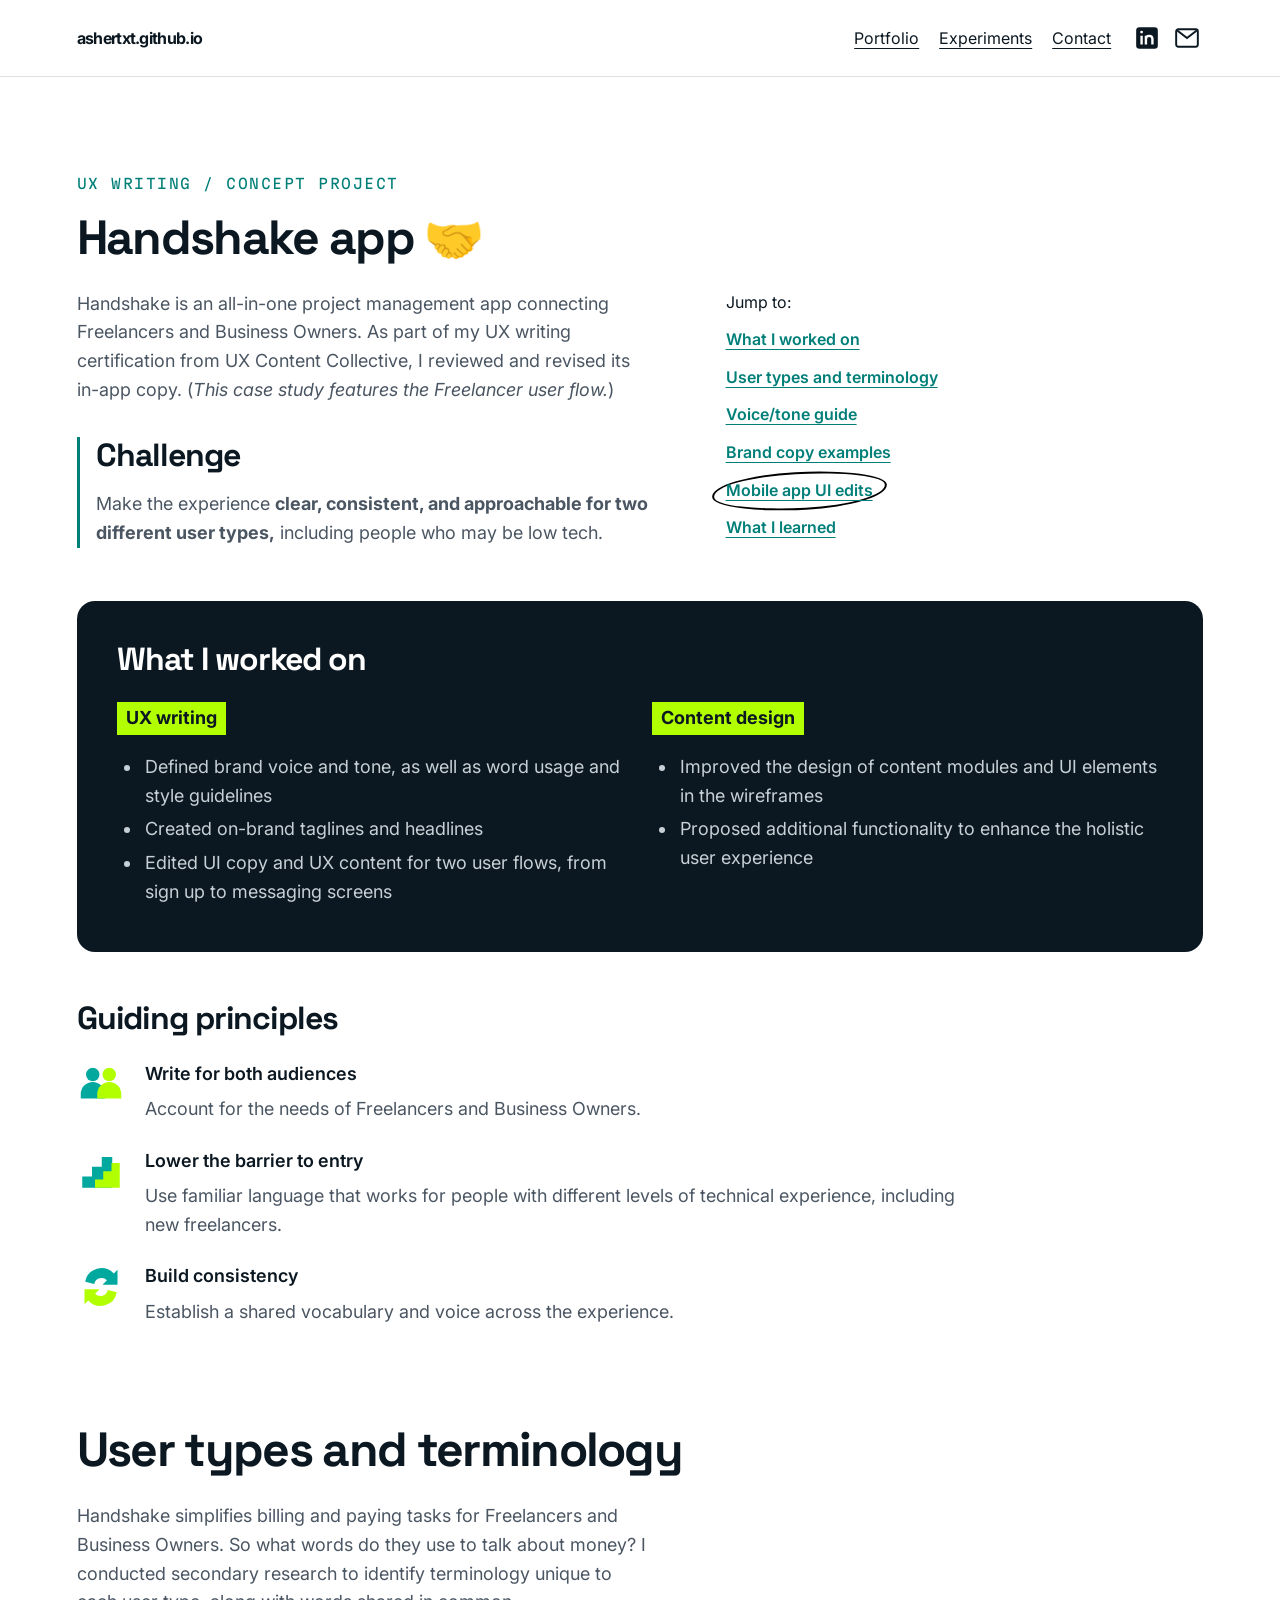
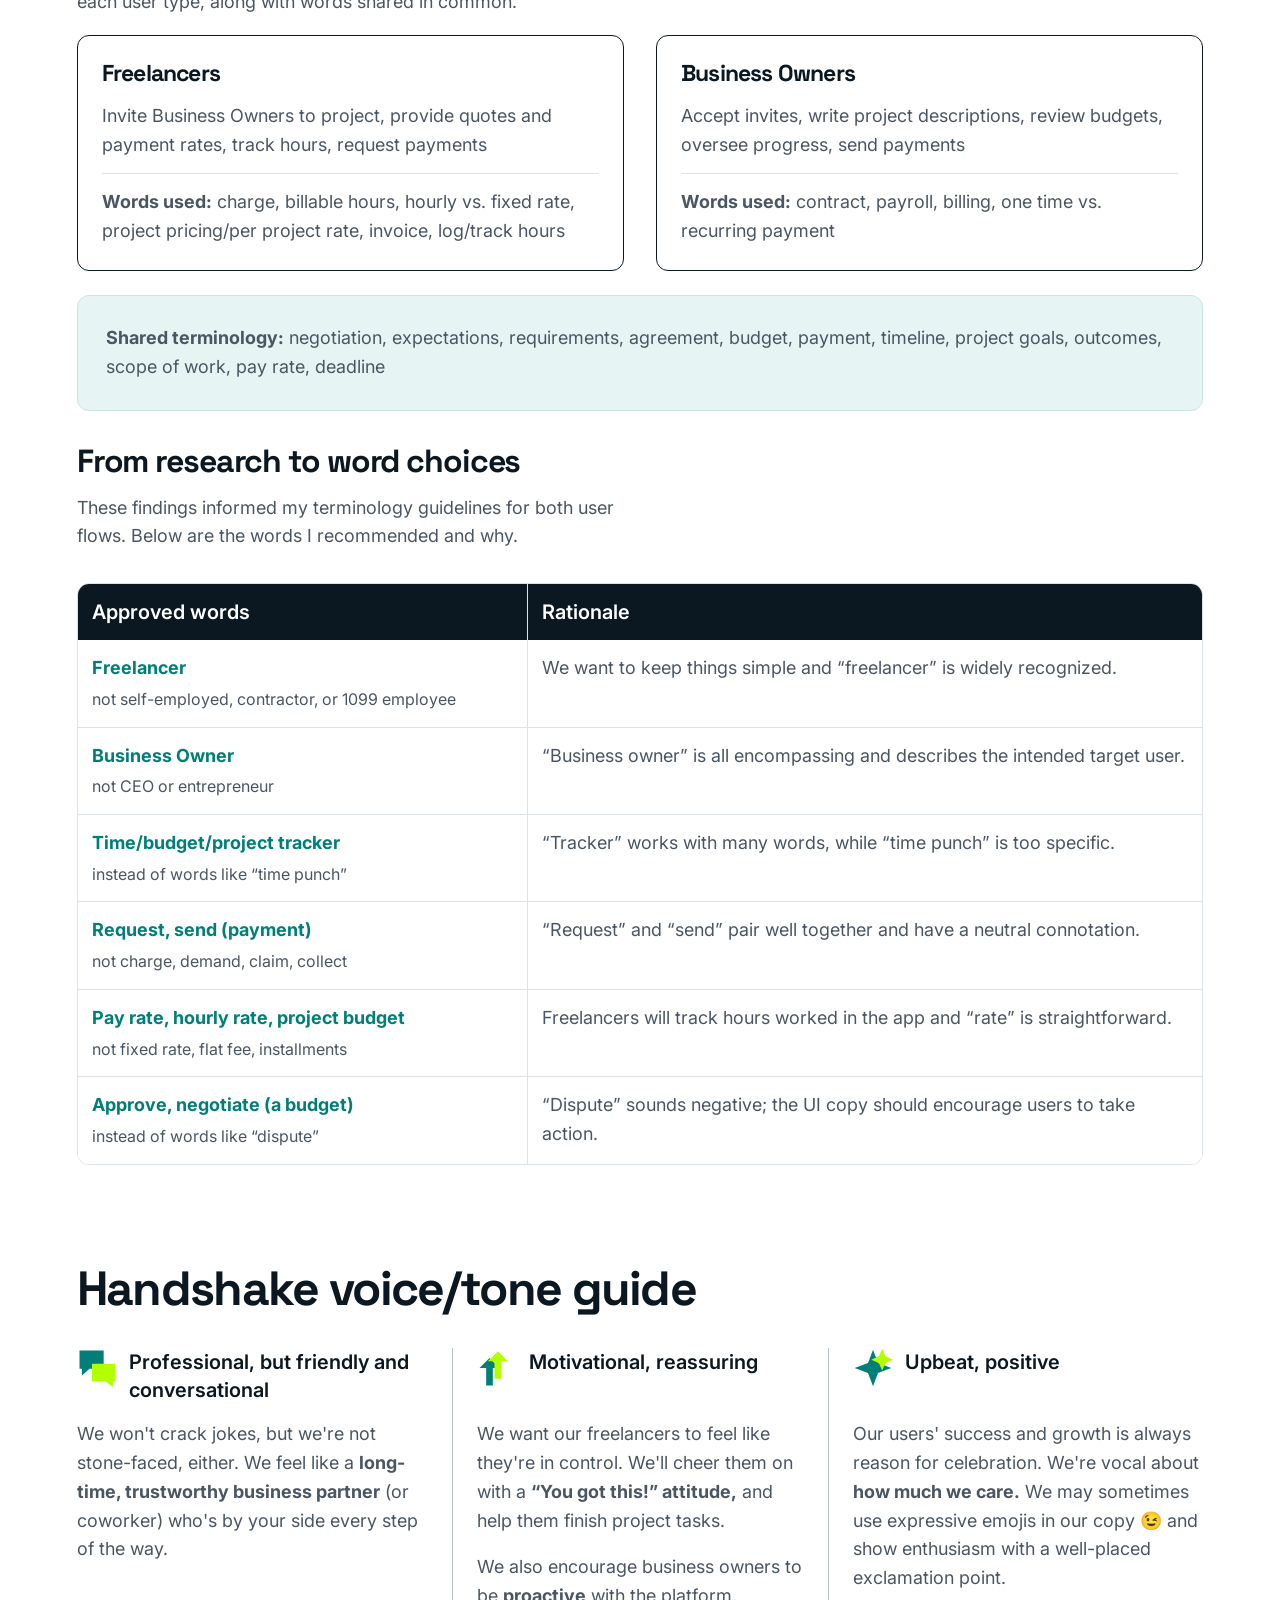
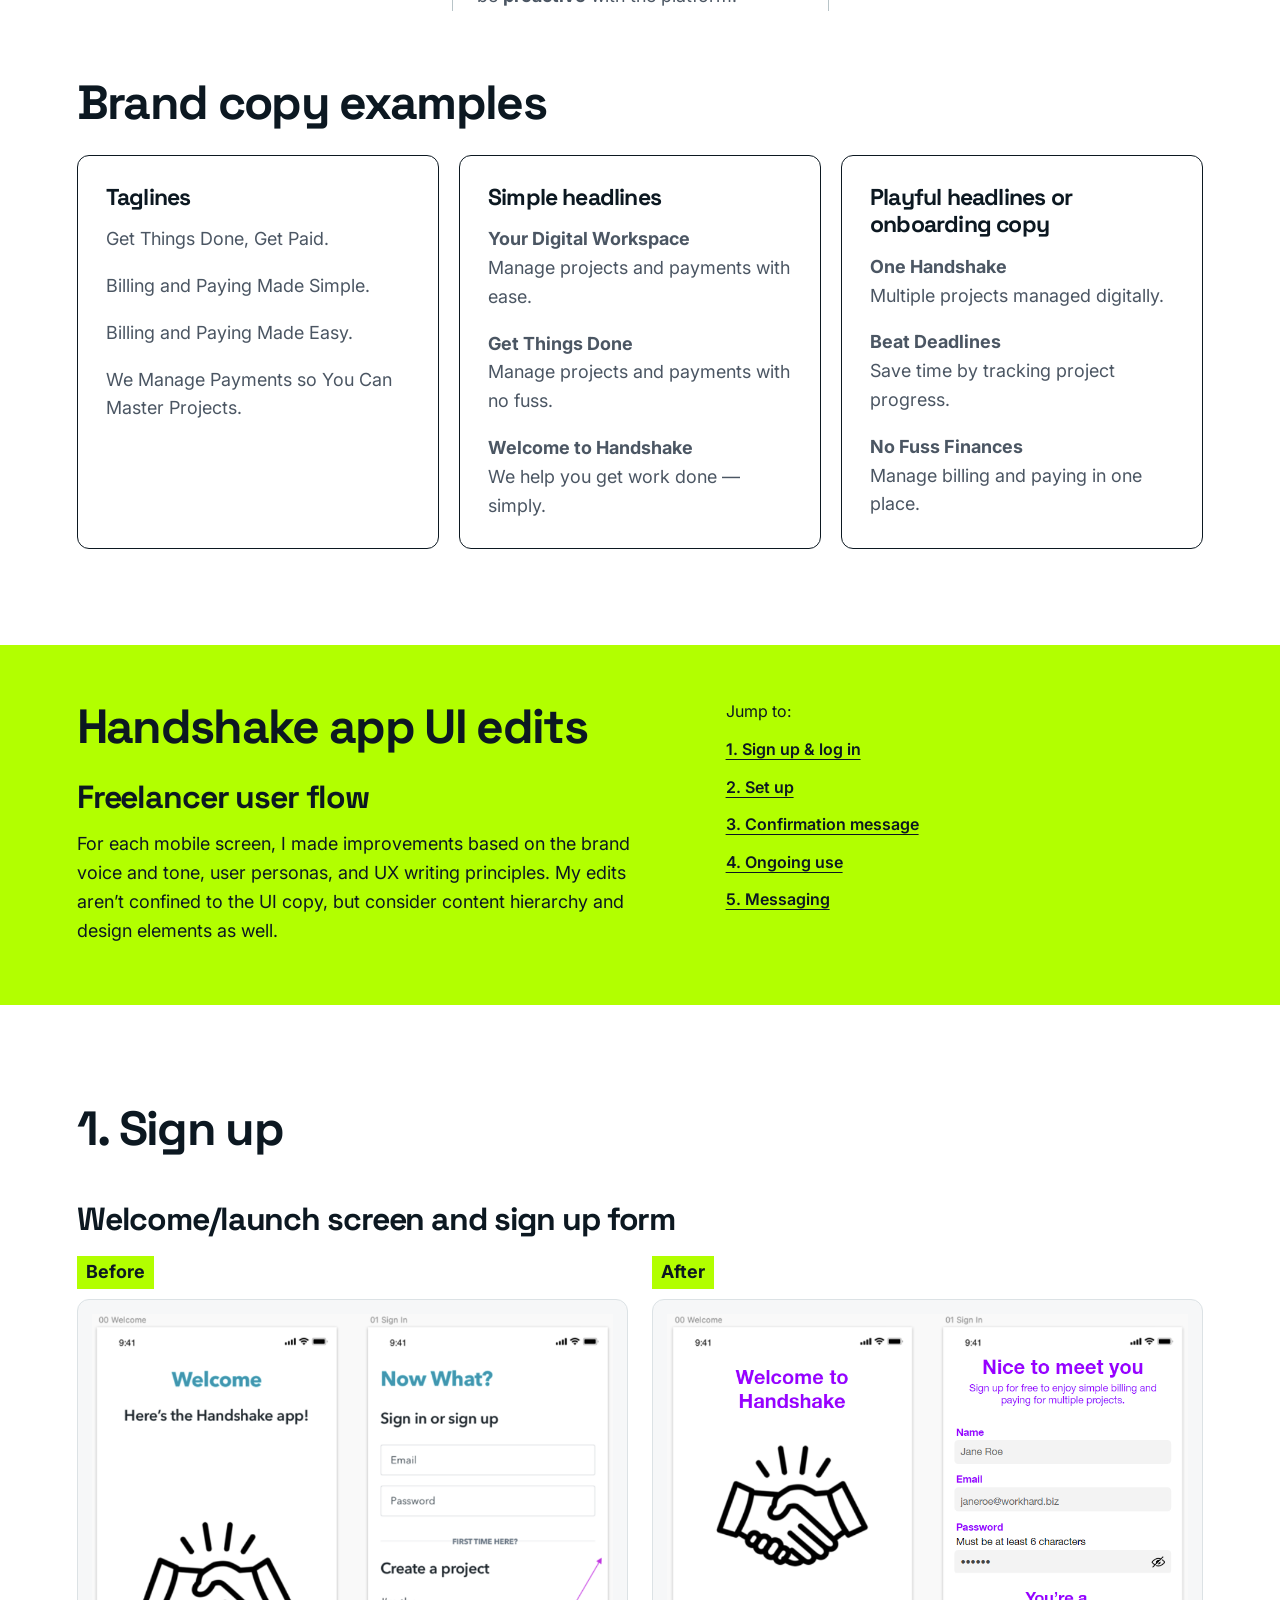
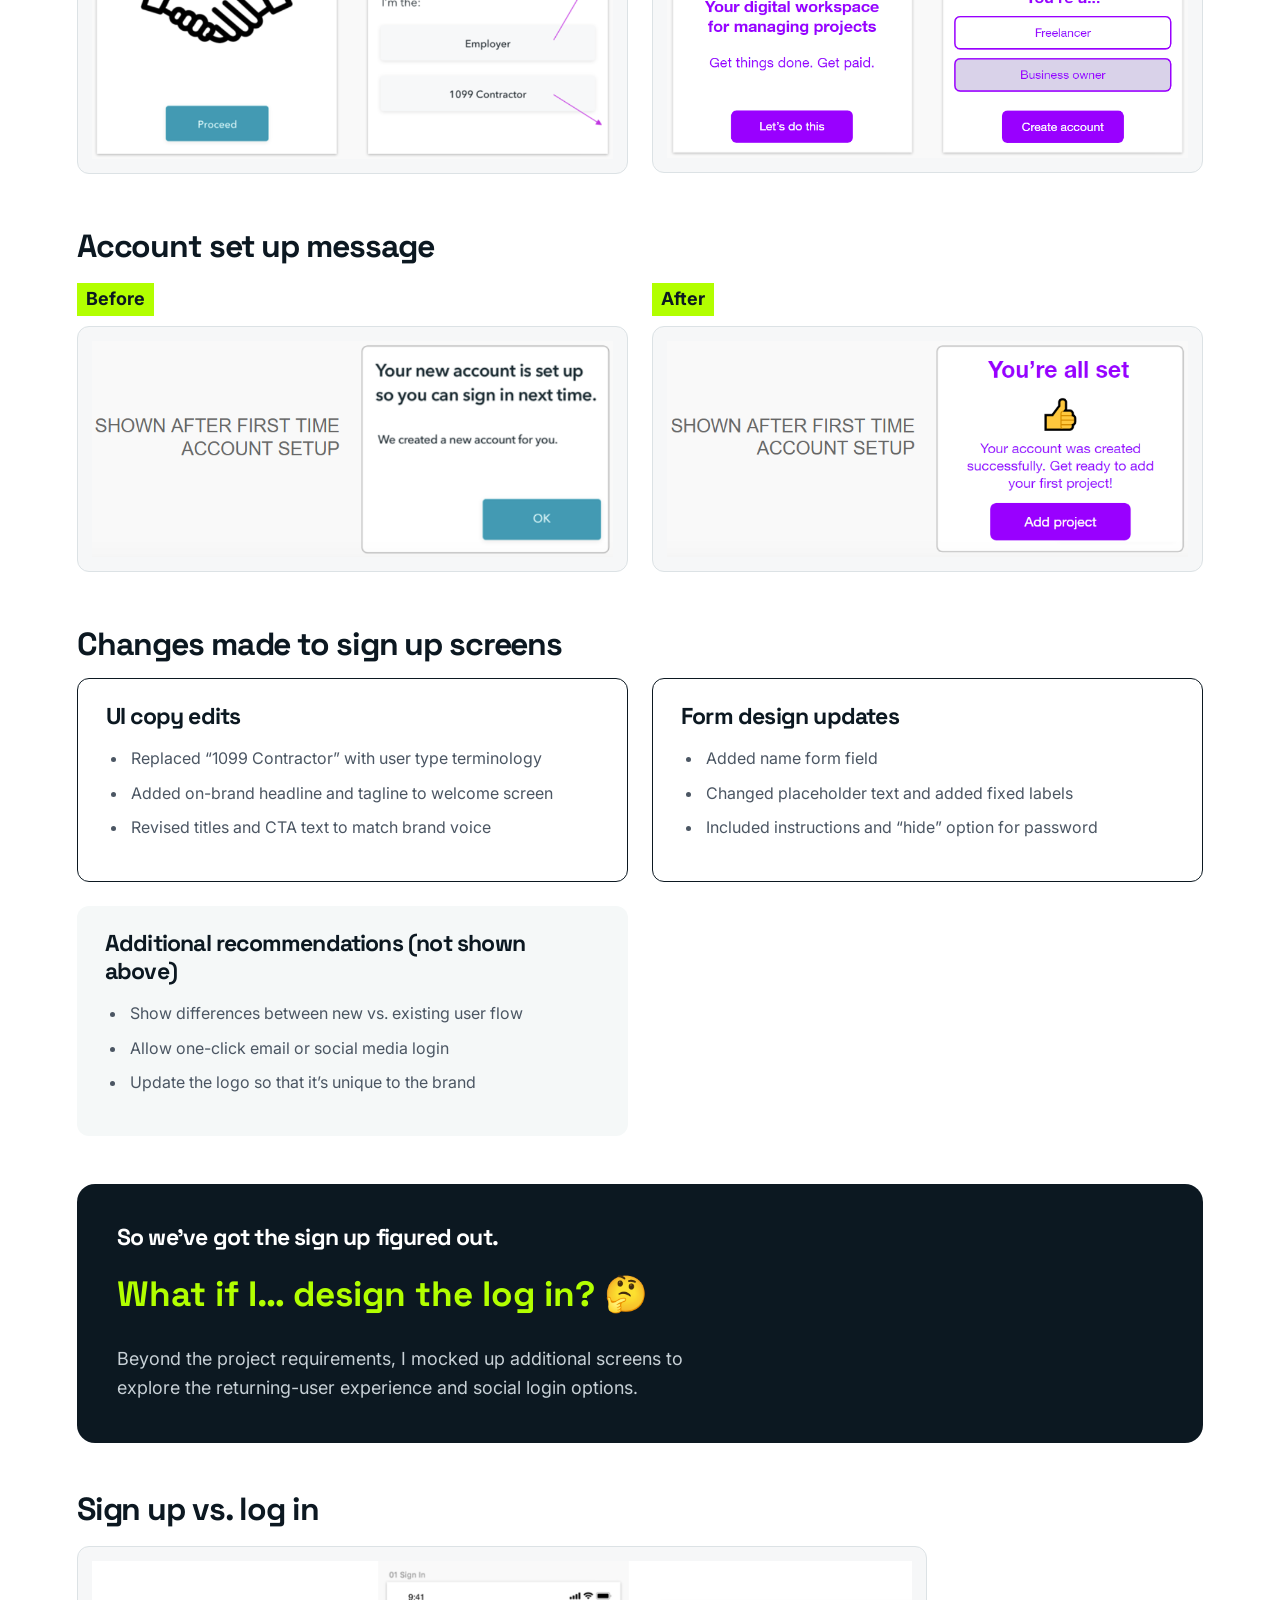
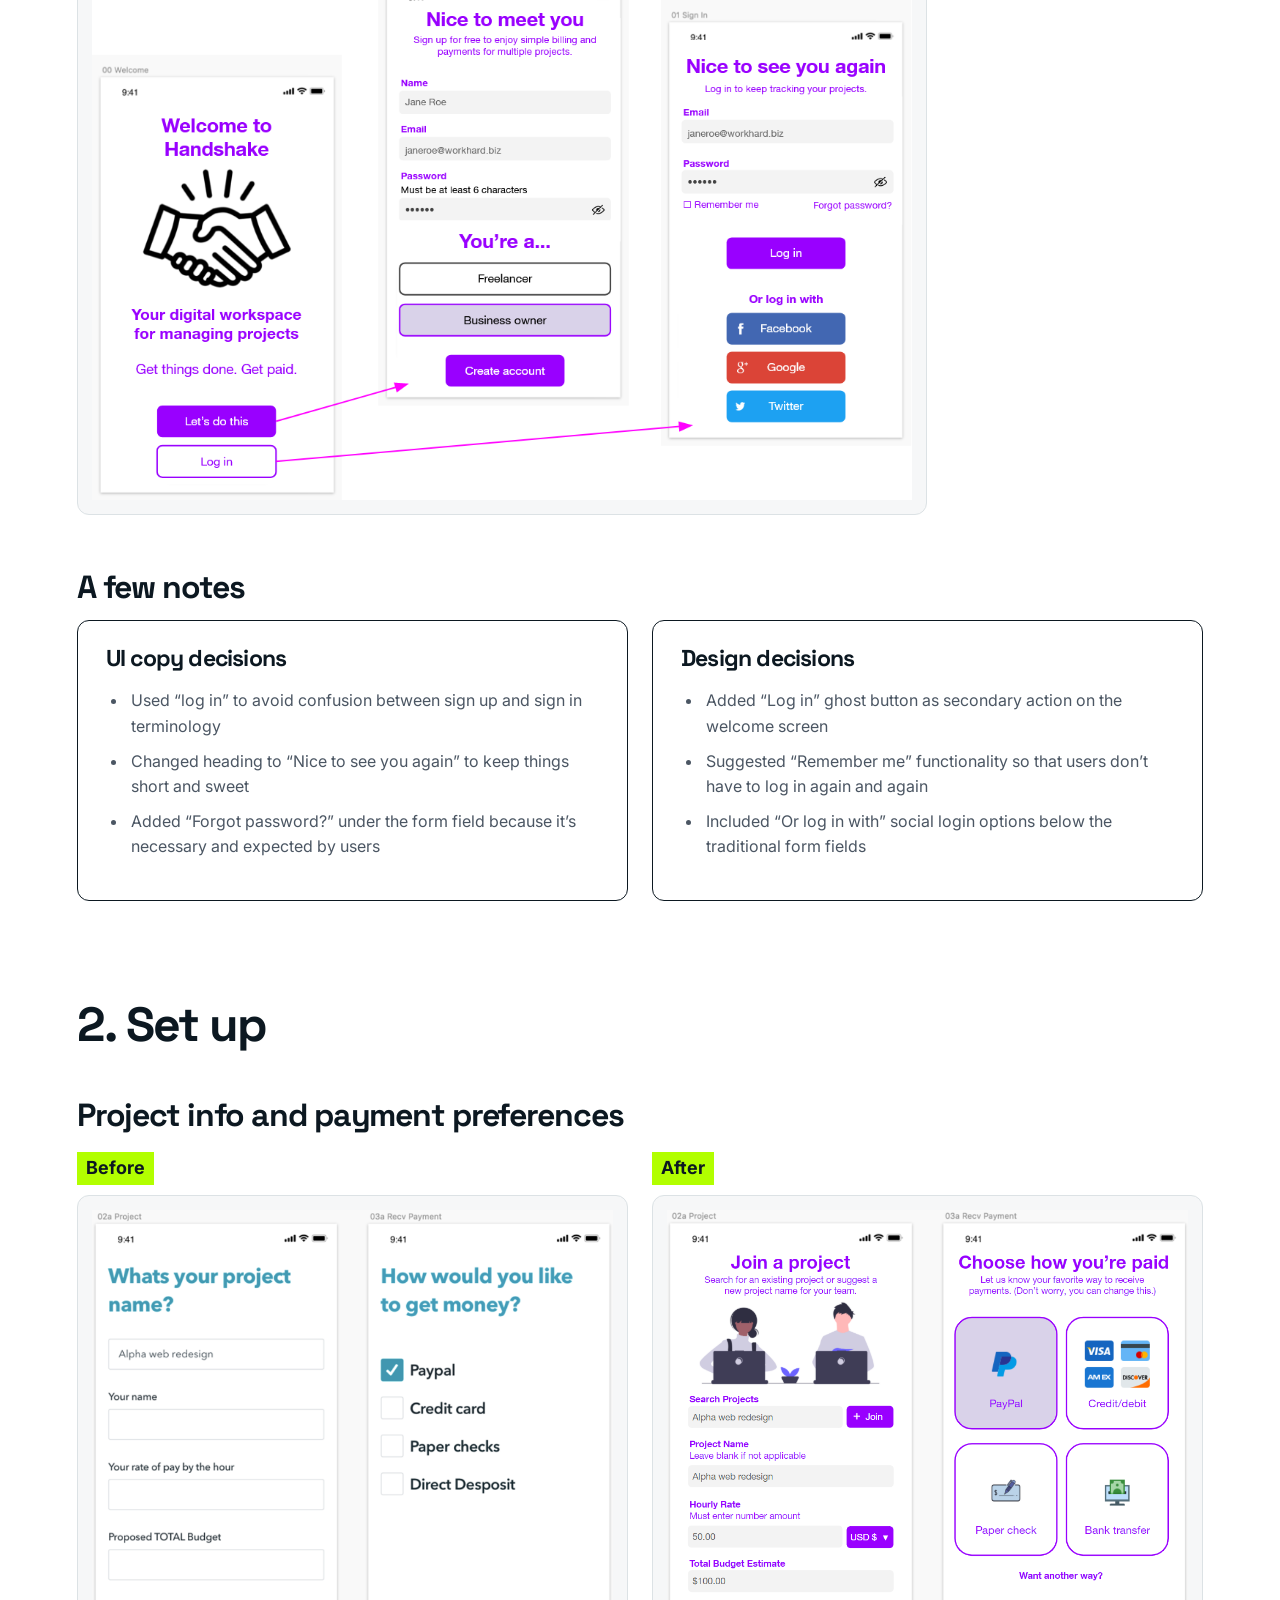
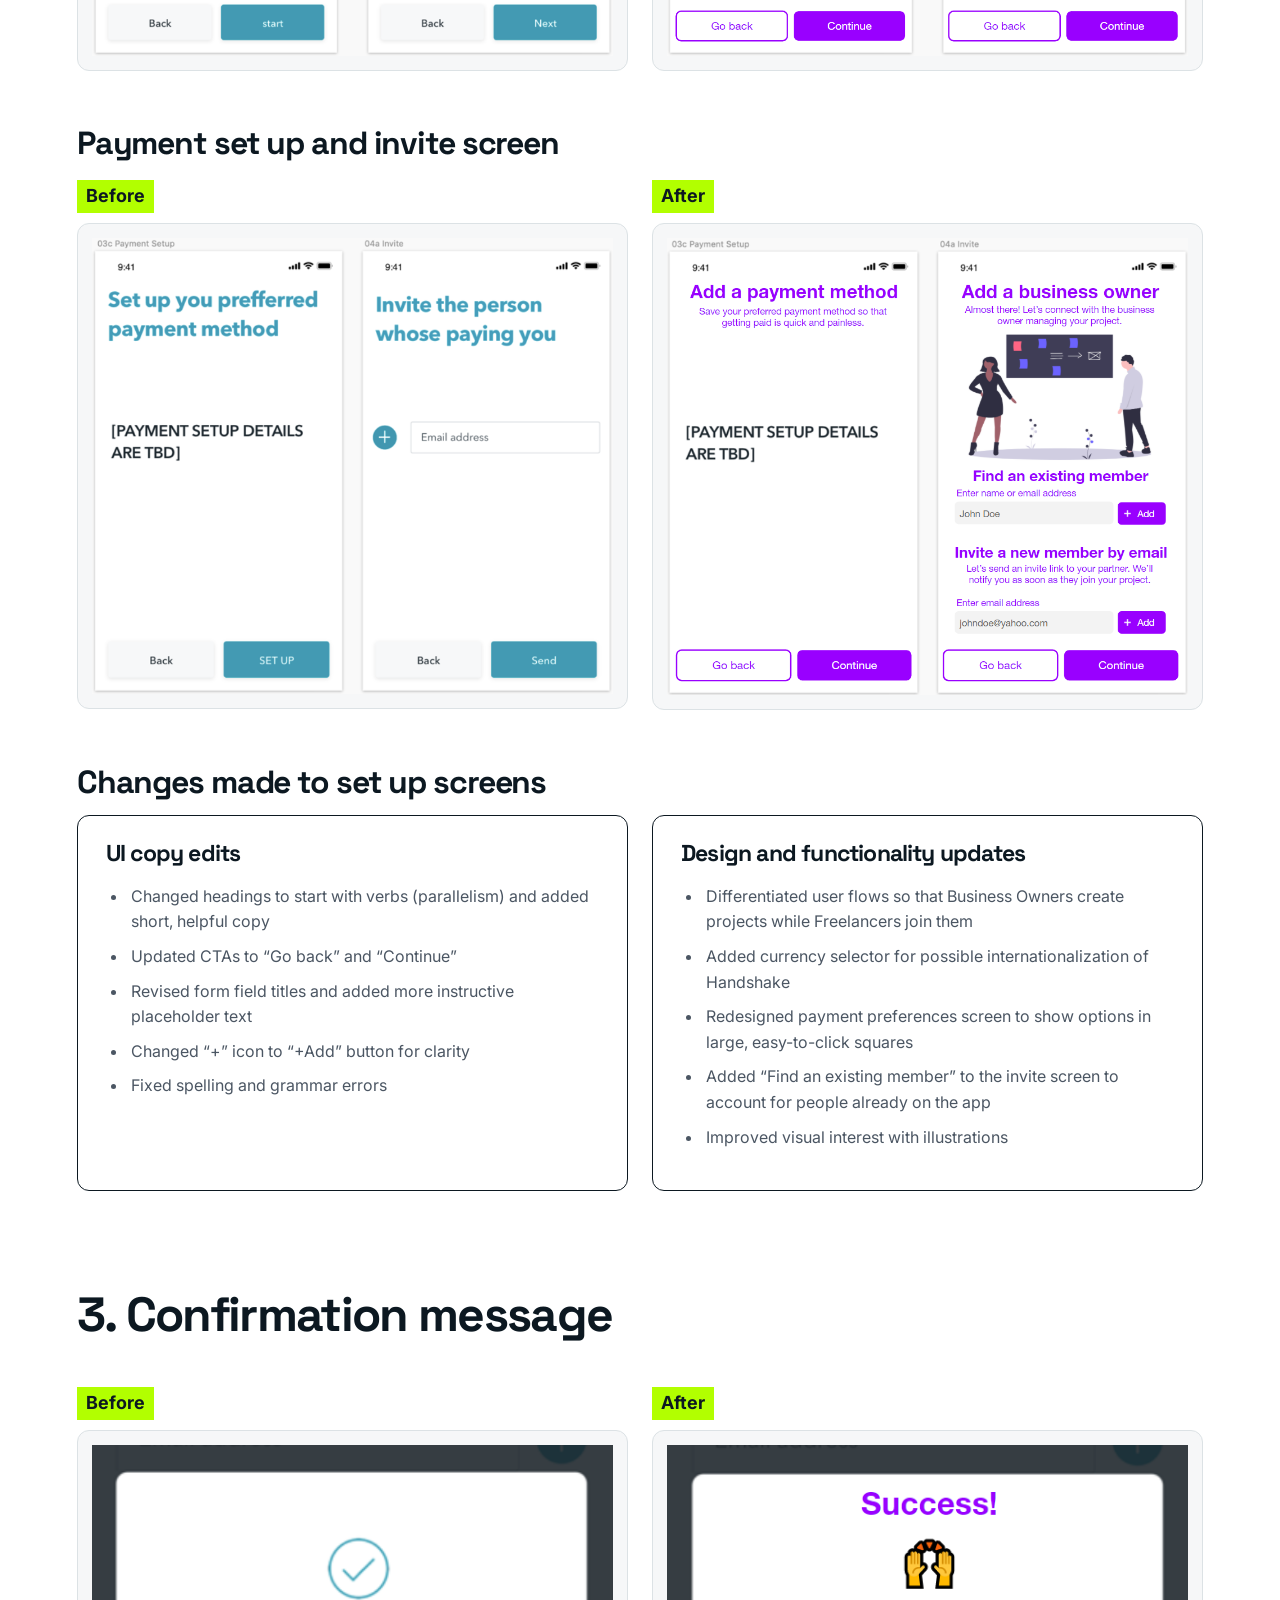
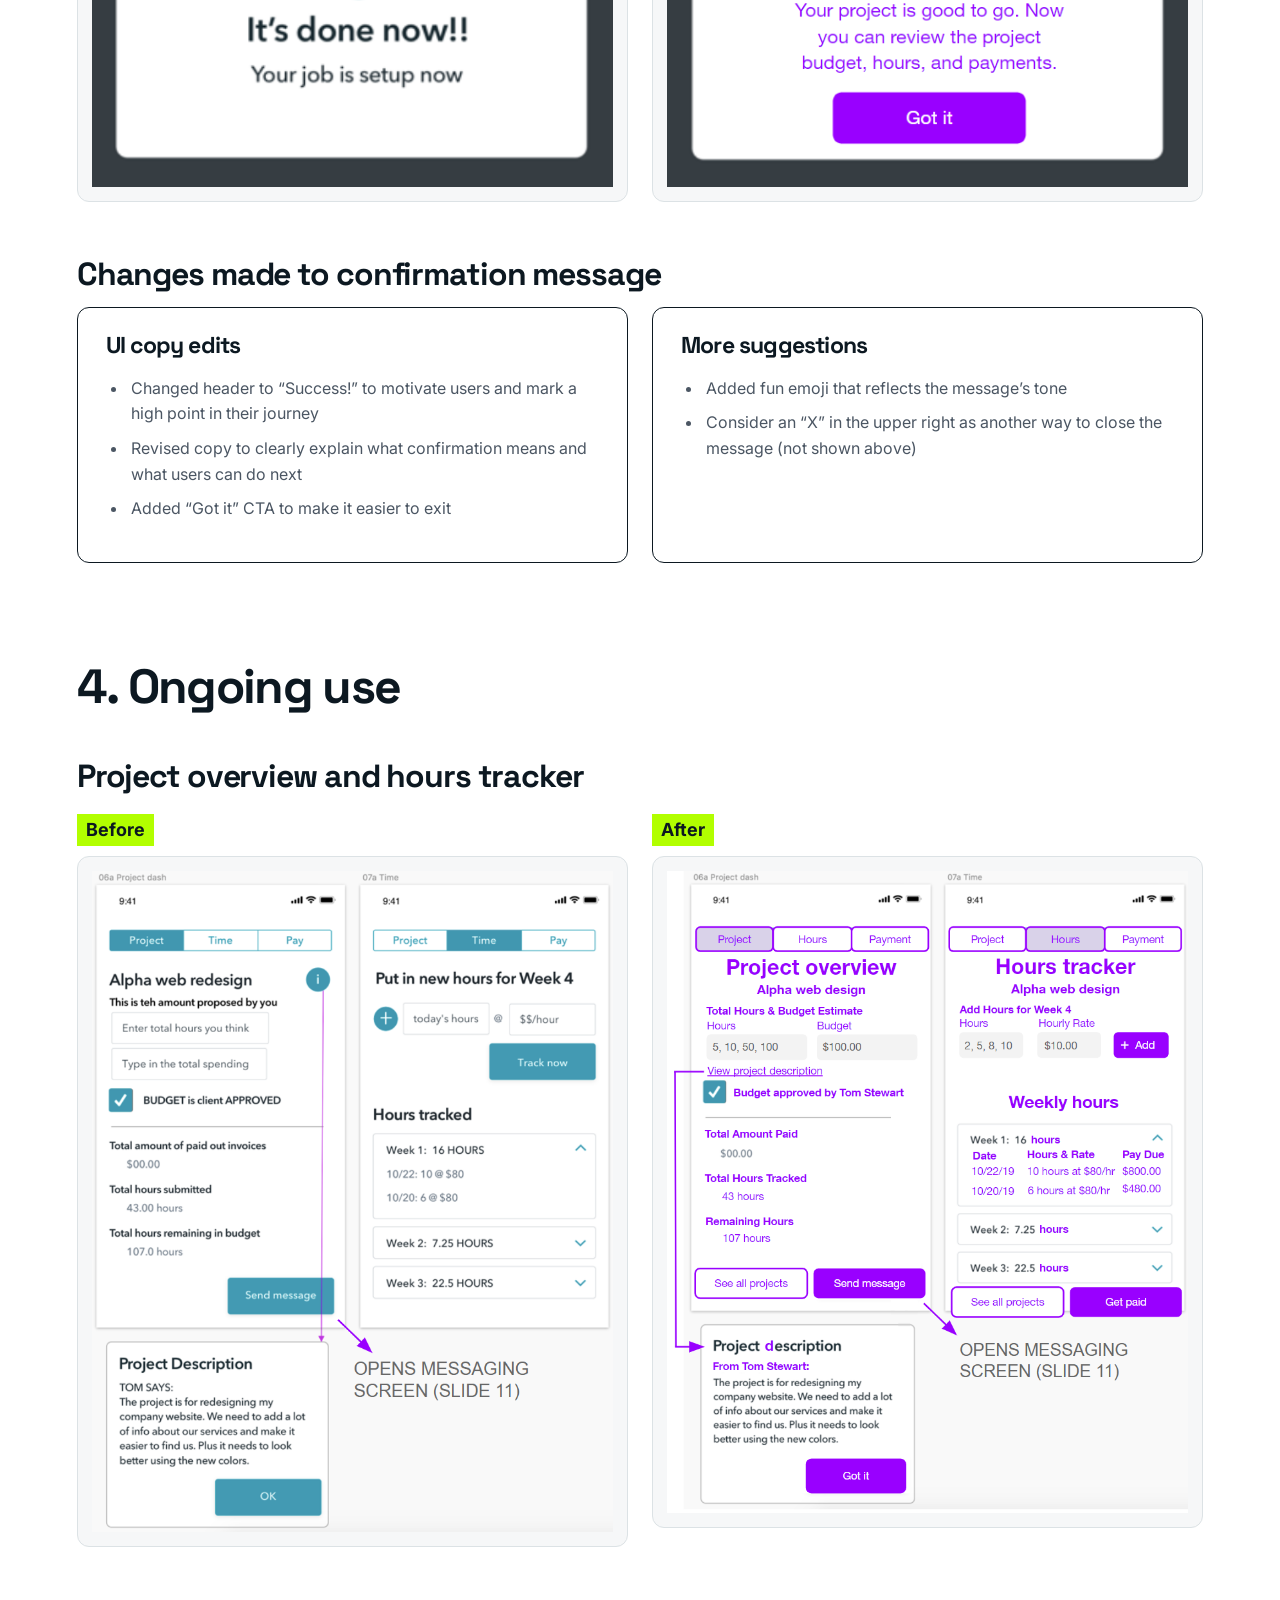
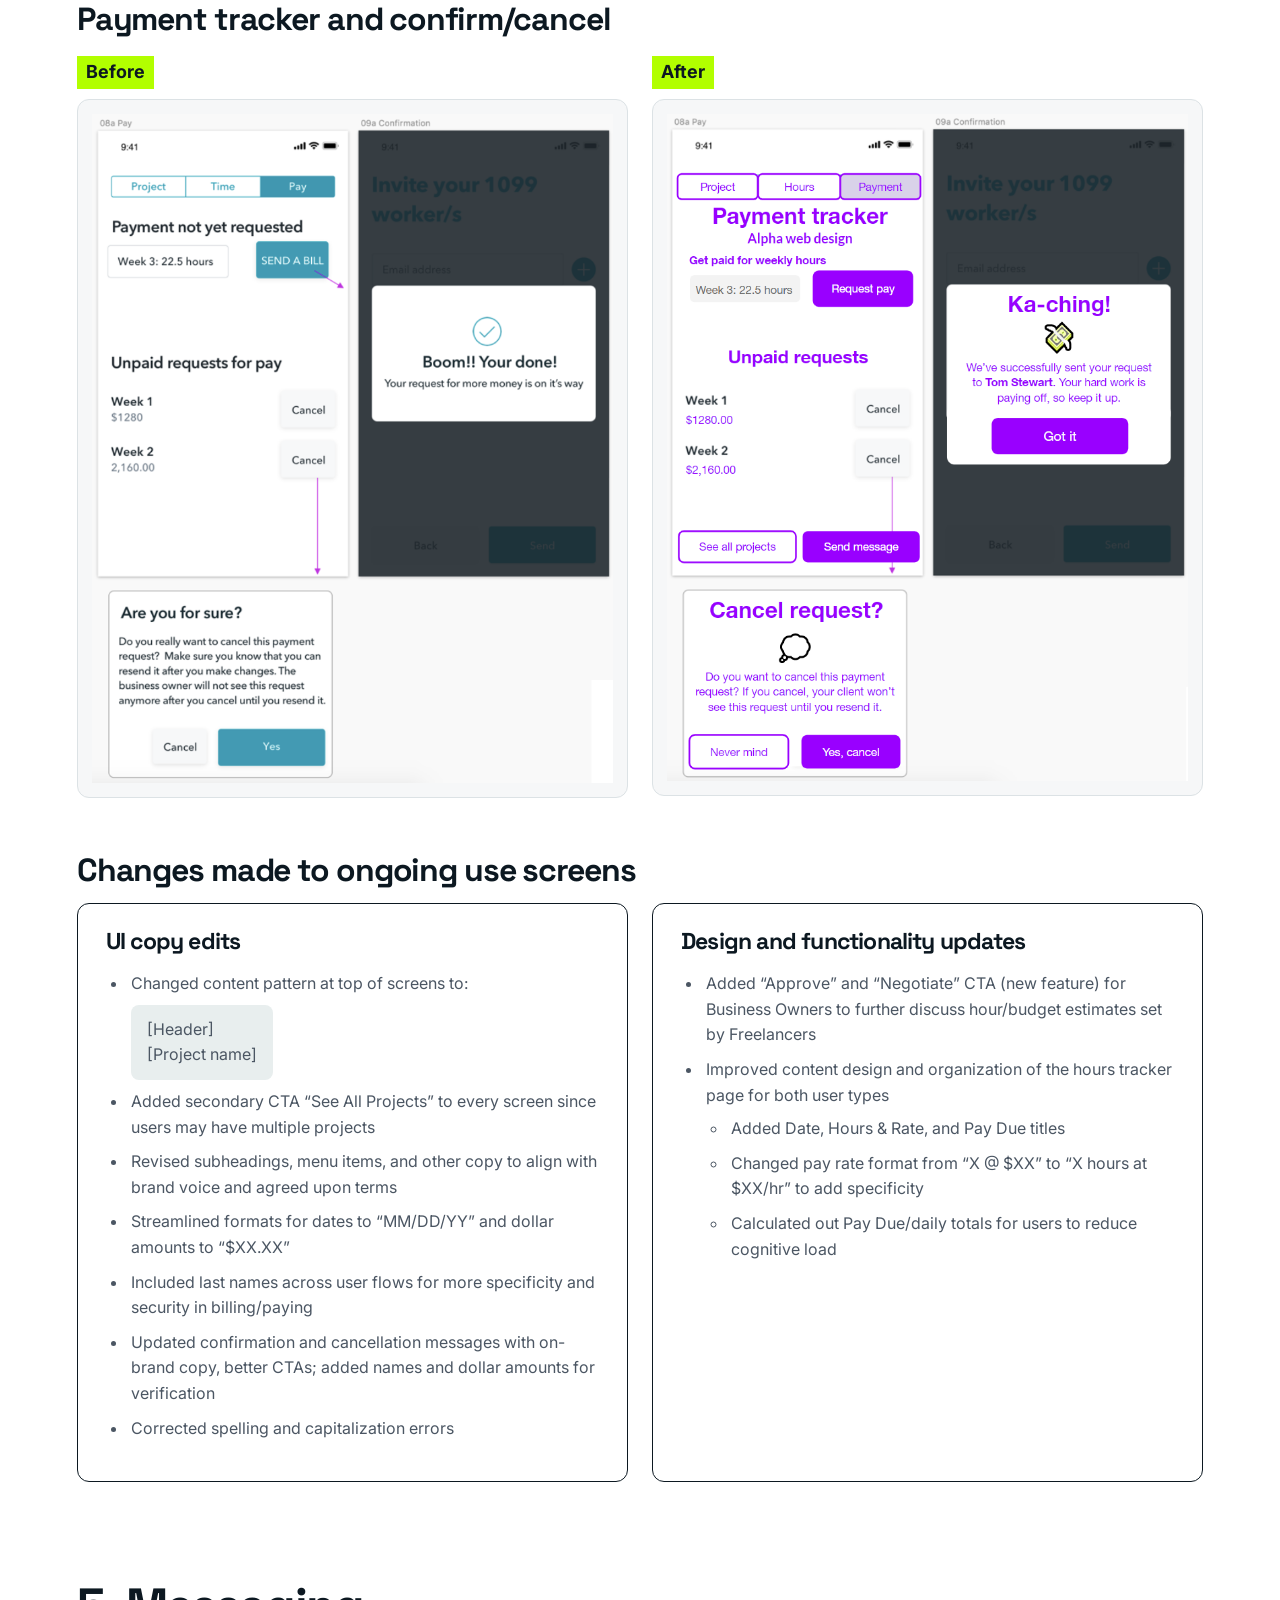
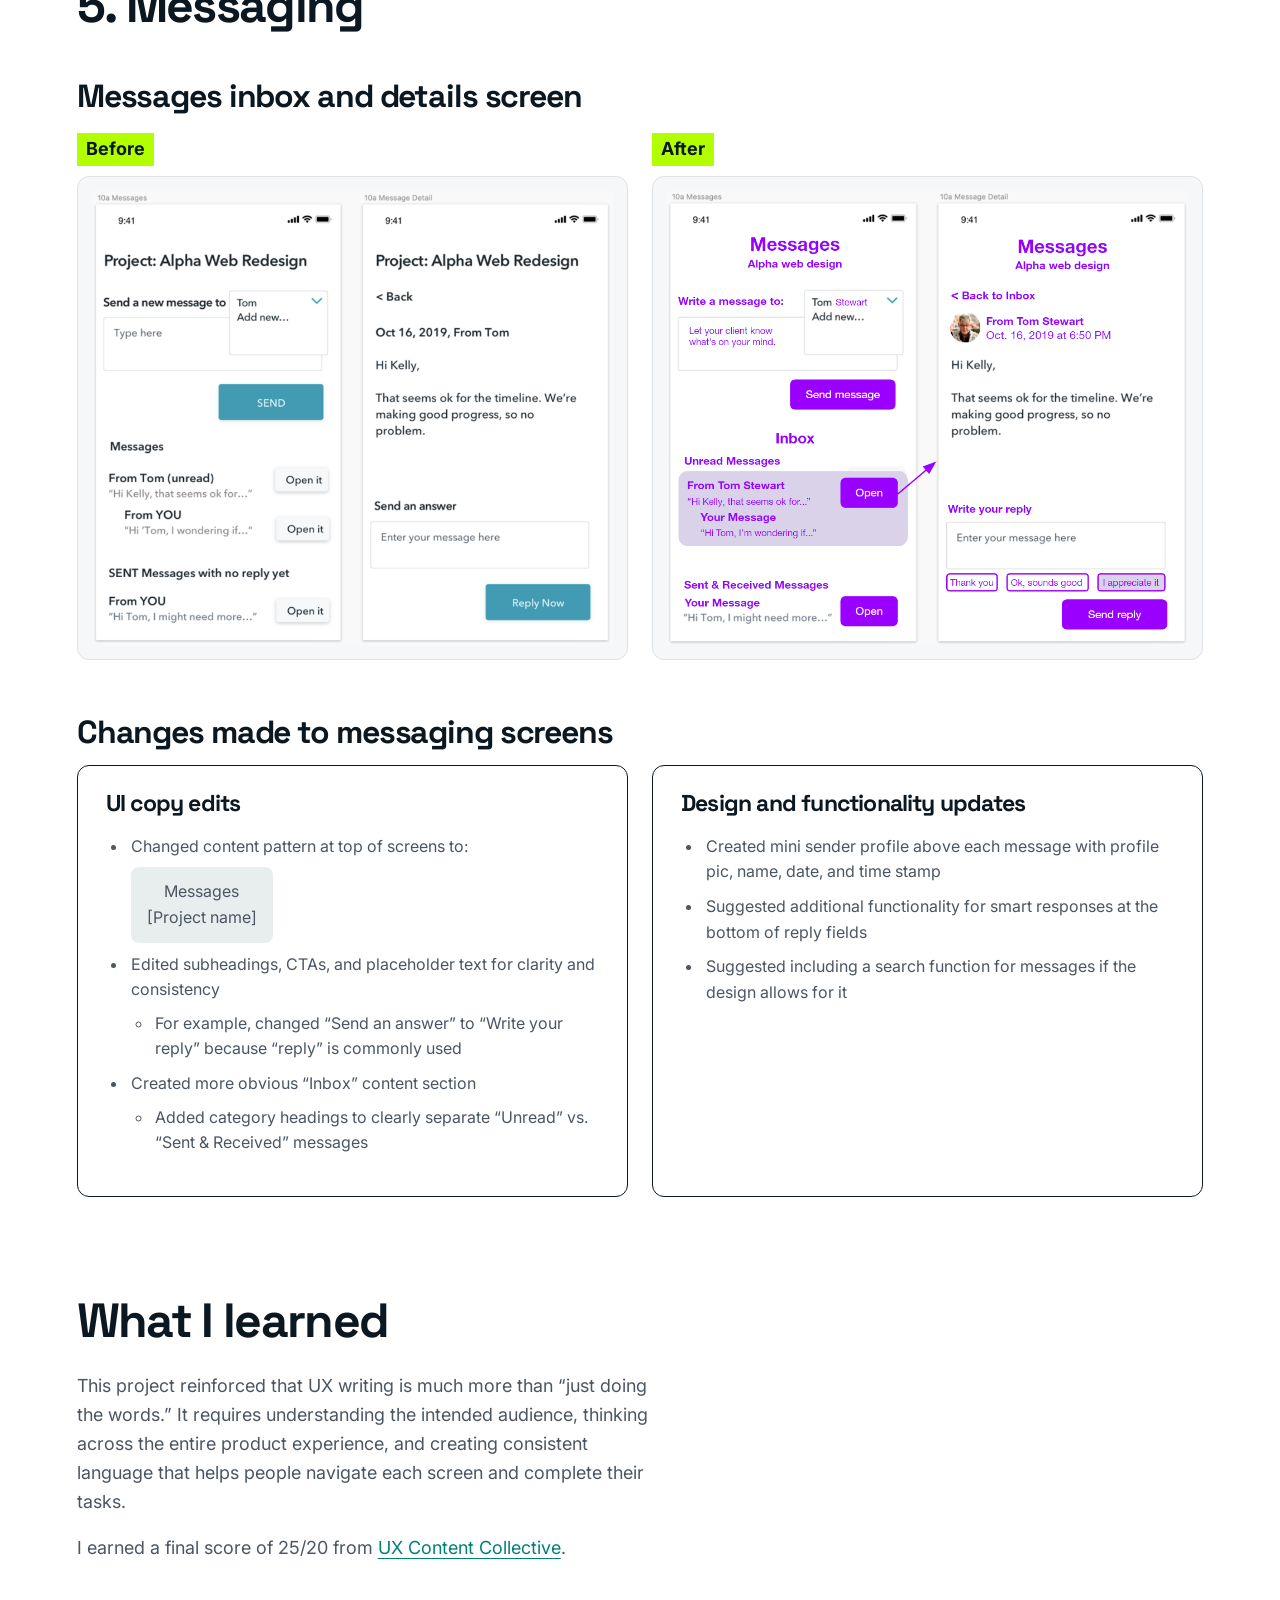
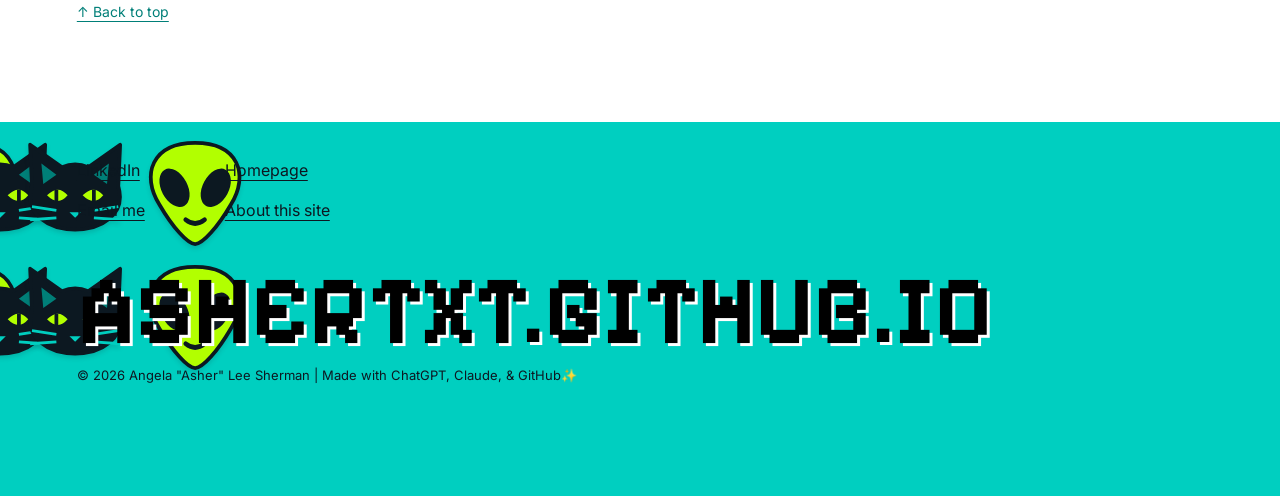
==== handshake/index.html @ 52fc68b7 "Add files via upload" ====
<!DOCTYPE html>

<html lang="en"><head><meta charset="utf-8"/><meta content="width=device-width, initial-scale=1" name="viewport"/><meta content="Handshake app UX writing certificate case study: content strategy, voice and tone, and before-and-after mobile app screens." name="description"/><title>Handshake app — UX writing case study | ashertxt</title><link href="https://fonts.googleapis.com" rel="preconnect"/><link crossorigin="" href="https://fonts.gstatic.com" rel="preconnect"/><link href="https://fonts.googleapis.com/css2?family=Pixelify+Sans:wght@600;700&amp;family=Inter:wght@400;500;600;700&amp;family=Martian+Mono:wght@400&amp;family=Space+Grotesk:wght@400;500;600;700&amp;display=swap" rel="stylesheet"/><link href="assets/case-study.css" rel="stylesheet"/><link href="assets/shared-shell.css" rel="stylesheet"/></head><body><div id="asher-home"><a class="skip-link" href="#main-content">Skip to content</a><header><a class="brand" href="https://ashertxt.github.io/">ashertxt.github.io</a><nav aria-label="Main navigation"><a href="https://ashertxt.github.io/#portfolio">Portfolio</a><a href="https://ashertxt.github.io/#experiments">Experiments</a><a href="https://ashertxt.github.io/#contact">Contact</a><span class="nav-icons"><a aria-label="LinkedIn" class="nav-linkedin" href="https://www.linkedin.com/in/asher27" rel="noopener noreferrer" target="_blank"><svg aria-hidden="true" viewBox="0 0 24 24"><rect fill="currentColor" height="20" rx="3" width="20" x="2" y="2"></rect><path d="M7 10V18M11 18V10M11 13C11 9 17 9 17 13V18" fill="none" stroke="white" stroke-width="2.2"></path><circle cx="7" cy="6.5" fill="white" r="1.3"></circle></svg></a><a aria-label="Email Asher" class="nav-linkedin nav-email" href="mailto:asherdoeswork@gmail.com"><svg aria-hidden="true" fill="none" stroke="currentColor" stroke-width="1.8" viewBox="0 0 24 24"><rect fill="white" height="16" rx="2" width="20" x="2" y="4"></rect><path d="M3 5L12 12L21 5"></path></svg></a></span></nav></header><main class="case-study" id="main-content" tabindex="-1"><div id="case-study"><section class="hero"><div class="wrap"><div class="eyebrow">UX writing / Concept project</div><h1>Handshake app<span aria-hidden="true"> 🤝</span></h1><div class="hero-overview-layout"><div class="hero-overview-copy"><p>Handshake is an all-in-one project management app connecting Freelancers and Business Owners. As part of my UX writing certification from UX Content Collective, I reviewed and revised its in-app copy. (<em>This case study features the Freelancer user flow.</em>)</p><div class="problem-accent"><h2 class="hero-problem">Challenge</h2><p>Make the experience <strong>clear, consistent, and approachable for two different user types,</strong> including people who may be low tech.</p></div></div><nav aria-label="Case study sections" class="jump hero-toc"><span class="jump-label">Jump to:</span><ul><li><a href="#tasks">What I worked on</a></li><li><a href="#terminology">User types and terminology</a></li><li><a href="#voice">Voice/tone guide</a></li><li><a href="#brand-copy">Brand copy examples</a></li><li><a class="marker-link" href="#ui-edits">Mobile app UI edits</a></li><li><a href="#lessons-learned">What I learned</a></li></ul></nav></div></div></section><section class="section" id="tasks"><div class="wrap"><div class="approach-tasks tasks-callout dark"><h2 class="">What I worked on</h2><div class="split"><div class="task-column"><h3><span class="comparison-highlight">UX writing</span></h3><ul><li>Defined brand voice and tone, as well as word usage and style guidelines</li><li>Created on-brand taglines and headlines</li><li>Edited UI copy and UX content for two user flows, from sign up to messaging screens</li></ul></div><div class="task-column"><h3><span class="comparison-highlight">Content design</span></h3><ul><li>Improved the design of content modules and UI elements in the wireframes</li><li>Proposed additional functionality to enhance the holistic user experience</li></ul></div></div></div><h2 class="principles-title">Guiding principles</h2><ul class="principle-list"><li class="principle-row"><span class="principle-icon"><svg aria-hidden="true" focusable="false" viewBox="0 0 64 64" xmlns="http://www.w3.org/2000/svg"><circle cx="21" cy="18" fill="#00A89D" r="9"></circle><path d="M5 50v-6a16 16 0 0 1 32 0v6z" fill="#00A89D"></path><circle cx="43" cy="18" fill="#B2FF00" r="9"></circle><path d="M27 50v-6a16 16 0 0 1 32 0v6z" fill="#B2FF00"></path></svg></span><div class="principle-copy"><h3>Write for both audiences</h3><p>Account for the needs of Freelancers and Business Owners.</p></div></li><li class="principle-row"><span class="principle-icon"><svg aria-hidden="true" focusable="false" viewBox="0 0 64 64" xmlns="http://www.w3.org/2000/svg"><path d="M7 53V38h13V25h13V12h14v41z" fill="#00A89D"></path><path d="M24 53V42h11V31h11V20h11v33z" fill="#B2FF00"></path></svg></span><div class="principle-copy"><h3>Lower the barrier to entry</h3><p>Use familiar language that works for people with different levels of technical experience, including new freelancers.</p></div></li><li class="principle-row"><span class="principle-icon"><svg aria-hidden="true" focusable="false" viewBox="0 0 64 64" xmlns="http://www.w3.org/2000/svg"><path d="M11 25A22 22 0 0 1 49 14l5-5v20H34l6-6a10 10 0 0 0-17 5z" fill="#00A89D"></path><path d="M53 39A22 22 0 0 1 15 50l-5 5V35h20l-6 6a10 10 0 0 0 17-5z" fill="#B2FF00"></path></svg></span><div class="principle-copy"><h3>Build consistency</h3><p>Establish a shared vocabulary and voice across the experience.</p></div></li></ul></div></section><section class="section" id="terminology"><div class="wrap"><h2 class="jump-heading">User types and terminology</h2><p>Handshake simplifies billing and paying tasks for Freelancers and Business Owners. So what words do they use to talk about money? I conducted secondary research to identify terminology unique to each user type, along with words shared in common.</p><div class="split"><div class="tile user-type-card"><h3>Freelancers</h3><p>Invite Business Owners to project, provide quotes and payment rates, track hours, request payments</p><p class="user-type-words"><strong>Words used:</strong> charge, billable hours, hourly vs. fixed rate, project pricing/per project rate, invoice, log/track hours</p></div><div class="tile user-type-card"><h3>Business Owners</h3><p>Accept invites, write project descriptions, review budgets, oversee progress, send payments</p><p class="user-type-words"><strong>Words used:</strong> contract, payroll, billing, one time vs. recurring payment</p></div></div><div class="tile shared-terminology"><p><strong>Shared terminology:</strong> negotiation, expectations, requirements, agreement, budget, payment, timeline, project goals, outcomes, scope of work, pay rate, deadline</p></div><div class="word-choice-intro"><h3>From research to word choices</h3><p>These findings informed my terminology guidelines for both user flows. Below are the words I recommended and why.</p></div><div class="term-table-frame"><table aria-label="Recommended terminology and rationale" class="term-table"><thead><tr><th scope="col">Approved words</th><th scope="col">Rationale</th></tr></thead><tbody><tr><td><strong>Freelancer</strong><small>not self-employed, contractor, or 1099 employee</small></td><td>We want to keep things simple and “freelancer” is widely recognized.</td></tr><tr><td><strong>Business Owner</strong><small>not CEO or entrepreneur</small></td><td>“Business owner” is all encompassing and describes the intended target user.</td></tr><tr><td><strong>Time/budget/project tracker</strong><small>instead of words like “time punch”</small></td><td>“Tracker” works with many words, while “time punch” is too specific.</td></tr><tr><td><strong>Request, send (payment)</strong><small>not charge, demand, claim, collect</small></td><td>“Request” and “send” pair well together and have a neutral connotation.</td></tr><tr><td><strong>Pay rate, hourly rate, project budget</strong><small>not fixed rate, flat fee, installments</small></td><td>Freelancers will track hours worked in the app and “rate” is straightforward.</td></tr><tr><td><strong>Approve, negotiate (a budget)</strong><small>instead of words like “dispute”</small></td><td>“Dispute” sounds negative; the UI copy should encourage users to take action.</td></tr></tbody></table></div></div></section><section class="section no-divider-after voice-group-start" id="voice"><div class="wrap"><h2 class="jump-heading">Handshake voice/tone guide</h2><div class="voice-traits"><div class="voice-trait"><div class="voice-trait-heading"><svg aria-hidden="true" class="voice-trait-icon" focusable="false" viewBox="0 0 48 48"><path d="M3 3H32V25H15L6 33V25H3Z" fill="#007f78"></path><path d="M18 19H46V40H43V47L34 40H18Z" fill="#b2ff00"></path></svg><h3>Professional, but friendly and conversational</h3></div><p>We won't crack jokes, but we're not stone-faced, either. We feel like a <strong>long-time, trustworthy business partner</strong> (or coworker) who's by your side every step of the way.</p></div><div class="voice-trait"><div class="voice-trait-heading"><svg aria-hidden="true" class="voice-trait-icon" focusable="false" viewBox="0 0 48 48"><path d="M3 24L15 12L27 24H19V45H11V24Z" fill="#007f78"></path><path d="M19 13L31 1L43 13H35V34H27V13Z" fill="#b2ff00" transform="translate(-6 3)"></path></svg><h3>Motivational, reassuring</h3></div><p>We want our freelancers to feel like they're in control. We'll cheer them on with a <strong>“You got this!” attitude,</strong> and help them finish project tasks.</p><p>We also encourage business owners to be <strong>proactive</strong> with the platform.</p></div><div class="voice-trait"><div class="voice-trait-heading"><svg aria-hidden="true" class="voice-trait-icon" focusable="false" viewBox="0 0 48 48"><path d="M24 2L30 18L46 24L30 30L24 46L18 30L2 24L18 18Z" fill="#007f78"></path><path d="M35 1L39 10L48 14L39 18L35 27L31 18L22 14L31 10Z" fill="#b2ff00"></path></svg><h3>Upbeat, positive</h3></div><p>Our users' success and growth is always reason for celebration. We're vocal about <strong>how much we care.</strong> We may sometimes use expressive emojis in our copy 😉 and show enthusiasm with a well-placed exclamation point.</p></div></div></div></section><section class="section voice-group-continuation" id="brand-copy"><div class="wrap"><h2 class="jump-heading">Brand copy examples</h2><div class="examples"><div class="tile"><h3>Taglines</h3><p>Get Things Done, Get Paid.</p><p>Billing and Paying Made Simple.</p><p>Billing and Paying Made Easy.</p><p>We Manage Payments so You Can Master Projects.</p></div><div class="tile"><h3>Simple headlines</h3><p><strong>Your Digital Workspace</strong>Manage projects and payments with ease.</p><p><strong>Get Things Done</strong>Manage projects and payments with no fuss.</p><p><strong>Welcome to Handshake</strong>We help you get work done — simply.</p></div><div class="tile"><h3>Playful headlines or onboarding copy</h3><p><strong>One Handshake</strong>Multiple projects managed digitally.</p><p><strong>Beat Deadlines</strong>Save time by tracking project progress.</p><p><strong>No Fuss Finances</strong>Manage billing and paying in one place.</p></div></div></div></section><section class="flow-head" id="ui-edits"><div class="wrap"><div class="flow-overview-layout"><div><h2 class="jump-heading">Handshake app UI edits</h2><h3>Freelancer user flow</h3><p>For each mobile screen, I made improvements based on the brand voice and tone, user personas, and UX writing principles. My edits aren’t confined to the UI copy, but consider content hierarchy and design elements as well.</p></div><nav aria-label="Mobile UI edits" class="jump flow-toc"><span class="jump-label">Jump to:</span><ul><li><a href="#signup">1. Sign up &amp; log in</a></li><li><a href="#setup">2. Set up</a></li><li><a href="#confirmation">3. Confirmation message</a></li><li><a href="#ongoing">4. Ongoing use</a></li><li><a href="#messaging">5. Messaging</a></li></ul></nav></div></div></section><section class="flow-section" id="signup"><div class="wrap"><h2 class="jump-heading">1. Sign up</h2><div class="comparison"><h3>Welcome/launch screen and sign up form</h3><div class="compare-grid"><figure><figcaption><span class="comparison-highlight">Before</span></figcaption><div class="shot"><img alt="Welcome/launch screen and sign up form before" height="739" loading="lazy" src="assets/01A-Handshake_SignUp_Before.png" width="865"/></div></figure><figure><figcaption><span class="comparison-highlight">After</span></figcaption><div class="shot"><img alt="Welcome/launch screen and sign up form after" height="740" loading="lazy" src="assets/01B-Handshake_SignUp_After.png" width="868"/></div></figure></div></div><div class="comparison"><h3>Account set up message</h3><div class="compare-grid"><figure><figcaption><span class="comparison-highlight">Before</span></figcaption><div class="shot"><img alt="Account set up message before" height="310" loading="lazy" src="assets/01C-Handshake_AccountSetUp_Before.png" width="750"/></div></figure><figure><figcaption><span class="comparison-highlight">After</span></figcaption><div class="shot"><img alt="Account set up message after" height="312" loading="lazy" src="assets/01D-Handshake_AccountSetUp_After.png" width="752"/></div></figure></div></div><h3>Changes made to sign up screens</h3><div class="notes-grid"><div class="note"><h4>UI copy edits</h4><ul><li>Replaced “1099 Contractor” with user type terminology</li><li>Added on-brand headline and tagline to welcome screen</li><li>Revised titles and CTA text to match brand voice</li></ul></div><div class="note"><h4>Form design updates</h4><ul><li>Added name form field</li><li>Changed placeholder text and added fixed labels</li><li>Included instructions and “hide” option for password</li></ul></div><div class="note note-additional"><h4>Additional recommendations (not shown above)</h4><ul><li>Show differences between new vs. existing user flow</li><li>Allow one-click email or social media login</li><li>Update the logo so that it’s unique to the brand</li></ul></div></div><div class="callout login-exploration"><p class="exploration-intro">So we’ve got the sign up figured out.</p><p class="quote"><strong>What if I… design the log in? 🤔</strong></p><p>Beyond the project requirements, I mocked up additional screens to explore the returning-user experience and social login options.</p></div><div class="comparison"><h3>Sign up vs. log in</h3><figure style="margin:0;max-width:850px"><div class="shot"><img alt="Sign up versus log in exploration" height="736" loading="lazy" src="assets/01E-Handshake_SignUpLogIn.png" width="1120"/></div></figure></div><h3>A few notes</h3><div class="notes-grid"><div class="note"><h4>UI copy decisions</h4><ul><li>Used “log in” to avoid confusion between sign up and sign in terminology</li><li>Changed heading to “Nice to see you again” to keep things short and sweet</li><li>Added “Forgot password?” under the form field because it’s necessary and expected by users</li></ul></div><div class="note"><h4>Design decisions</h4><ul><li>Added “Log in” ghost button as secondary action on the welcome screen</li><li>Suggested “Remember me” functionality so that users don’t have to log in again and again</li><li>Included “Or log in with” social login options below the traditional form fields</li></ul></div></div></div></section><section class="flow-section" id="setup"><div class="wrap"><h2 class="jump-heading">2. Set up</h2><div class="comparison"><h3>Project info and payment preferences</h3><div class="compare-grid"><figure><figcaption><span class="comparison-highlight">Before</span></figcaption><div class="shot"><img alt="Project info and payment preferences before" height="815" loading="lazy" src="assets/02A-Handshake_ProjectInfoandPaymentPreferences_Freelancer_Before.png" width="952"/></div></figure><figure><figcaption><span class="comparison-highlight">After</span></figcaption><div class="shot"><img alt="Project info and payment preferences after" height="814" loading="lazy" src="assets/02B-Handshake_ProjectInfoandPaymentPreferences_Freelancer_After.png" width="950"/></div></figure></div></div><div class="comparison"><h3>Payment set up and invite screen</h3><div class="compare-grid"><figure><figcaption><span class="comparison-highlight">Before</span></figcaption><div class="shot"><img alt="Payment set up and invite screen before" height="813" loading="lazy" src="assets/02C-Handshake_PaymentSetupInviteScreen_Freelancer_Before.png" width="929"/></div></figure><figure><figcaption><span class="comparison-highlight">After</span></figcaption><div class="shot"><img alt="Payment set up and invite screen after" height="812" loading="lazy" src="assets/02D-Handshake_PaymentSetupInviteScreen_Freelancer_After.png" width="926"/></div></figure></div></div><h3>Changes made to set up screens</h3><div class="notes-grid"><div class="note"><h4>UI copy edits</h4><ul><li>Changed headings to start with verbs (parallelism) and added short, helpful copy</li><li>Updated CTAs to “Go back” and “Continue”</li><li>Revised form field titles and added more instructive placeholder text</li><li>Changed “+” icon to “+Add” button for clarity</li><li>Fixed spelling and grammar errors</li></ul></div><div class="note"><h4>Design and functionality updates</h4><ul><li>Differentiated user flows so that Business Owners create projects while Freelancers join them</li><li>Added currency selector for possible internationalization of Handshake</li><li>Redesigned payment preferences screen to show options in large, easy-to-click squares</li><li>Added “Find an existing member” to the invite screen to account for people already on the app</li><li>Improved visual interest with illustrations</li></ul></div></div></div></section><section class="flow-section" id="confirmation"><div class="wrap"><h2 class="jump-heading">3. Confirmation message</h2><div class="comparison"><div class="compare-grid"><figure><figcaption><span class="comparison-highlight">Before</span></figcaption><div class="shot"><div class="confirmation-crop"><img alt="Confirmation message before" height="842" loading="lazy" src="assets/03A-Handshake_ConfirmationMessage_Freelancer_Before.png" width="548"/></div></div></figure><figure><figcaption><span class="comparison-highlight">After</span></figcaption><div class="shot"><div class="confirmation-crop"><img alt="Confirmation message after" height="844" loading="lazy" src="assets/03B-Handshake_ConfirmationMessage_Freelancer_After.png" width="548"/></div></div></figure></div></div><h3>Changes made to confirmation message</h3><div class="notes-grid"><div class="note"><h4>UI copy edits</h4><ul><li>Changed header to “Success!” to motivate users and mark a high point in their journey</li><li>Revised copy to clearly explain what confirmation means and what users can do next</li><li>Added “Got it” CTA to make it easier to exit</li></ul></div><div class="note"><h4>More suggestions</h4><ul><li>Added fun emoji that reflects the message’s tone</li><li>Consider an “X” in the upper right as another way to close the message (not shown above)</li></ul></div></div></div></section><section class="flow-section" id="ongoing"><div class="wrap"><h2 class="jump-heading">4. Ongoing use</h2><div class="comparison"><h3>Project overview and hours tracker</h3><div class="compare-grid"><figure><figcaption><span class="comparison-highlight">Before</span></figcaption><div class="shot"><img alt="Project overview and hours tracker before" height="989" loading="lazy" src="assets/04A-Handshake_ProjectOverviewHoursTracker_Freelancer_Before.png" width="780"/></div></figure><figure><figcaption><span class="comparison-highlight">After</span></figcaption><div class="shot"><img alt="Project overview and hours tracker after" height="997" loading="lazy" src="assets/04B-Handshake_ProjectOverviewHoursTracker_Freelancer_After.png" width="810"/></div></figure></div></div><div class="comparison"><h3>Payment tracker and confirm/cancel</h3><div class="compare-grid"><figure><figcaption><span class="comparison-highlight">Before</span></figcaption><div class="shot"><img alt="Payment tracker and confirm/cancel before" height="994" loading="lazy" src="assets/04C-Handshake_PaymentTracker_Freelancer_Before.png" width="775"/></div></figure><figure><figcaption><span class="comparison-highlight">After</span></figcaption><div class="shot"><img alt="Payment tracker and confirm/cancel after" height="990" loading="lazy" src="assets/04D-Handshake_PaymentTracker_Freelancer_After.png" width="774"/></div></figure></div></div><h3>Changes made to ongoing use screens</h3><div class="notes-grid"><div class="note"><h4>UI copy edits</h4><ul><li>Changed content pattern at top of screens to: <span class="code-example">[Header]<br/>[Project name]</span></li><li>Added secondary CTA “See All Projects” to every screen since users may have multiple projects</li><li>Revised subheadings, menu items, and other copy to align with brand voice and agreed upon terms</li><li>Streamlined formats for dates to “MM/DD/YY” and dollar amounts to “$XX.XX”</li><li>Included last names across user flows for more specificity and security in billing/paying</li><li>Updated confirmation and cancellation messages with on-brand copy, better CTAs; added names and dollar amounts for verification</li><li>Corrected spelling and capitalization errors</li></ul></div><div class="note"><h4>Design and functionality updates</h4><ul><li>Added “Approve” and “Negotiate” CTA (new feature) for Business Owners to further discuss hour/budget estimates set by Freelancers</li><li>Improved content design and organization of the hours tracker page for both user types<ul><li>Added Date, Hours &amp; Rate, and Pay Due titles</li><li>Changed pay rate format from “X @ $XX” to “X hours at $XX/hr” to add specificity</li><li>Calculated out Pay Due/daily totals for users to reduce cognitive load</li></ul></li></ul></div></div></div></section><section class="flow-section" id="messaging"><div class="wrap"><h2 class="jump-heading">5. Messaging</h2><div class="comparison"><h3>Messages inbox and details screen</h3><div class="compare-grid"><figure><figcaption><span class="comparison-highlight">Before</span></figcaption><div class="shot"><img alt="Messages inbox and details screen before" height="817" loading="lazy" src="assets/05A-Handshake_MessagesInbox_Freelancer_Before.png" width="937"/></div></figure><figure><figcaption><span class="comparison-highlight">After</span></figcaption><div class="shot"><img alt="Messages inbox and details screen after" height="813" loading="lazy" src="assets/05B-Handshake_MessagesInbox_Freelancer_After.png" width="933"/></div></figure></div></div><h3>Changes made to messaging screens</h3><div class="notes-grid"><div class="note"><h4>UI copy edits</h4><ul><li>Changed content pattern at top of screens to: <span class="code-example centered-pattern">Messages<br/>[Project name]</span></li><li>Edited subheadings, CTAs, and placeholder text for clarity and consistency<ul><li>For example, changed “Send an answer” to “Write your reply” because “reply” is commonly used</li></ul></li><li>Created more obvious “Inbox” content section<ul><li>Added category headings to clearly separate “Unread” vs. “Sent &amp; Received” messages</li></ul></li></ul></div><div class="note"><h4>Design and functionality updates</h4><ul><li>Created mini sender profile above each message with profile pic, name, date, and time stamp</li><li>Suggested additional functionality for smart responses at the bottom of reply fields</li><li>Suggested including a search function for messages if the design allows for it</li></ul></div></div></div></section><section class="section" id="what-i-learned"><div class="wrap"><h2 class="jump-heading" id="lessons-learned">What I learned</h2><p>This project reinforced that UX writing is much more than “just doing the words.” It requires understanding the intended audience, thinking across the entire product experience, and creating consistent language that helps people navigate each screen and complete their tasks.</p><p>I earned a final score of 25/20 from <a href="https://uxcontent.com/fundamentals-of-ux-writing-course/">UX Content Collective</a>.</p><a class="top-link" href="#main-content">↑ Back to top</a></div></section></div></main><footer class="site-footer"><div class="footer-columns"><div><a class="footer-link" href="https://www.linkedin.com/in/asher27" rel="noopener noreferrer" target="_blank">LinkedIn</a><a class="footer-link" href="mailto:asherdoeswork@gmail.com">Email me</a></div><div><a class="footer-link" href="https://ashertxt.github.io/">Homepage</a><button aria-haspopup="dialog" class="footer-link" data-about-site="" type="button">About this site</button></div></div><div class="footer-wordmark"><span>ASHERTXT<span class="wordmark-domain">.GITHUB.IO</span></span></div><p class="footer-copyright">© 2026 Angela "Asher" Lee Sherman | Made with ChatGPT, Claude, &amp; GitHub✨</p><div aria-label="Alien and cat playground" class="footer-play"></div></footer></div><dialog aria-labelledby="about-site-title" id="about-site-notice"><h2 id="about-site-title">Coming soon</h2><p>This page is still being prepared.</p><form method="dialog"><button type="submit">Close</button></form></dialog><script src="assets/footer-play.js"></script><script>document.querySelector('[data-about-site]').addEventListener('click',()=>document.getElementById('about-site-notice').showModal());document.querySelector('.skip-link').addEventListener('click',()=>document.getElementById('main-content').focus({preventScroll:true}));</script></body></html>
---- handshake/assets/case-study.css ----
/* Case-study content: shared shell is maintained in shared-shell.css. */
:root { --navy:#0C1821; --lime:#B2FF00; --turq:#00CFC0; --teal:#007F78; --paper:#fff; --muted:#4B5663; --border:#dce2e5; --light:#f5f8f8; }
:root {
  --navy: #0C1821;
  --lime: #B2FF00;
  --turq: #00CFC0;
  --teal: #007F78;
  --paper: #fff;
  --muted: #596574;
  --border: #dce2e5;
  --light: #f5f8f8;
}

* {
  box-sizing: border-box;
}

html {
  scroll-behavior: smooth;
  scroll-padding-top: 26px;
}

body {
  margin: 0;
  background: var(--paper);
  color: var(--navy);
  font: 400 18px/1.6 Inter,Arial,sans-serif;
}

a {
  color: var(--teal);
  text-underline-offset: 4px;
}

a:hover {
  color: #005c58;
}

a:focus-visible {
  outline: 3px solid var(--teal);
  outline-offset: 4px;
}

button:focus-visible {
  outline: 3px solid var(--teal);
  outline-offset: 4px;
}

h1 {
  margin-top: 0;
}

h2 {
  margin-top: 0;
}

h3 {
  margin-top: 0;
}

h4 {
  margin-top: 0;
}

p {
  margin-top: 0;
}

h1 {
  font-family: "Space Grotesk",Arial,sans-serif;
  line-height: 1.16;
  letter-spacing: -.035em;
}

h2 {
  font-family: "Space Grotesk",Arial,sans-serif;
  line-height: 1.16;
  letter-spacing: -.035em;
}

h3 {
  font-family: "Space Grotesk",Arial,sans-serif;
  line-height: 1.16;
  letter-spacing: -.035em;
}

h4 {
  font-family: "Space Grotesk",Arial,sans-serif;
  line-height: 1.16;
  letter-spacing: -.035em;
}

h1 {
  font-size: clamp(32px,4vw,48px);
  max-width: none;
  margin: 14px 0 20px;
}

h2 {
  font-size: 32px;
  margin-bottom: 24px;
}

h3 {
  font-size: clamp(1.45rem,2.7vw,2rem);
  margin-bottom: 14px;
}

h4 {
  font-size: 1.2rem;
  margin-bottom: 12px;
}

p {
  max-width: 52ch;
}

ul {
  padding-left: 1.4em;
}

li {
  padding-left: .15em;
  margin: 5px 0;
}

.wrap {
  max-width: none;
  margin: auto;
  padding: 0 max(6%,calc((100% - 1180px)/2));
}

.read {
  max-width: 800px;
}

.eyebrow {
  font: 400 14px/1.5 "Martian Mono",monospace;
  letter-spacing: 1.5px;
  text-transform: uppercase;
  color: var(--teal);
  margin-bottom: 15px;
}

.hero {
  padding: 96px 0;
}

.hero .lede {
  font: 400 clamp(1.3rem,2.5vw,1.7rem)/1.45 "Space Grotesk",sans-serif;
  max-width: 700px;
}

.tags {
  display: flex;
  flex-wrap: wrap;
  gap: 9px;
  margin-top: 28px;
}

.tag {
  font-size: 13px;
  font-weight: 600;
  border: 1px solid #b8c4c8;
  border-radius: 100px;
  padding: 6px 13px;
}

.dark {
  background: var(--navy);
  color: white;
}

.dark .eyebrow {
  color: var(--lime);
}

.dark p {
  color: #c7d0d6;
}

.dark li {
  color: #c7d0d6;
}

.dark a {
  color: var(--turq);
}

.section {
  padding: 96px 0;
  border-bottom: 0;
}

.section.dark {
  border: 0;
}

.subsection {
  padding-top: 48px;
}

.section-intro {
  margin-bottom: 40px;
}

.jump {
  display: flex;
  gap: 10px 20px;
  flex-wrap: wrap;
  margin-top: 32px;
  font-size: 16px;
}

.jump a {
  font-weight: 600;
}

.split {
  display: grid;
  grid-template-columns: 1fr 1fr;
  gap: 32px;
}

.tile {
  padding: 28px;
  background: var(--light);
  border: 1px solid var(--border);
  border-radius: 12px;
}

.tile p:last-child {
  margin-bottom: 0;
}

.voice {
  display: grid;
  grid-template-columns: repeat(3,1fr);
  gap: 16px;
}

.voice .tile {
  background: #fff;
}

.term-table {
  width: 100%;
  border-collapse: collapse;
  margin-top: 32px;
  font-size: 16px;
}

.term-table th {
  text-align: left;
  background: var(--navy);
  color: white;
  padding: 14px;
}

.term-table td {
  padding: 14px 14px;
  border-bottom: 2px solid var(--navy);
  vertical-align: top;
}

.term-table td:first-child {
  width: 40%;
}

.term-table small {
  display: block;
  color: var(--muted);
  font-size: 14px;
  margin-top: 4px;
}

.examples {
  display: grid;
  grid-template-columns: repeat(3,1fr);
  gap: 20px;
}

.examples .tile {
  min-width: 0;
}

.examples p {
  margin-bottom: 18px;
}

.examples strong {
  display: block;
}

.flow-head {
  background: var(--lime);
  padding: 54px 0 42px;
}

.flow-head .eyebrow {
  color: var(--navy);
}

.flow-section {
  padding: 96px 0;
  border-bottom: 0;
}

.flow-number {
  font: 400 13px "Martian Mono",monospace;
  color: var(--teal);
  margin-bottom: 10px;
}

.comparison {
  margin: 44px 0 54px;
}

.comparison h3 {
  font-size: 1.2rem;
  margin-bottom: 18px;
}

.compare-grid {
  display: grid;
  grid-template-columns: repeat(2,minmax(0,1fr));
  gap: 24px;
}

.compare-grid figure {
  margin: 0;
  min-width: 0;
}

.compare-grid figcaption {
  font-size: 18px;
  font-weight: 700;
  letter-spacing: .04em;
  text-transform: uppercase;
  margin-bottom: 10px;
}

.shot {
  display: block;
  border: 1px solid var(--border);
  border-radius: 12px;
  background: #f6f7f8;
  padding: 14px;
  text-decoration: none;
  color: var(--navy);
  transition: border-color .15s;
}

.shot img {
  display: block;
  width: 100%;
  height: auto;
  object-fit: contain;
}

.notes-grid {
  display: grid;
  grid-template-columns: 1fr 1fr;
  gap: 28px;
}

.note {
  padding: 24px 28px;
  background: var(--light);
  border-radius: 12px;
}

.note ul {
  font-size: 16px;
}

.note li {
  margin-bottom: 9px;
}

.callout {
  background: var(--navy);
  color: white;
  border-radius: 18px;
  padding: 40px;
  margin: 48px 0;
}

.callout h3 {
  color: var(--lime);
}

.callout p {
  color: #dce5e8;
}

.callout a {
  color: var(--turq);
}

.placeholder {
  border: 1px dashed #a7b6be;
  border-radius: 12px;
  padding: 26px;
  background: var(--light);
  font-size: 15px;
  color: var(--muted);
  margin: 25px 0;
}

.step-divider {
  height: 32px;
  background: repeating-linear-gradient(90deg,var(--navy) 0 32px,transparent 32px 64px);
  max-width: 280px;
  margin: 0 0 30px;
}

.mini-label {
  font: 400 13px "Martian Mono",monospace;
  color: var(--teal);
  margin-bottom: 15px;
}

.quote {
  font-family: "Space Grotesk",sans-serif;
  font-size: clamp(1.5rem,3vw,2.2rem);
  line-height: 1.3;
  margin: 20px 0 28px;
}

.code-example {
  background: #e8eeee;
  padding: 12px 16px;
  border-radius: 8px;
  white-space: pre-line;
  font-size: 16px;
  display: inline-block;
}

.top-link {
  display: inline-block;
  margin-top: 20px;
  font-size: 14px;
}

.tight {
  margin-bottom: 10px;
}

@media (max-width:750px) {
.hero {
  padding: 64px 0;
}

.section {
  padding: 58px 0;
}

.flow-section {
  padding: 58px 0;
}

.split {
  grid-template-columns: 1fr;
}

.voice {
  grid-template-columns: 1fr;
}

.examples {
  grid-template-columns: 1fr;
}

.notes-grid {
  grid-template-columns: 1fr;
}

.compare-grid {
  gap: 12px;
}

.shot {
  padding: 5px;
}

.comparison {
  margin: 35px 0;
}

.term-table {
  font-size: 14px;
}

.term-table th {
  padding: 10px 8px;
}

.term-table td {
  padding: 10px 8px;
}

.tile {
  padding: 22px;
}

.note {
  padding: 22px;
}

.callout {
  padding: 25px;
}

.flow-head {
  padding: 42px 0;
}
}

@media (max-width:470px) {
.compare-grid {
  grid-template-columns: 1fr;
}

.shot {
  padding: 10px;
}

.compare-grid figure+figure {
  margin-top: 6px;
}
}

@media (prefers-reduced-motion:reduce) {
html {
  scroll-behavior: auto;
}

.shot {
  transition: none;
}
}
#case-study { color: #0c1821; font: 400 18px/1.6 Inter,Arial,sans-serif; }
#case-study p, #case-study li { color: #4b5663; }
#case-study .dark p, #case-study .dark li, #case-study .callout p { color: #c7d0d6; }
#asher-home #case-study a { color: #007f78; }
#case-study .dark a, #case-study .callout a { color: #00cfc0; }
#case-study .dark a:focus-visible, #case-study .callout a:focus-visible { outline-color: #00cfc0; }
#case-study .shot { color: #0c1821; }
#case-study .hero h1 { margin-top: 16px; }
#case-study .eyebrow { margin-bottom: 16px; }
#case-study .hero .lede { font: 400 18px/1.6 Inter,Arial,sans-serif; max-width:52ch; }

#asher-home #case-study .flow-head .jump a { color:#0c1821; }
#case-study .flow-head p, #case-study .flow-head li { color:#0c1821; }
@media(max-width:700px) {
 #case-study .hero { padding:56px 0; }
 #case-study .hero h1 { font-size:36px; }
 #case-study .section, #case-study .flow-section { padding:56px 0; }
}


/* Case-study refinements */
#case-study .jump { display:block; line-height:2.4; }
#case-study .jump-label { font-weight:400; color:var(--navy); }
#case-study .marker-link { position:relative; display:inline-block; isolation:isolate; }
#case-study .marker-link::before { content:""; position:absolute; inset:0 -4px; border:2px solid #000; border-radius:48% 52% 47% 53% / 54% 45% 55% 46%; transform:rotate(-3deg); pointer-events:none; z-index:-1; }
#case-study .no-divider-after { border-bottom:0; }
#case-study .comparison-highlight { display:inline-block; background:var(--lime); color:var(--navy); padding:2px 9px; }
#case-study .notes-grid { gap:24px; }
#case-study .note-wide { grid-column:1 / -1; }
#case-study .centered-pattern { text-align:center; }
#case-study .exploration-intro { font:400 22px/1.5 Inter,Arial,sans-serif; margin-bottom:12px; }
#case-study .callout .quote strong { font-weight:700; }

/* Group voice guidance and its applied examples. */
#case-study .voice-group-start { padding-bottom:32px; }
#case-study .voice-group-continuation { padding-top:32px; }
#case-study .hero-problem { font-size:32px; margin:32px 0 16px; }
@media(max-width:700px) {
 #case-study .voice-group-start { padding-bottom:24px; }
 #case-study .voice-group-continuation { padding-top:24px; }
}

#asher-home #case-study .jump a:hover { text-decoration:none; }
#case-study .callout .quote { color:var(--lime); }



#case-study .approach-tasks { padding-top:0; }
#case-study .principles-title { margin:48px 0 24px; }
#case-study .approach-principles .tile { background:#172832; border-color:#53616b; }
#case-study .approach-principles h3 { color:white; }
#case-study .approach-principles p { color:#c7d0d6; }

#case-study .hero-overview-layout { display:grid; grid-template-columns:minmax(0,52ch) minmax(240px,1fr); gap:clamp(40px,6vw,96px); align-items:start; margin-top:24px; }
#case-study .hero-overview-copy { min-width:0; }
#case-study .hero-toc { margin-top:0; line-height:1.6; }
#case-study .hero-toc .jump-label { display:block; margin-bottom:12px; }
#case-study .hero-toc ul { list-style:none; padding:0; margin:0; }
#case-study .hero-toc li { padding:0; margin:0 0 12px; }
#case-study .hero-toc .marker-link::before { inset:-6px -14px; }
@media(max-width:1000px) { #case-study .hero-overview-layout { grid-template-columns:1fr; gap:24px; } }

/* Anchor destination headings share the page title's type scale. */
#case-study .jump-heading { font-family:"Space Grotesk",Arial,sans-serif; font-size:clamp(32px,4vw,48px); font-weight:700; line-height:1.16; letter-spacing:-.035em; }
@media(max-width:700px) { #case-study .jump-heading { font-size:36px; } }

#case-study .hero-overview-copy > p:last-child { margin-bottom:0; }

/* Compact principles: one consistent icon and text row per decision. */
#case-study .principle-list { list-style:none; margin:0; padding:0; }
#case-study .principle-row { display:grid; grid-template-columns:48px minmax(0,1fr); gap:20px; align-items:start; margin:0; padding:12px 0; }
#case-study .principle-row:first-child { padding-top:0; }
#case-study .principle-row + .principle-row { border-top:0; }
#case-study .principle-row:last-child { padding-bottom:0; }
#case-study .principle-icon { display:block; width:48px; height:48px; }
#case-study .principle-icon svg { display:block; width:100%; height:100%; }
#case-study .principle-copy h3 { font:600 20px/1.4 Inter,Arial,sans-serif; letter-spacing:0; margin:0 0 8px; color:var(--navy); }
#case-study .principle-copy p { max-width:75ch; margin:0; }
@media(max-width:700px) {
 #case-study .principle-row { grid-template-columns:40px minmax(0,1fr); gap:16px; }
 #case-study .principle-icon { width:40px; height:40px; }
 #case-study .principle-copy h3 { font-size:18px; }
}

#case-study .tasks-callout { background:var(--navy); border-radius:18px; padding:40px; color:white; }
#case-study .tasks-callout h2 { font-size:32px; }
#case-study .tasks-callout li { color:#c7d0d6; }
#case-study .tasks-callout ul { margin-bottom:0; }
@media(max-width:700px) { #case-study .tasks-callout { padding:25px; } }

#case-study #tasks { padding-top:0; }

/* Responsibilities share a single dark container. */
#case-study .tasks-callout .split { gap:24px; }

#case-study .shared-terminology { margin-top:24px; }
#case-study .shared-terminology p { max-width:none; margin:0; }
#case-study #terminology .tile h3 { font:600 20px/1.4 Inter,Arial,sans-serif; letter-spacing:0; }
#case-study .term-table th { font:600 20px/1.4 Inter,Arial,sans-serif; }
#case-study #tasks { padding-bottom:0; }
#case-study #terminology { padding-top:96px; padding-bottom:0; }
#case-study #voice { padding-top:96px; }
@media(max-width:700px) {
 #case-study #terminology .tile h3, #case-study .term-table th { font-size:18px; }
}

/* Shared dark surface for responsibilities, without nested cards. */
#case-study .task-column { min-width:0; }
#case-study .task-column h3 { color:white; font:600 20px/1.4 Inter,Arial,sans-serif; letter-spacing:0; }
#case-study .task-column li { color:#c7d0d6; }
#case-study .term-table td { border-bottom:1px solid var(--border); }
#case-study .term-table th + th, #case-study .term-table td + td { border-left:1px solid var(--border); }
#case-study .term-table td strong { font-size:inherit; }
#case-study #voice .tile h3 { font-size:32px; }
#case-study .flow-overview-layout { display:grid; grid-template-columns:minmax(0,52ch) minmax(240px,1fr); gap:clamp(40px,6vw,96px); align-items:start; }
#case-study .flow-toc { margin-top:0; line-height:1.6; }
#case-study .flow-toc .jump-label { display:block; margin-bottom:12px; }
#case-study .flow-toc ul { list-style:none; padding:0; margin:0; }
#case-study .flow-toc li { padding:0; margin:0 0 12px; }
#case-study .comparison h3 { font-size:clamp(1.45rem,2.7vw,2rem); }
#case-study .flow-section { padding-bottom:0; }
#case-study #setup, #case-study #confirmation, #case-study #ongoing, #case-study #messaging, #case-study #what-i-learned { padding-top:96px; }
@media(max-width:1000px) { #case-study .flow-overview-layout { grid-template-columns:1fr; gap:24px; } }

#case-study .hero { padding-bottom:48px; }

#case-study .problem-accent { border-left:3px solid var(--teal); padding-left:16px; margin-top:32px; }
#case-study .problem-accent .hero-problem { margin-top:0; }
#case-study .problem-accent p { margin-bottom:0; }
#case-study .tasks-callout > h2 { color:white; }
#case-study .task-column:first-child h4 { color:var(--lime); }
#case-study .task-column:nth-child(2) h4 { color:var(--lime); }

/* Terminology uses the same body typography as surrounding copy. */
#case-study .term-table td { font:400 18px/1.6 Inter,Arial,sans-serif; color:#4b5663; }
#case-study .term-table td strong { display:block; font:700 18px/1.6 Inter,Arial,sans-serif; color:#4b5663; }
#case-study .term-table td small { display:block; font:400 16px/1.6 Inter,Arial,sans-serif; color:#4b5663; margin-top:4px; }

#case-study .term-table { border-left:1px solid var(--border); border-right:1px solid var(--border); }

#case-study .code-example { display:table; margin-top:8px; }
#case-study .note li > ul { margin-top:8px; padding-left:1.4em; }

/* Voice characteristics use open columns with compact icon headings. */
#case-study .voice-traits { display:grid; grid-template-columns:repeat(3,minmax(0,1fr)); gap:0; margin-top:32px; }
#case-study .voice-trait { min-width:0; padding:0 24px; }
#case-study .voice-trait:first-child { padding-left:0; }
#case-study .voice-trait:last-child { padding-right:0; }
#case-study .voice-trait + .voice-trait { border-left:1px solid #b8c4c8; }
#case-study .voice-trait-heading { display:flex; align-items:flex-start; gap:12px; min-height:56px; margin-bottom:16px; }
#case-study .voice-trait-icon { display:block; width:40px; height:40px; flex:0 0 40px; }
#case-study #voice .voice-trait h3 { font:600 20px/1.4 Inter,Arial,sans-serif; letter-spacing:0; margin:0; }
#case-study .voice-trait p:last-child { margin-bottom:0; }
@media(max-width:750px) {
 #case-study .voice-traits { grid-template-columns:1fr; }
 #case-study .voice-trait, #case-study .voice-trait:first-child, #case-study .voice-trait:last-child { padding:24px 0; }
 #case-study .voice-trait:first-child { padding-top:0; }
 #case-study .voice-trait:last-child { padding-bottom:0; }
 #case-study .voice-trait + .voice-trait { border-left:0; border-top:1px solid var(--border); }
 #case-study .voice-trait-heading { min-height:0; align-items:center; }
 #case-study #voice .voice-trait h3 { font-size:18px; }
}

/* Shared compact subhead scale, matching homepage capabilities. */
#case-study .task-column h3,
#case-study .principle-copy h3,
#case-study #terminology .tile h3,
#case-study #voice .voice-trait h3 {
 font:600 18px/1.45 Inter,Arial,sans-serif;
 letter-spacing:0;
}
@media(max-width:760px) {
 #case-study .task-column h3,
 #case-study .principle-copy h3,
 #case-study #terminology .tile h3,
 #case-study #voice .voice-trait h3 { font-size:16px; }
}

/* User-type cards echo the homepage's outlined public projects. */
#case-study #terminology .user-type-card { background:white; border:1px solid var(--navy); border-radius:12px; padding:24px; }
#case-study .user-type-card > p { max-width:none; }
#case-study .user-type-card > p:first-of-type { margin-bottom:14px; }
#case-study .user-type-words { border-top:1px solid var(--border); padding-top:14px; margin:0; }
#case-study #terminology .shared-terminology { background:#e6f5f3; border-color:#c8e5e1; }
#case-study .word-choice-intro { margin-top:32px; }
#case-study .word-choice-intro h3 { font-size:32px; }
#case-study .word-choice-intro p { margin-bottom:0; }
#case-study .term-table-frame { border:1px solid var(--border); border-radius:12px; overflow:hidden; margin-top:32px; }
#case-study .term-table-frame .term-table { margin:0; border:0; background:white; }
#case-study .term-table tbody tr { background:white; }
#case-study .term-table td strong { color:var(--teal); }
#case-study .term-table tbody tr:last-child td { border-bottom:0; }

#case-study #terminology .user-type-card h3 { font:600 20px/1.4 Inter,Arial,sans-serif; letter-spacing:0; }
#case-study .term-table td + td { font-size:18px; }
@media(max-width:700px) { #case-study #terminology .user-type-card h3 { font-size:18px; } }

/* Shared card-heading typography and restored flat voice accents. */
#case-study #voice .voice-trait h3,
#case-study #brand-copy .examples h3 { font:600 20px/1.4 Inter,Arial,sans-serif; letter-spacing:0; }
#case-study .voice-trait-heading { align-items:flex-start; }
#case-study .voice-trait-icon { display:block; width:40px; height:40px; flex:0 0 40px; }
#case-study #brand-copy .examples > .tile { background:white; border:1px solid #0c1821; border-radius:12px; }
@media(max-width:700px) {
 #case-study #voice .voice-trait h3,
 #case-study #brand-copy .examples h3 { font-size:18px; }
}

/* Gray-box headings match the homepage project-card titles. */
#case-study .note h4 { font:700 23px/1.2 "Space Grotesk",Arial,sans-serif; letter-spacing:-.035em; }

/* User-type and brand-copy card titles share the project-card style. */
#case-study #terminology .user-type-card h3,
#case-study #brand-copy .examples h3 { font:700 23px/1.2 "Space Grotesk",Arial,sans-serif; letter-spacing:-.035em; }

/* Shared sentence-case highlights for comparison and task labels. */
#case-study .compare-grid figcaption { font:700 18px/1.6 Inter,Arial,sans-serif; text-transform:none; letter-spacing:0; }
#case-study .task-column h3 { font:700 18px/1.6 Inter,Arial,sans-serif; letter-spacing:0; }

/* Changes cards and focused confirmation comparisons. */
#case-study .note { background:white; border:1px solid var(--navy); }
#case-study .note.note-additional { background:var(--light); border:0; grid-column:auto; }
#case-study .confirmation-crop { aspect-ratio:548 / 360; overflow:hidden; }
#case-study .confirmation-crop img { width:100%; height:100%; object-fit:cover; object-position:center 49.5%; }

/* Lime task highlights with navy text. */
#case-study .task-column h3 .comparison-highlight { background:var(--lime); color:var(--navy); }

#case-study .login-exploration .exploration-intro { font:700 23px/1.2 "Space Grotesk",Arial,sans-serif; letter-spacing:-.035em; color:white; }
#case-study .login-exploration > p:last-child { margin-bottom:0; }

/* Semantic heading cleanup preserves the approved visual spacing. */
#case-study .task-column h3 { margin-bottom:12px; }
---- handshake/assets/shared-shell.css ----
/* Shared header and footer extracted from the uploaded homepage. */

html {
scroll-behavior: smooth;
}

body {
margin: 0;
  background: #fff;
}

#asher-home {
margin: auto;
  border-radius: 0 !important;
  font-family: Inter,Arial,sans-serif !important;
}

a:focus-visible {
outline: 3px solid #007f78;
  outline-offset: 5px;
}

button:focus-visible {
outline: 3px solid #007f78;
  outline-offset: 5px;
}

@media (prefers-reduced-motion:reduce) {
html {
scroll-behavior: auto;
}
}

#asher-home {
--ink: #0c1821;
  --paper: #fff;
  --lime: #b2ff00;
  --teal: #007f78;
  color: var(--ink);
  background: var(--paper);
  font-family: Arial,sans-serif;
  font-size: 16px;
  line-height: 1.5;
  border-radius: 8px;
}

#asher-home * {
box-sizing: border-box;
}

#asher-home a {
color: inherit;
  text-underline-offset: 4px;
}

#asher-home header {
padding: 22px 6%;
  display: flex;
  align-items: center;
  justify-content: space-between;
  gap: 20px;
  border-bottom: 1px solid #dce2e5;
}

#asher-home .brand {
font-weight: 700;
  text-decoration: none;
  letter-spacing: -.7px;
}

#asher-home nav {
display: flex;
  gap: 20px;
  flex-wrap: wrap;
}

#asher-home footer {
padding: 24px 6%;
  background: var(--lime);
  display: flex;
  justify-content: space-between;
  gap: 18px;
  flex-wrap: wrap;
}

@media (max-width:560px) {
#asher-home header {
align-items: flex-start;
    flex-direction: column;
}

#asher-home nav {
gap: 16px;
}
}

#asher-home {
max-width: none;
  width: 100%;
  overflow: hidden;
}

#asher-home header {
padding-left: max(6%,calc((100% - 1180px)/2));
  padding-right: max(6%,calc((100% - 1180px)/2));
}

#asher-home footer {
padding-left: max(6%,calc((100% - 1180px)/2));
  padding-right: max(6%,calc((100% - 1180px)/2));
}

#asher-home footer {
font-size: 14px;
}

#asher-home nav {
font-size: 16px;
}

#asher-home nav a {
text-decoration: underline;
}

#asher-home nav a {
transition: color 140ms ease,background-color 140ms ease,border-color 140ms ease;
}

@media (hover:hover) {
#asher-home nav a:hover {
color: #007f78;
}
}

#asher-home a:focus-visible {
outline: 3px solid #007f78;
  outline-offset: 4px;
}

@media (prefers-reduced-motion:reduce) {
#asher-home nav a {
transition: none;
}
}

#asher-home footer.site-footer {
display: block;
  padding-top: 36px;
}

#asher-home .footer-columns {
display: grid;
  gap: 40px;
}

#asher-home .footer-columns h3 {
font: 600 18px/1.4 Inter,Arial,sans-serif;
  letter-spacing: 0;
  margin: 0 0 28px;
}

#asher-home .footer-columns a {
font: 400 16px/1.5 Inter,Arial,sans-serif;
  color: #0c1821;
  text-decoration: underline;
  text-underline-offset: 4px;
}

#asher-home .footer-link {
font: 400 16px/1.5 Inter,Arial,sans-serif;
  color: #0c1821;
  text-decoration: underline;
  text-underline-offset: 4px;
}

#asher-home .footer-link {
display: flex;
  align-items: center;
  gap: 12px;
  background: none;
  border: 0;
  padding: 0;
  margin: 0 0 16px;
  cursor: pointer;
  text-align: left;
}

#asher-home .footer-link svg {
width: 26px;
  height: 26px;
  flex: none;
}

#asher-home .footer-link:focus-visible {
outline: 3px solid #007f78;
  outline-offset: 5px;
}

#asher-home .footer-wordmark {
display: flex;
  align-items: center;
  gap: 16px;
  width: 100%;
  font: 700 clamp(28px,7.2vw,104px)/1.1 "Pixelify Sans",monospace;
  letter-spacing: -1px;
  color: #000;
  text-decoration: none;
  text-shadow: 3px 3px 0 #fff;
  transition: color .18s ease;
}

@media (max-width:700px) {
#asher-home .footer-columns {
gap: 28px;
}

#asher-home .footer-columns h3 {
margin-bottom: 14px;
}

#asher-home .footer-wordmark {
gap: 8px;
}
}

@media (prefers-reduced-motion:reduce) {
#asher-home .footer-wordmark {
transition: none;
}
}

#asher-home .footer-wordmark:hover>span:first-child {
background-size: 200% 100%;
  background-clip: text;
  -webkit-background-clip: text;
}

#asher-home .footer-wordmark:focus-visible>span:first-child {
background-size: 200% 100%;
  background-clip: text;
  -webkit-background-clip: text;
}

@media (max-width:700px) {
#asher-home .footer-columns {
margin-bottom: 24px;
}
}

@media (prefers-reduced-motion:reduce) {
#asher-home .footer-wordmark:hover>span:first-child {
animation: none;
}

#asher-home .footer-wordmark:focus-visible>span:first-child {
animation: none;
}
}

#asher-home .footer-columns {
grid-template-columns: max-content max-content;
  column-gap: 80px;
}

#asher-home .footer-copyright {
font: 400 13px/1.6 Inter,Arial,sans-serif;
  margin: 28px 0 0;
}

@media (max-width:700px) {
#asher-home .footer-copyright {
font-size: 12px;
}
}

#asher-home footer.site-footer {
position: relative;
  overflow: hidden;
  isolation: isolate;
}

#asher-home .footer-columns {
justify-content: start;
}

#asher-home .footer-play {
position: absolute;
  inset: 0;
  pointer-events: none;
  z-index: 2;
}

#asher-home .footer-head {
position: absolute;
  left: 0;
  top: 0;
  width: 120px;
  height: 120px;
  padding: 0;
  border: 0;
  background: none;
  pointer-events: auto;
  touch-action: none;
  cursor: grab;
  filter: drop-shadow(0 3px 2px #0c182122);
}

#asher-home .footer-head:active {
cursor: grabbing;
}

#asher-home .footer-head svg {
width: 100%;
  height: 100%;
  display: block;
}

#asher-home .footer-head:focus-visible {
outline: 3px solid #007f78;
  outline-offset: 2px;
  border-radius: 50%;
}

#asher-home .footer-columns a {
position: relative;
  z-index: 3;
}

#asher-home .footer-columns button {
position: relative;
  z-index: 3;
}

#asher-home .footer-wordmark {
position: relative;
  z-index: 3;
}

#asher-home .footer-wordmark:hover {
color: #000;
}

#asher-home .footer-wordmark:focus-visible {
color: #000;
}

#asher-home .footer-wordmark:hover>span:first-child {
background: none;
  color: #000;
  text-shadow: 3px 3px 0 #fff;
  animation: none;
}

#asher-home .footer-wordmark:focus-visible>span:first-child {
background: none;
  color: #000;
  text-shadow: 3px 3px 0 #fff;
  animation: none;
}

#asher-home nav {
align-items: center;
}

#asher-home .nav-linkedin {
display: inline-flex;
  align-items: center;
  justify-content: center;
  padding: 0;
  width: 32px;
  height: 32px;
  background: none;
  border: 0;
  color: #0c1821;
  cursor: pointer;
}

#asher-home .nav-linkedin svg {
width: 26px;
  height: 26px;
  display: block;
}

#asher-home .nav-linkedin:hover {
color: #007f78;
}

#asher-home .nav-linkedin:focus-visible {
outline: 3px solid #007f78;
  outline-offset: 5px;
  border-radius: 3px;
}

#asher-home .nav-linkedin {
text-decoration: none;
}

#asher-home .nav-linkedin + .nav-email {
margin-left: -12px;
}

#asher-home footer.site-footer {
background: #00cfc0;
}

#asher-home .footer-copyright {
color: #0c1821;
}

#asher-home .footer-columns a:hover {
color: #0c1821;
  text-decoration-thickness: 3px;
}

#asher-home .footer-link:hover {
color: #0c1821;
  text-decoration-thickness: 3px;
}

#asher-home footer.site-footer {
border-top: 0;
}

#asher-home .footer-wordmark {
font-size: clamp(28px,7.6vw,110px);
}

#asher-home .footer-wordmark {
pointer-events: none;
  user-select: none;
}

#asher-home .footer-columns {
margin-bottom: 36px;
}

#asher-home .footer-columns > div > .footer-link:last-child {
margin-bottom: 0;
}

#asher-home .footer-copyright {
margin-top: 0;
}

#asher-home footer.site-footer {
padding-bottom: 110px;
}

@media (max-width:700px) {
#asher-home footer.site-footer {
padding-bottom: 102px;
}
}

#asher-home {
--section-space: 96px;
  --group-space: 64px;
}

@media (max-width:700px) {
#asher-home {
--section-space: 56px;
    --group-space: 40px;
}
}

#asher-home .skip-link {
position: fixed;
  top: 12px;
  left: 12px;
  z-index: 1000;
  padding: 12px 16px;
  background: #0c1821;
  color: #fff;
  border-radius: 8px;
  transform: translateY(-180%);
  text-decoration: underline;
}

#asher-home .skip-link:focus {
transform: none;
  outline: 3px solid #b2ff00;
  outline-offset: 3px;
}

#main-content:focus {
outline: none;
}

#asher-home .site-footer .footer-link:focus-visible {
outline: 3px solid #0c1821;
  outline-offset: 4px;
}

#asher-home .site-footer .footer-head:focus-visible {
outline: 3px solid #0c1821;
  outline-offset: 4px;
}

#asher-home .site-footer .footer-link {
text-decoration: underline;
  text-decoration-thickness: 1px;
}

#asher-home .site-footer .footer-link:hover {
color: #0c1821;
  background: none;
  box-shadow: none;
  text-decoration: none;
  text-decoration-thickness: 1px;
}

#asher-home .nav-icons {
display: inline-flex;
  align-items: center;
  gap: 8px;
}

#asher-home .nav-icons .nav-email {
margin-left: 0;
}

@media (max-width:700px) {
#asher-home .footer-columns {
grid-template-columns: max-content max-content;
    column-gap: clamp(20px,7vw,40px);
    row-gap: 0;
}
}

@media (max-width:700px) {
#asher-home .footer-head {
width: 68px;
    height: 68px;
}

#asher-home .footer-wordmark {
font-size: clamp(36px,14vw,98px);
    line-height: 1.05;
    letter-spacing: -.5px;
}

#asher-home .footer-wordmark .wordmark-domain {
display: block;
}
}

#asher-home .footer-wordmark {
justify-content: flex-start;
  text-align: left;
}

#asher-home .footer-copyright {
text-align: left;
}

/* Isolate the shared shell from case-study prose defaults. */
#asher-home header a { font-family: Inter, Arial, sans-serif; }
#asher-home footer .footer-copyright { max-width: none; }
#asher-home .site-footer .footer-link { transition: color 140ms ease; }
#asher-home .site-footer .footer-link:hover { text-decoration: none; }

/* Keep footer links and their focus outlines above the moving heads. */
#asher-home .footer-columns .footer-link { position:relative; z-index:3; }
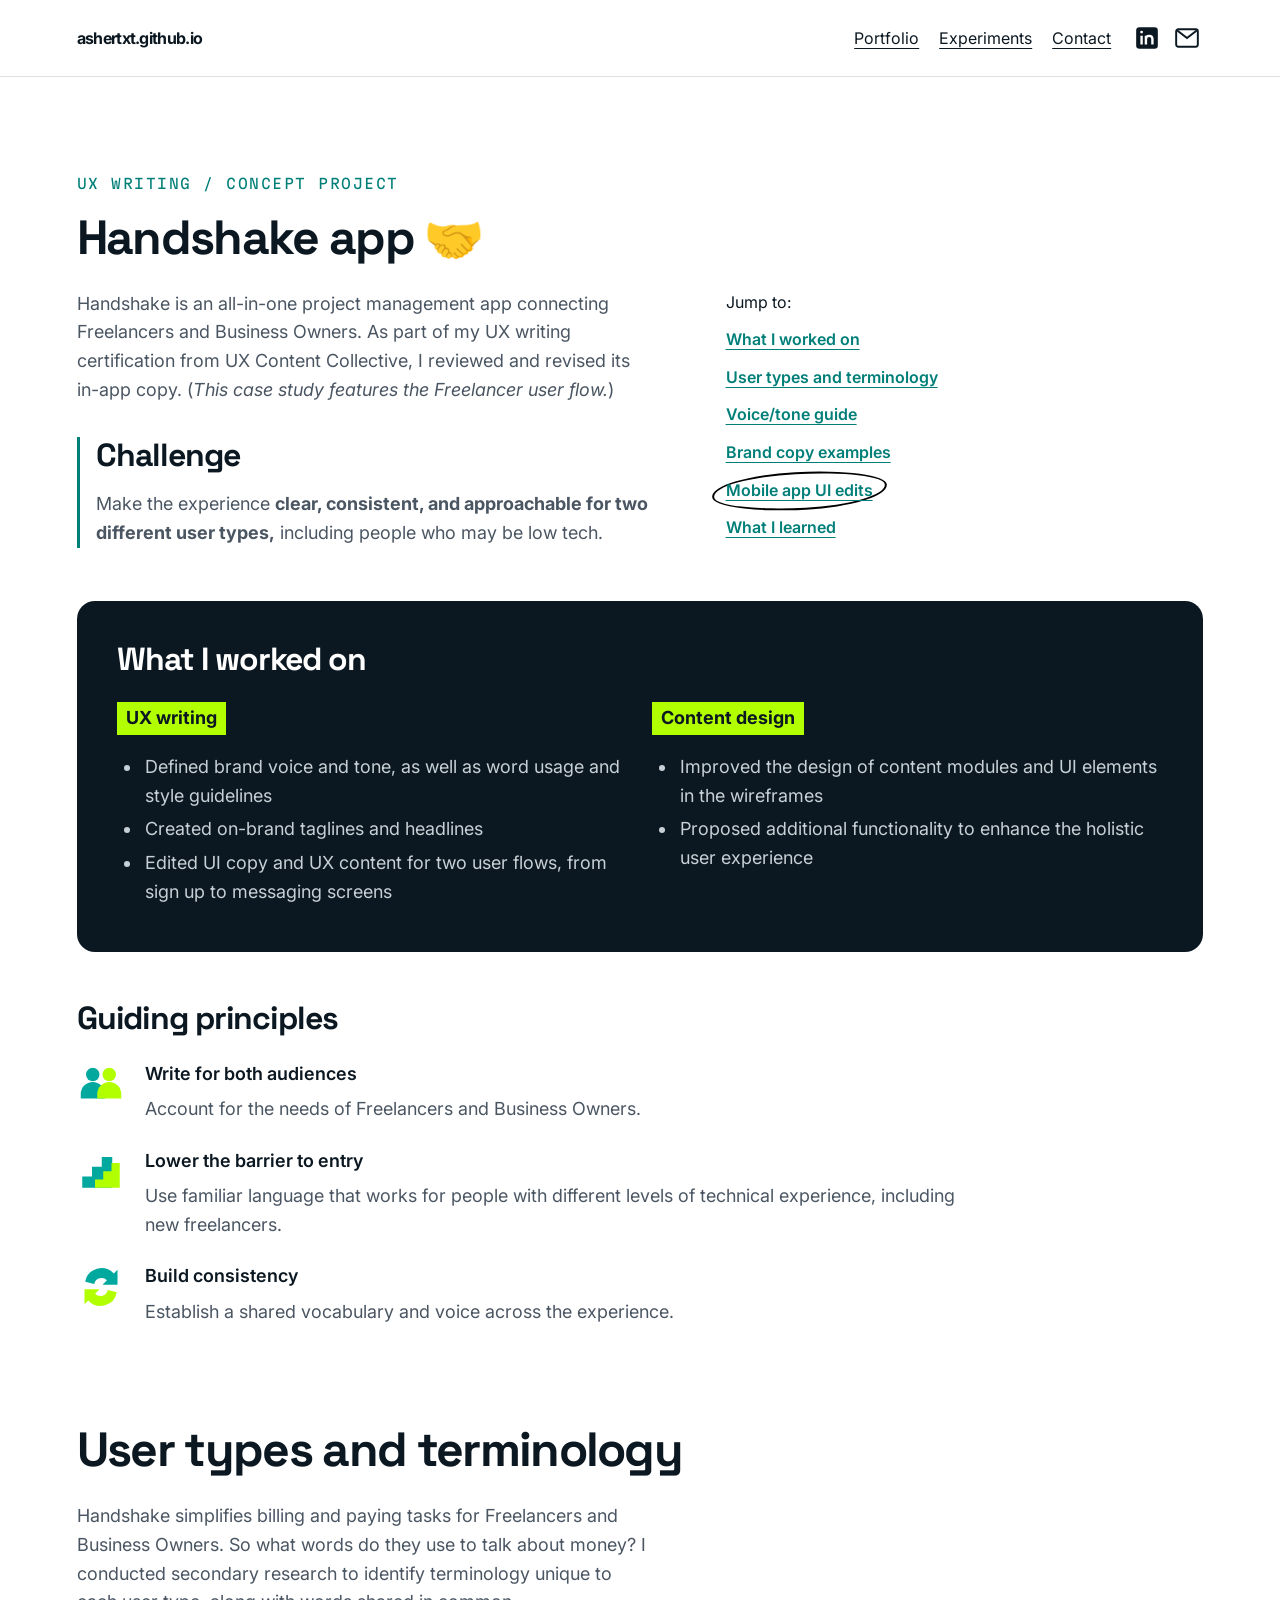
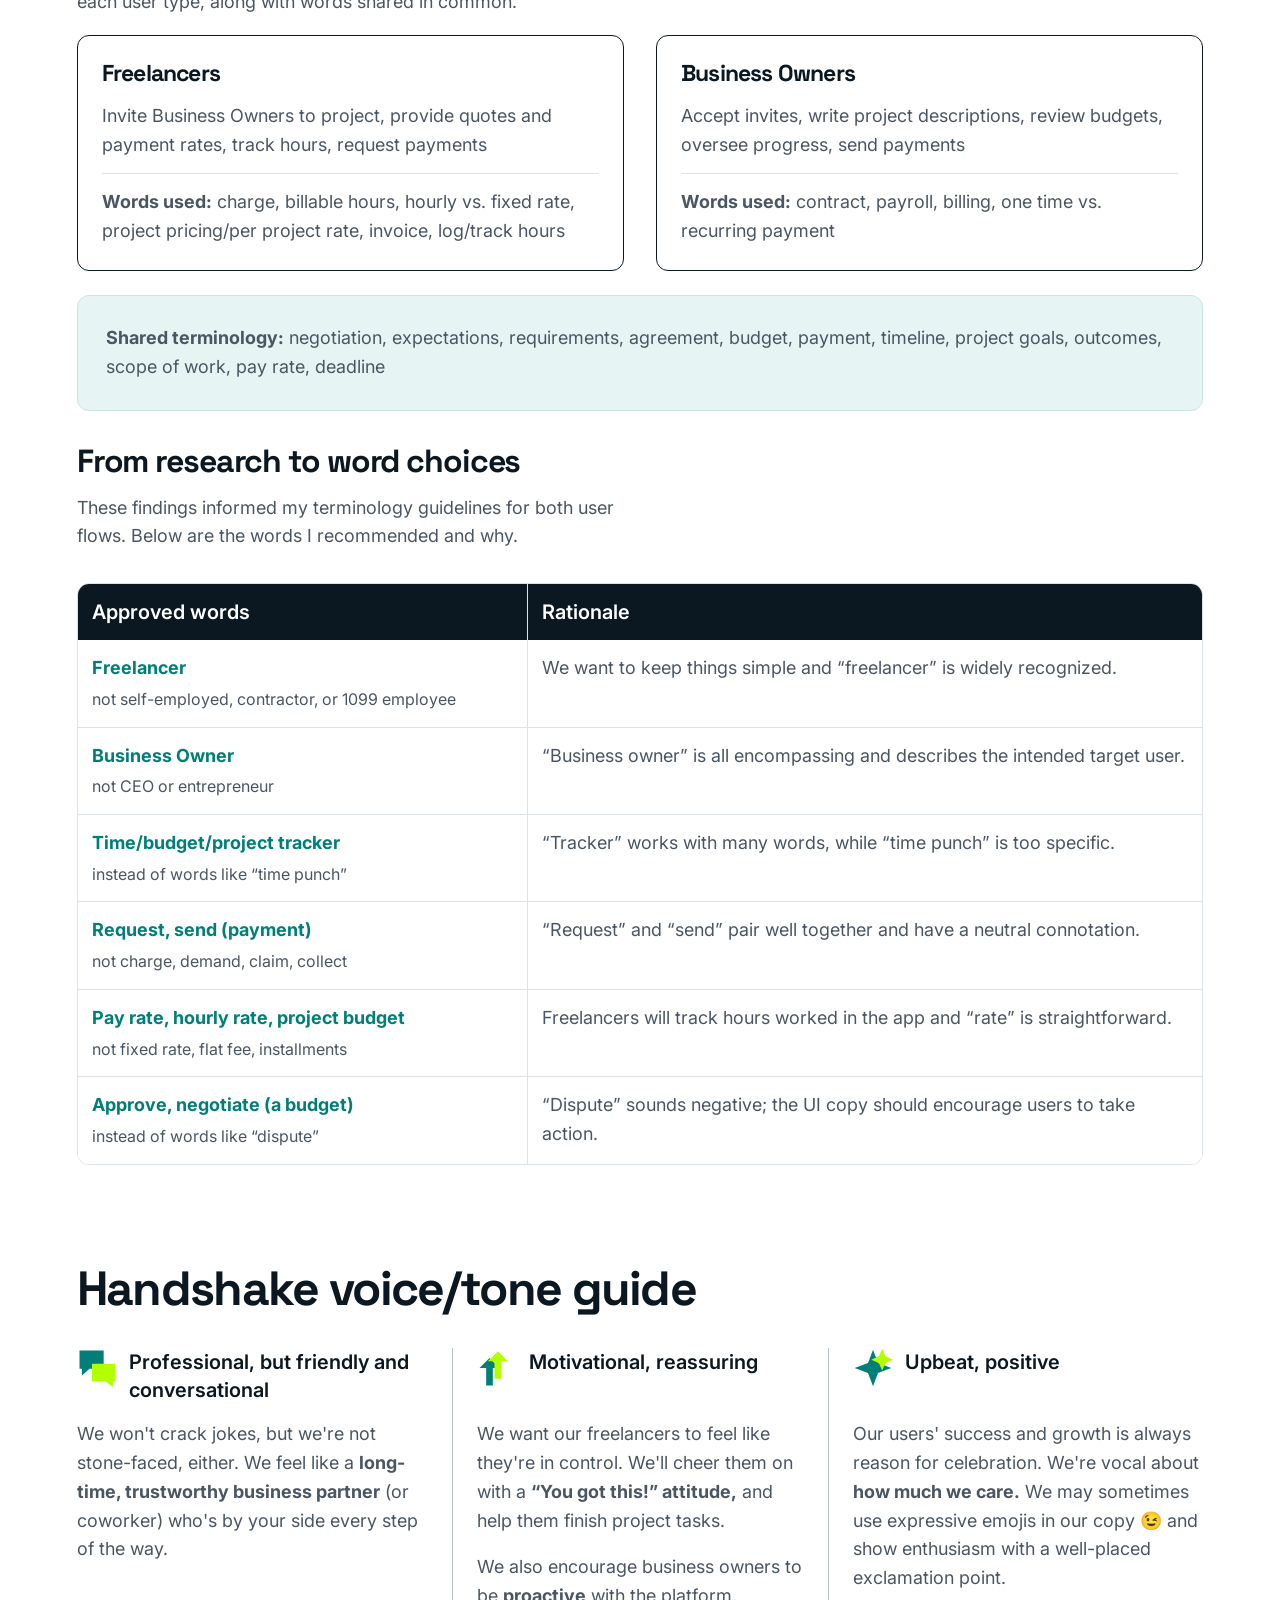
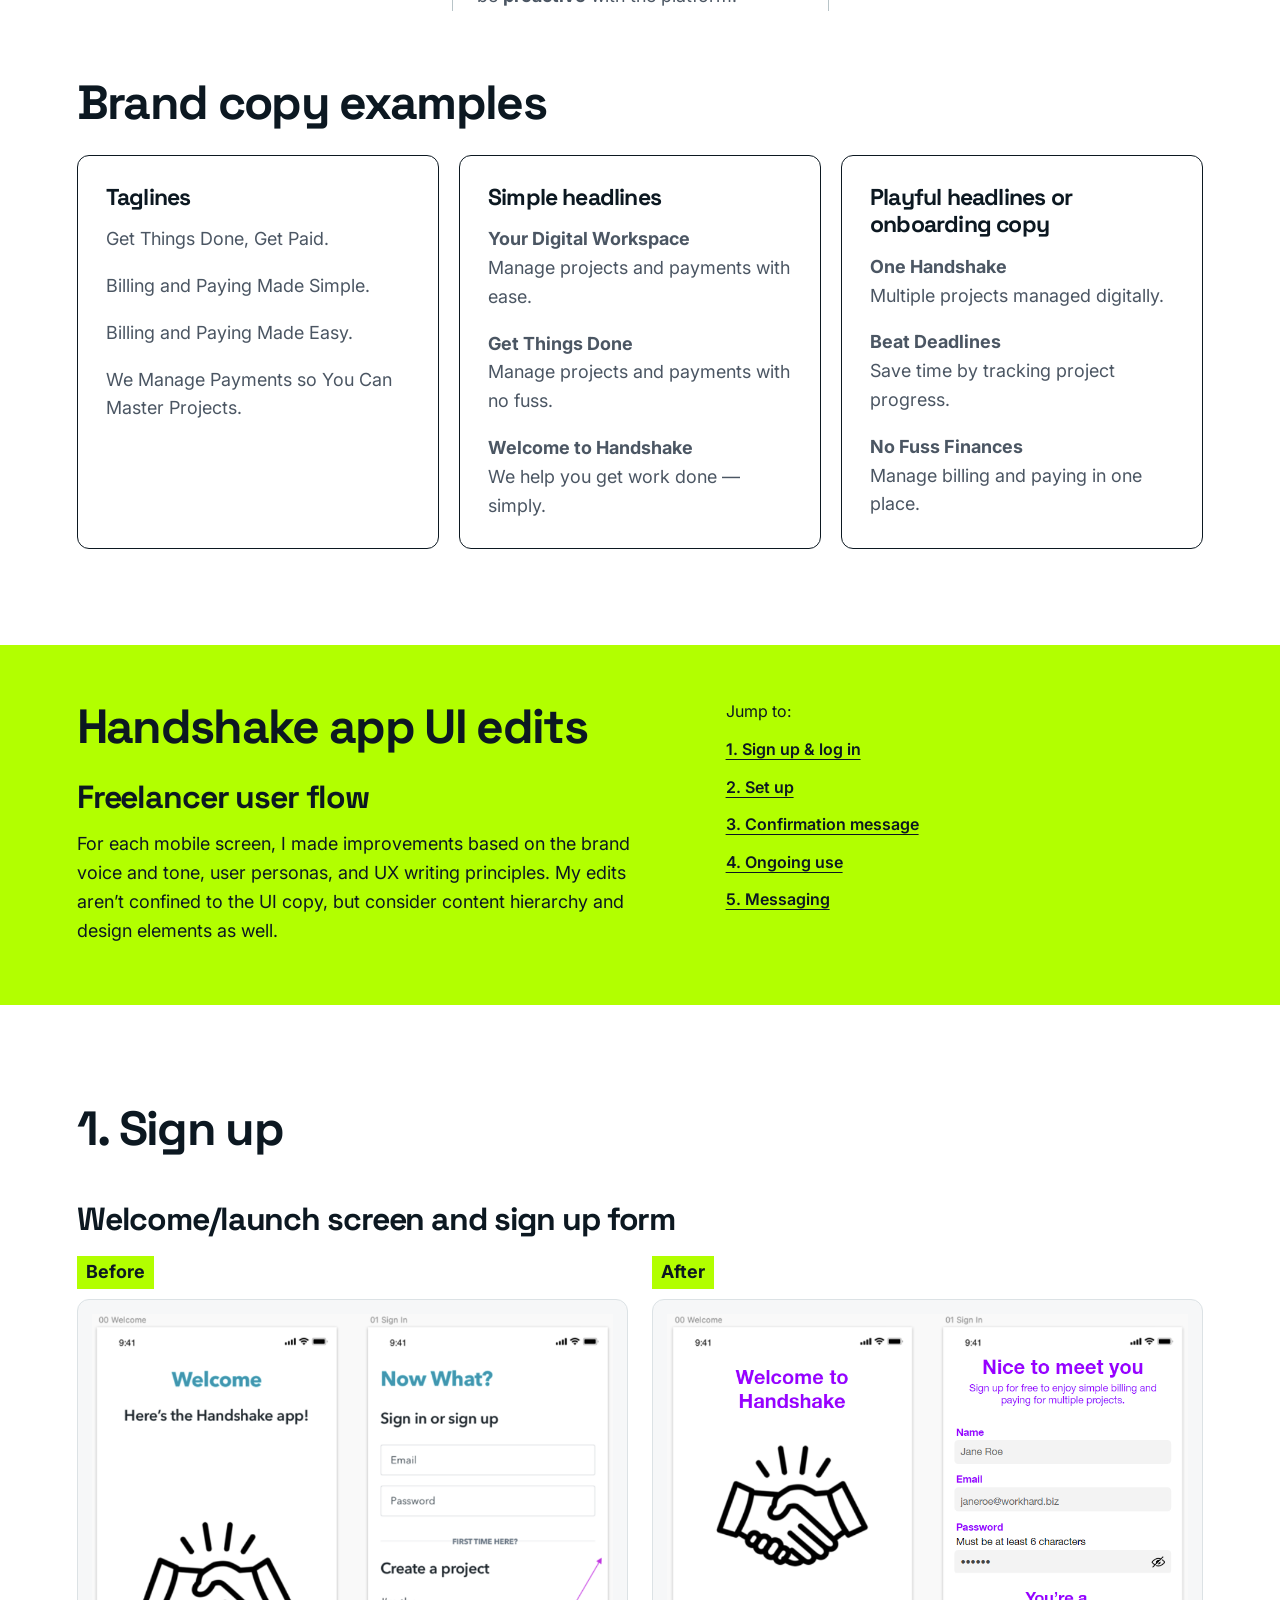
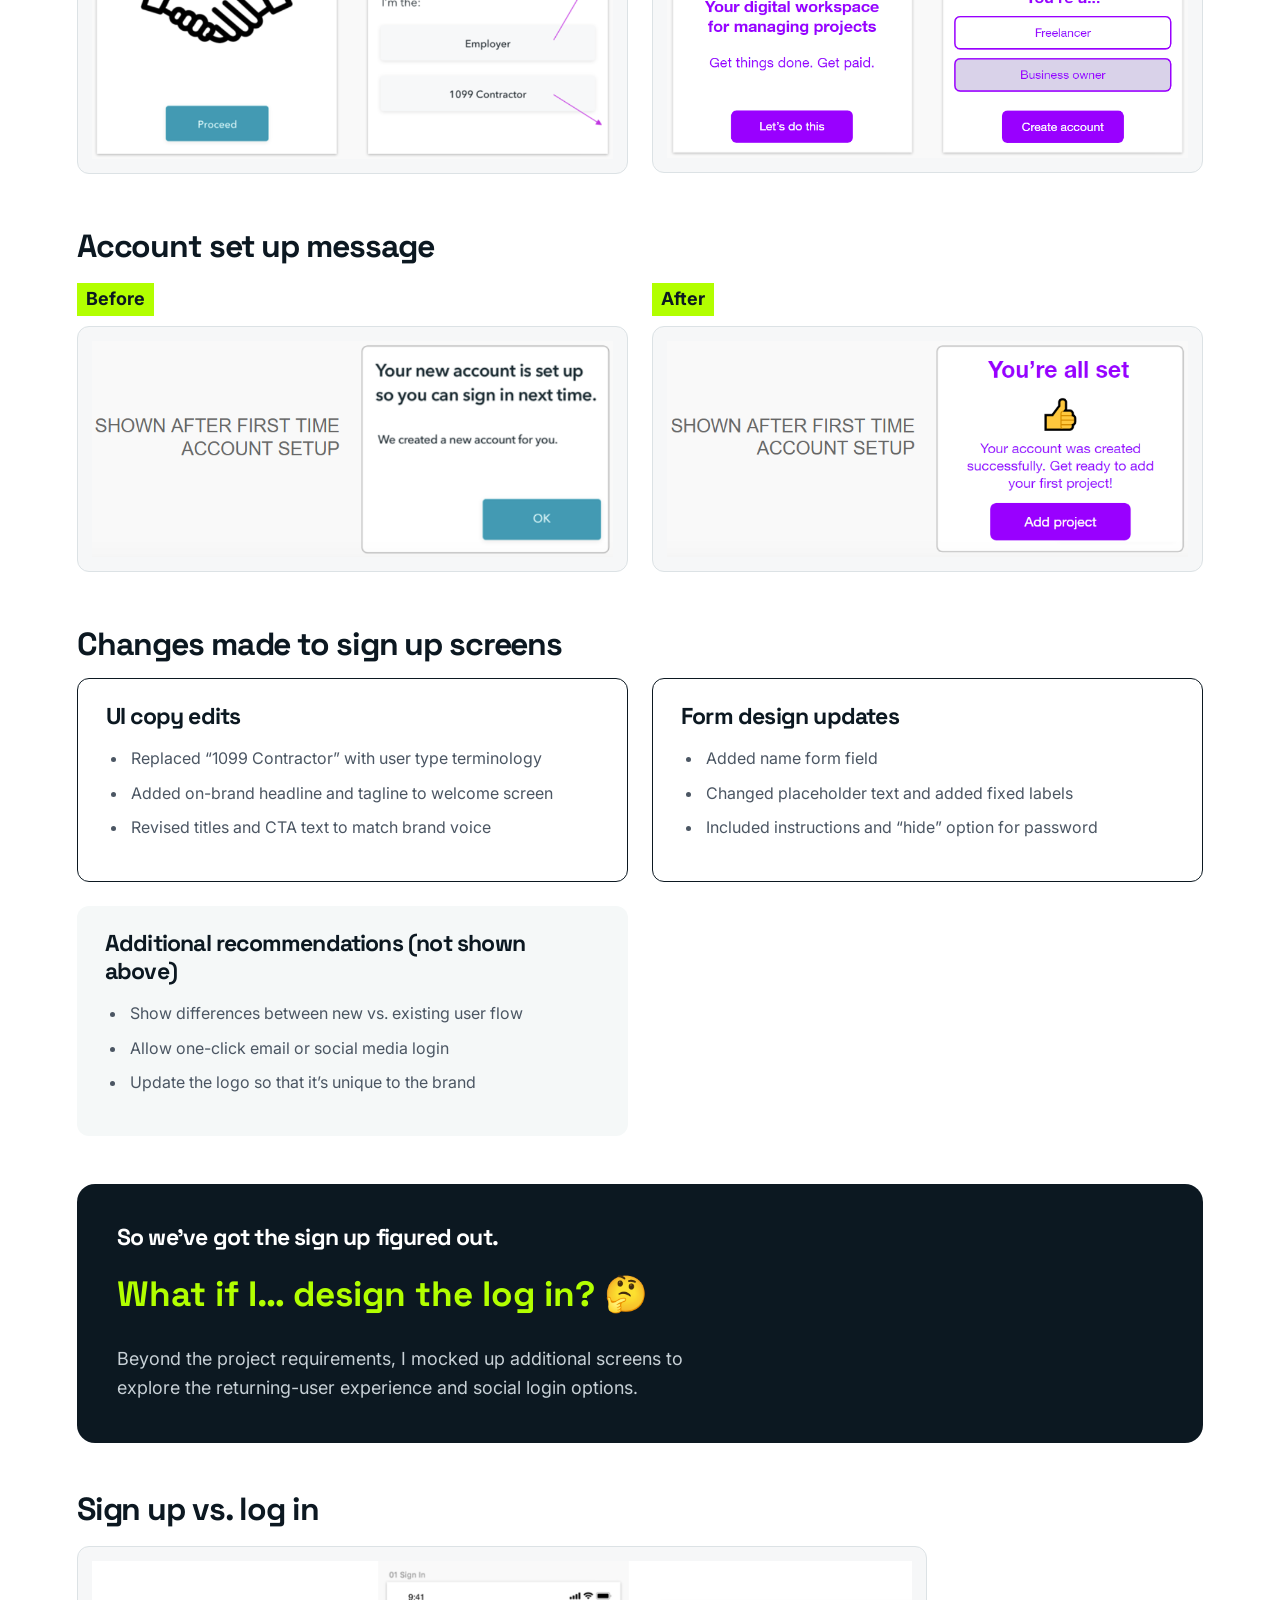
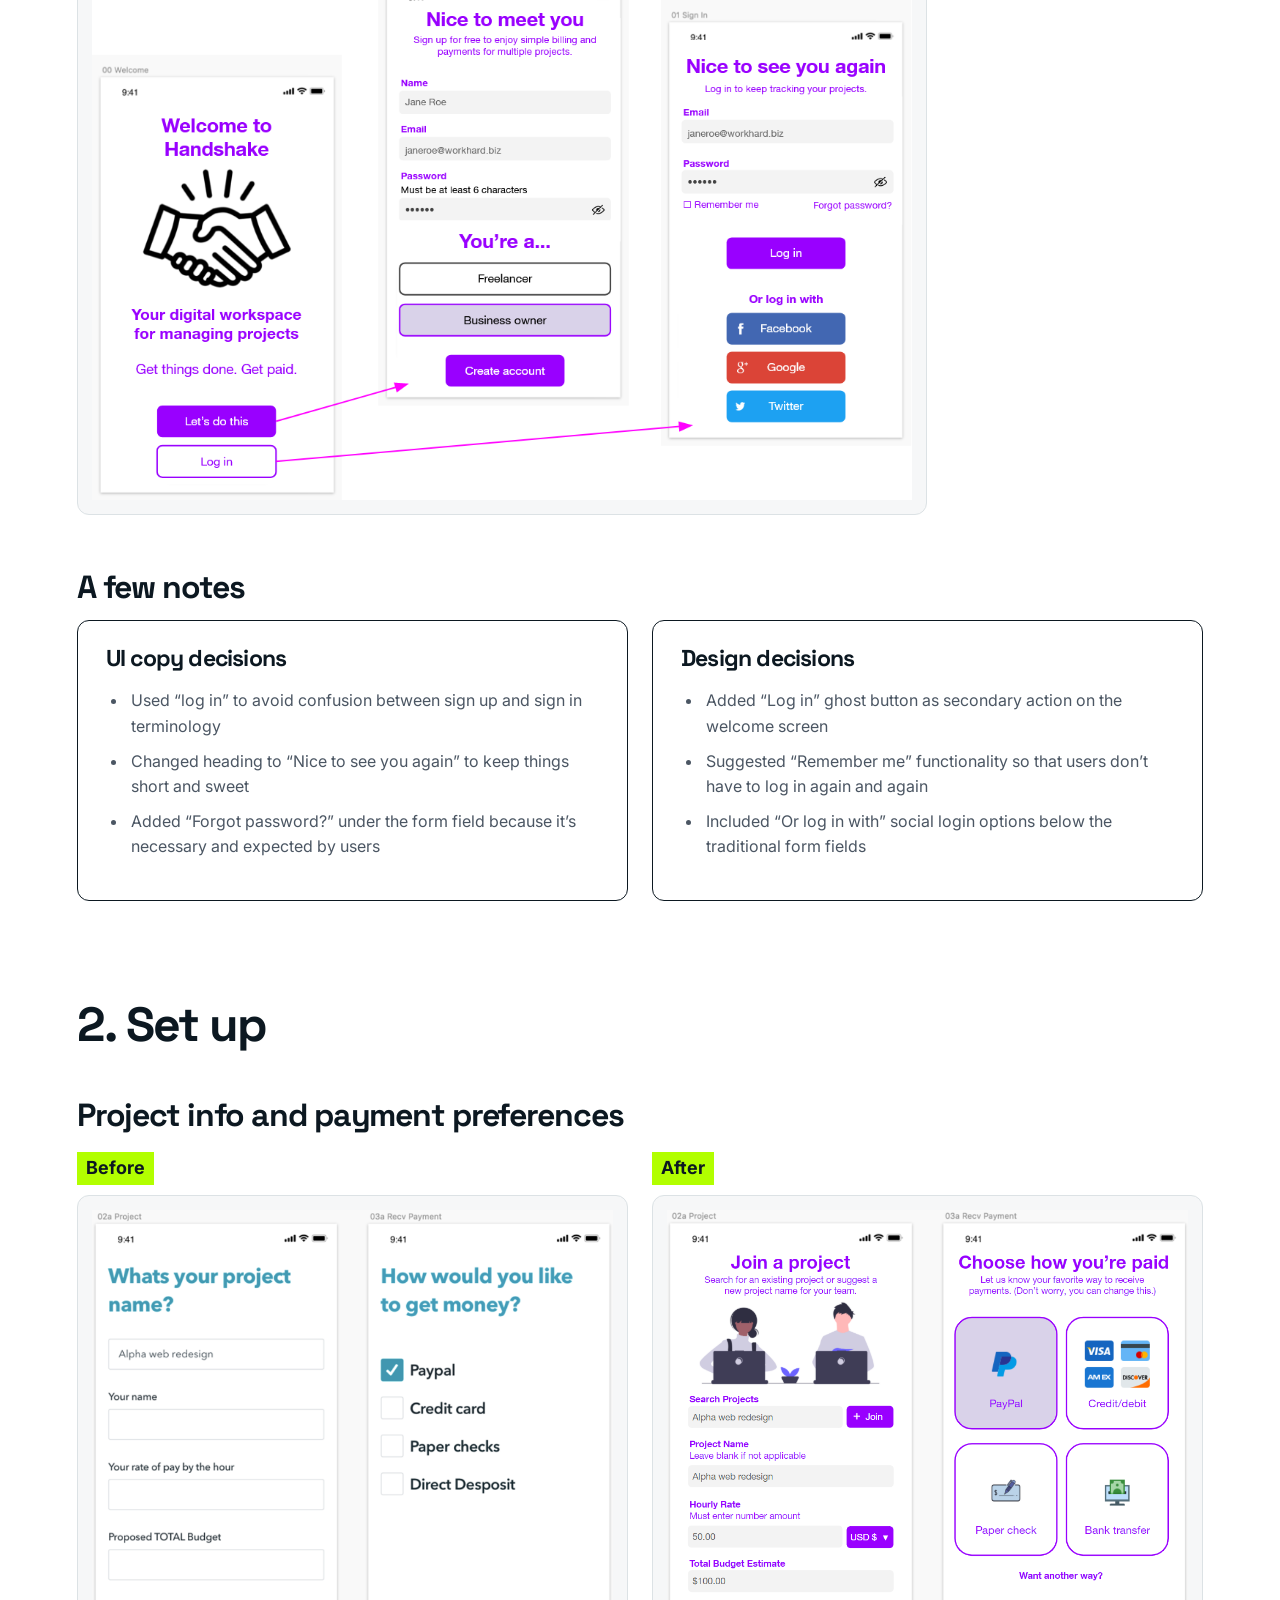
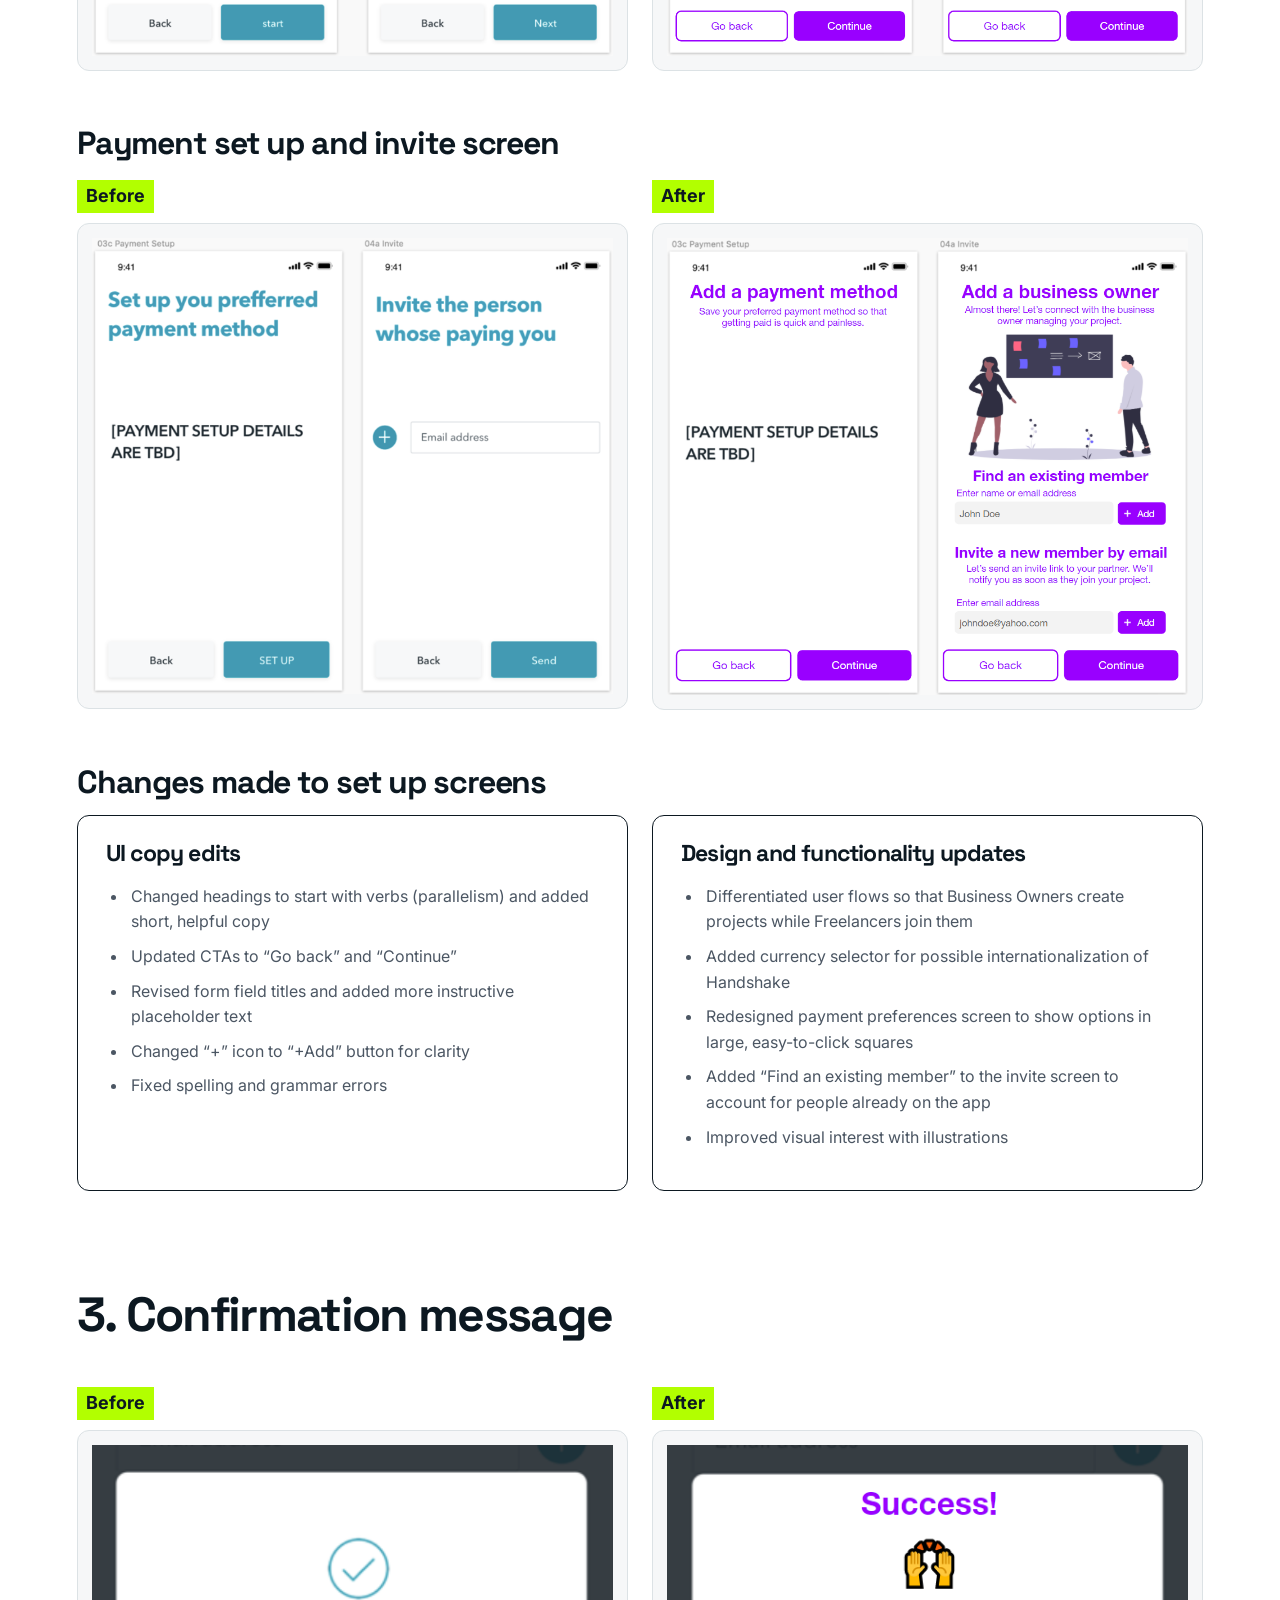
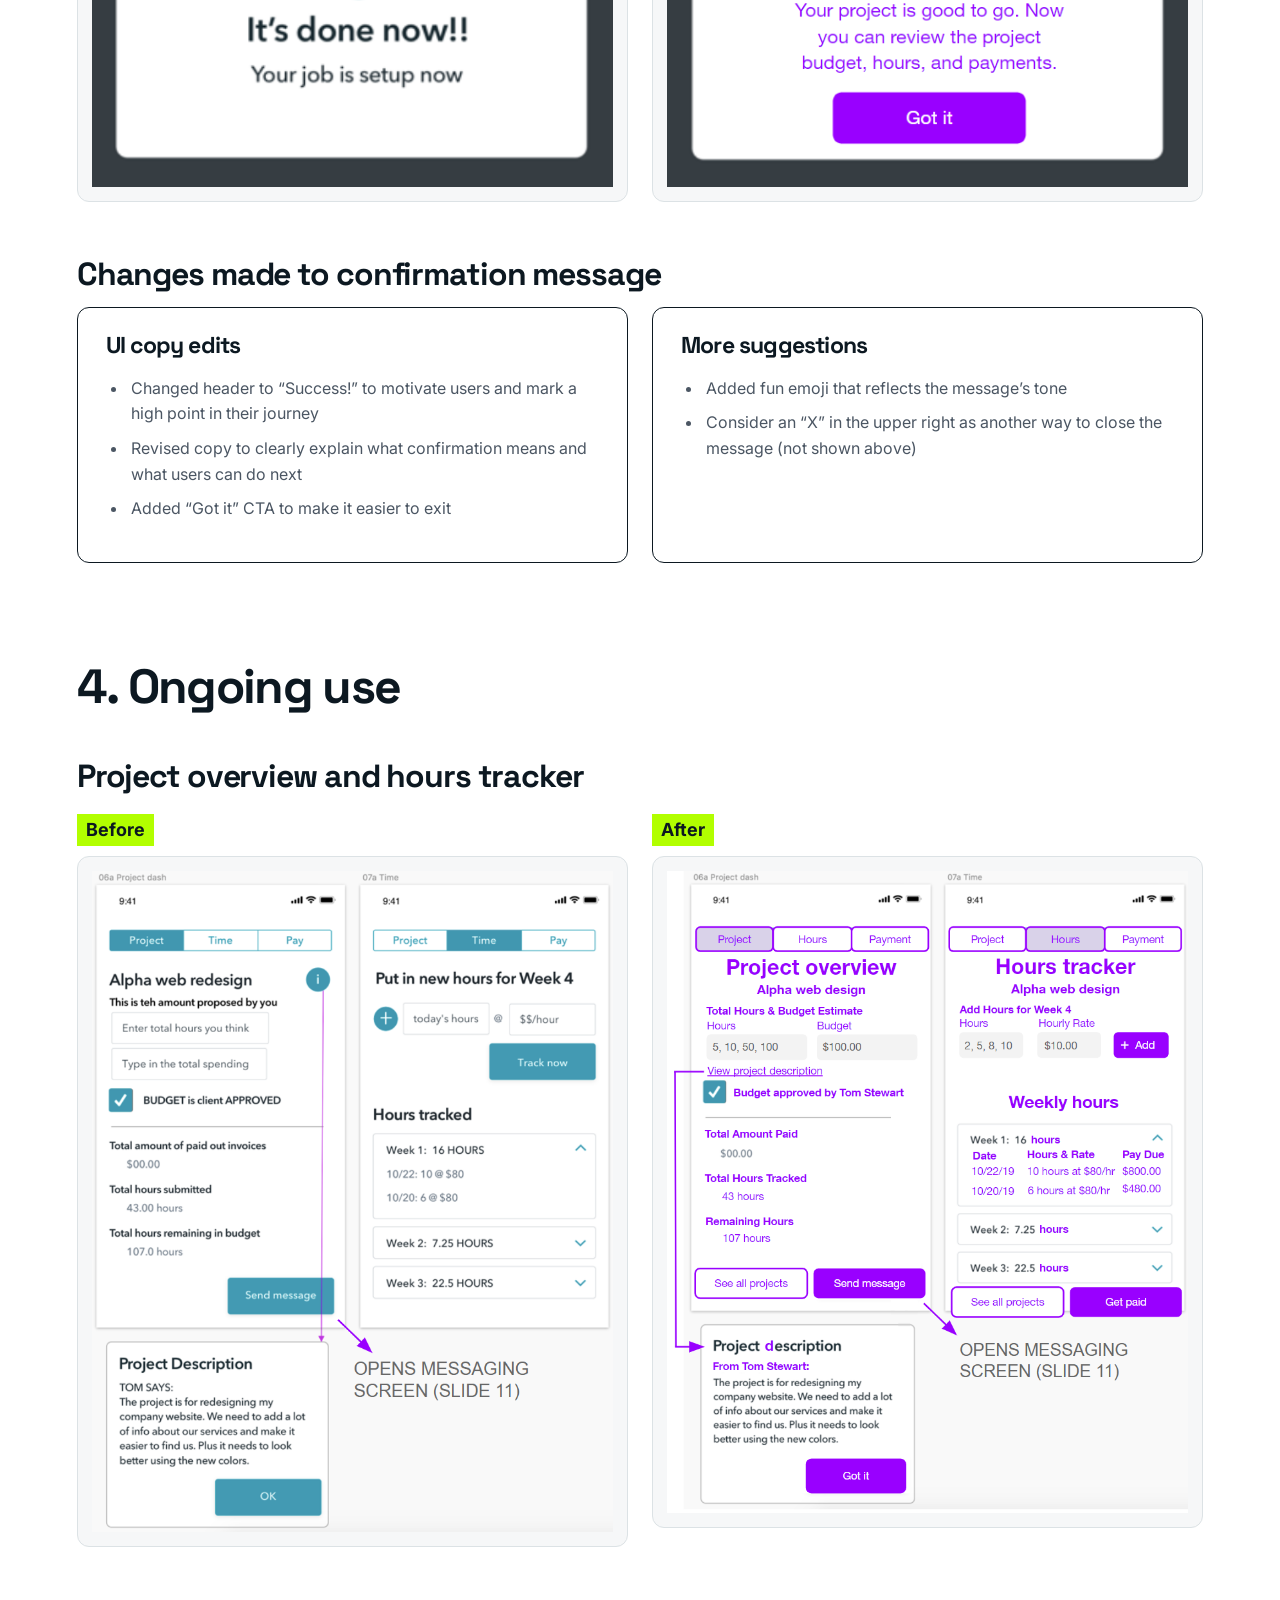
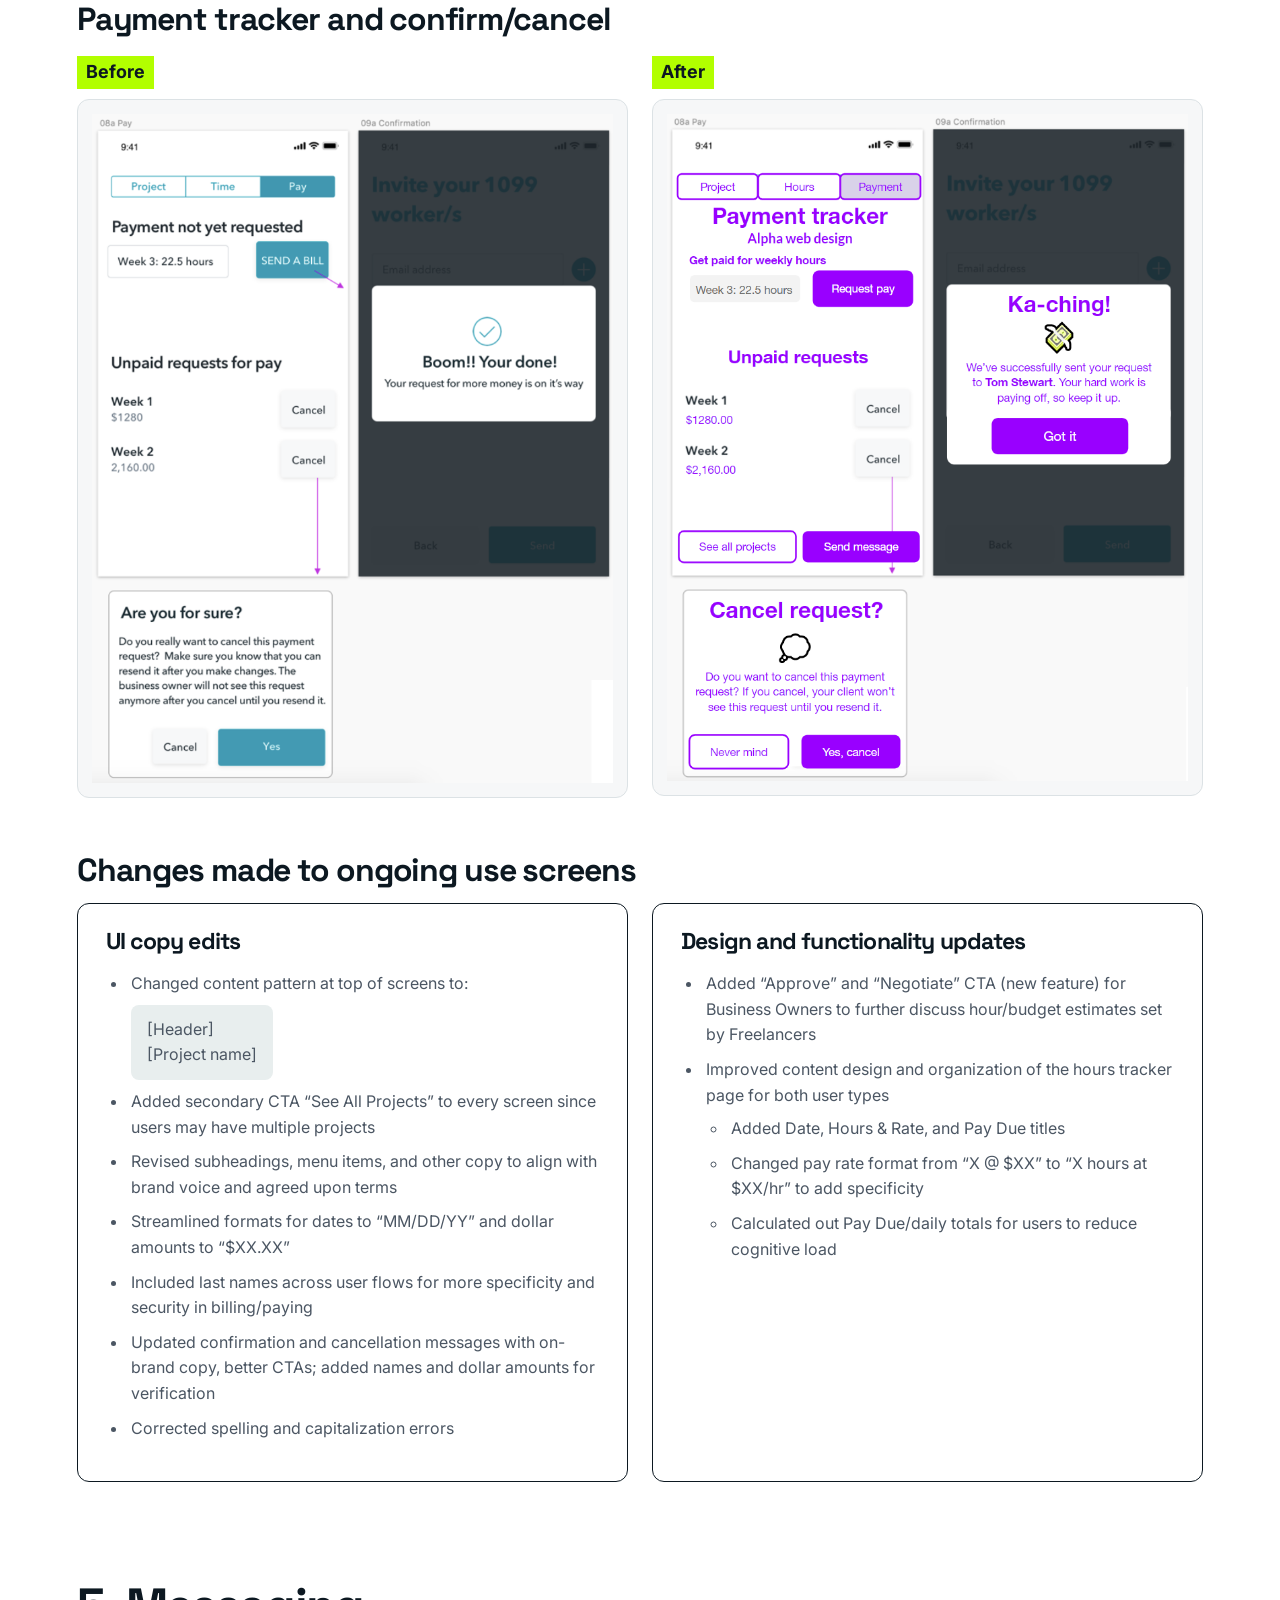
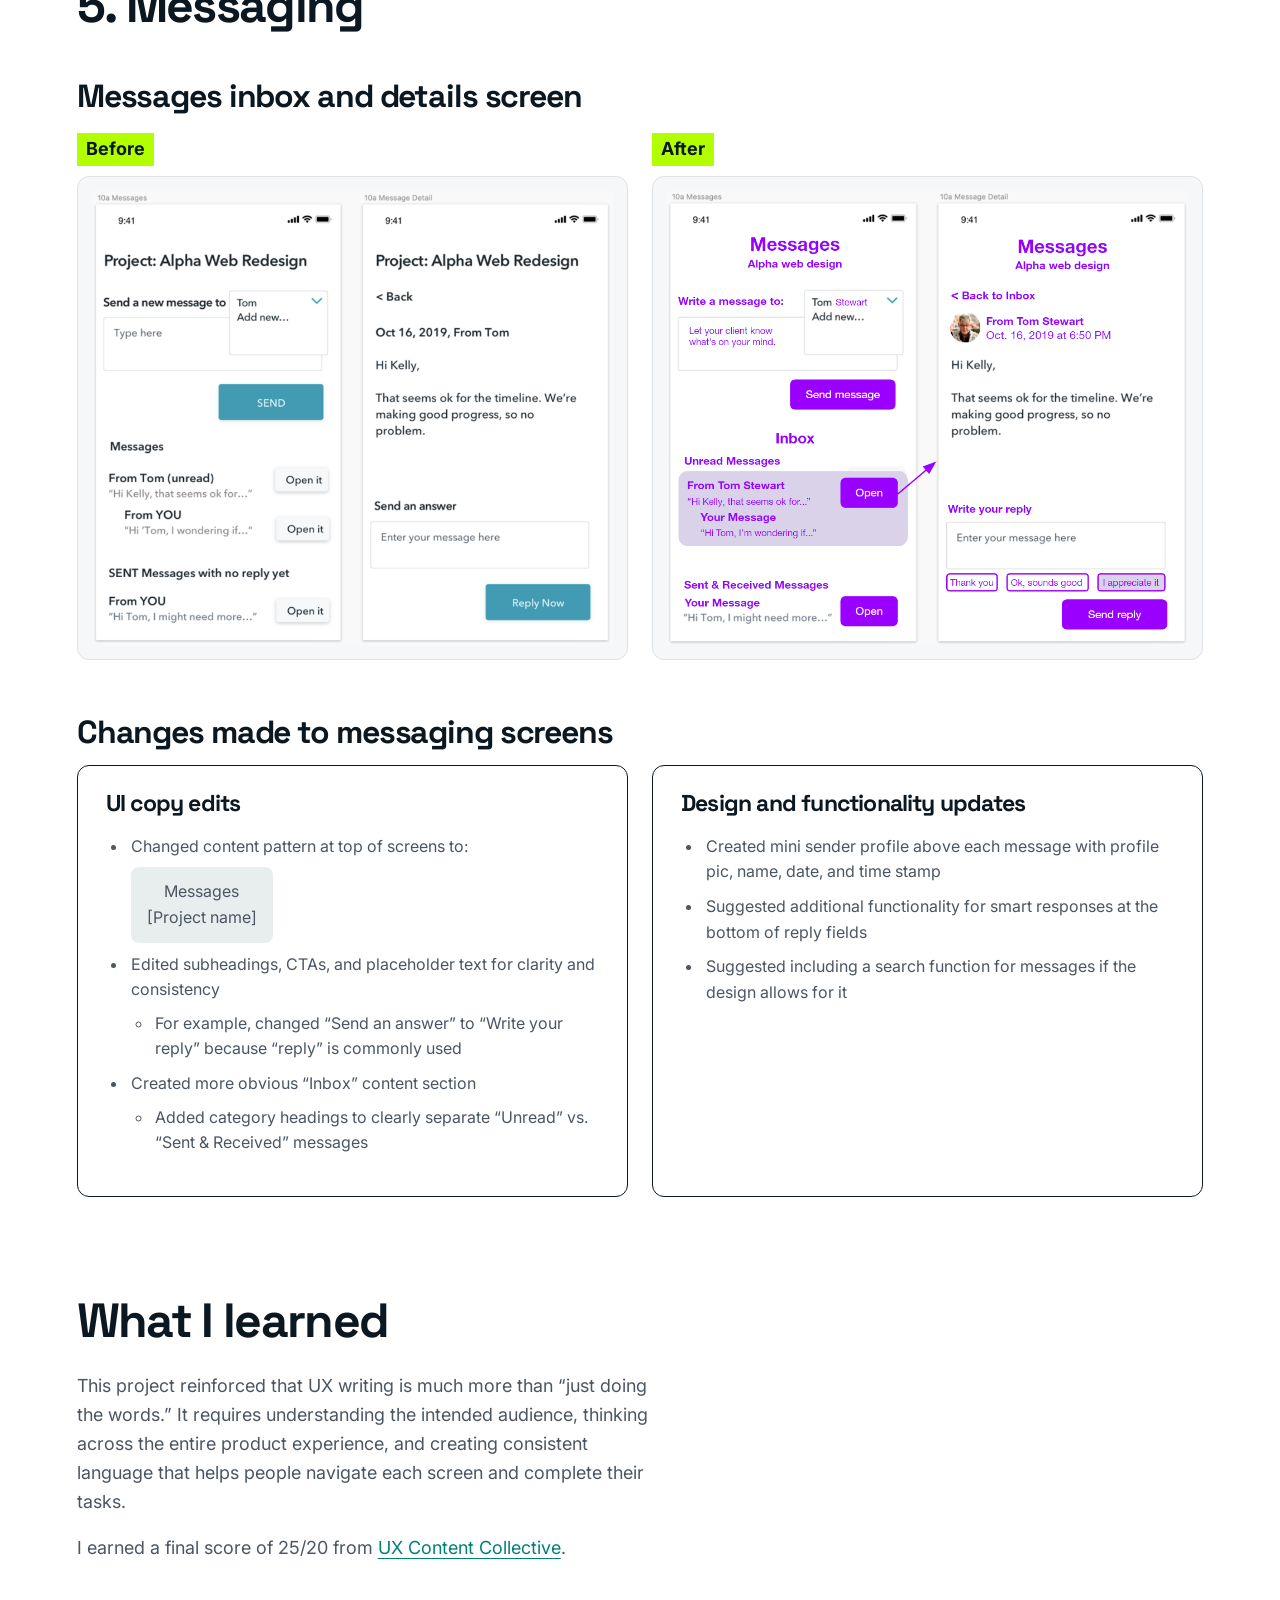
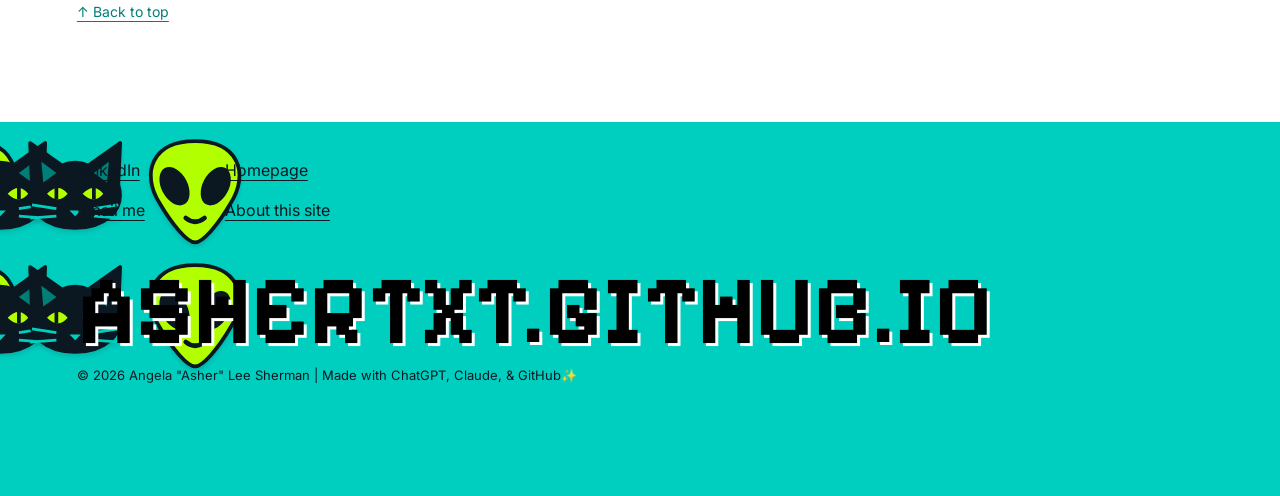
==== commit e072eac6: "Changed #top fragment identifier for Back to top link" ====
--- a/handshake/index.html
+++ b/handshake/index.html
@@ -1,3 +1,3 @@
 <!DOCTYPE html>
 
-<html lang="en"><head><meta charset="utf-8"/><meta content="width=device-width, initial-scale=1" name="viewport"/><meta content="Handshake app UX writing certificate case study: content strategy, voice and tone, and before-and-after mobile app screens." name="description"/><title>Handshake app — UX writing case study | ashertxt</title><link href="https://fonts.googleapis.com" rel="preconnect"/><link crossorigin="" href="https://fonts.gstatic.com" rel="preconnect"/><link href="https://fonts.googleapis.com/css2?family=Pixelify+Sans:wght@600;700&amp;family=Inter:wght@400;500;600;700&amp;family=Martian+Mono:wght@400&amp;family=Space+Grotesk:wght@400;500;600;700&amp;display=swap" rel="stylesheet"/><link href="assets/case-study.css" rel="stylesheet"/><link href="assets/shared-shell.css" rel="stylesheet"/></head><body><div id="asher-home"><a class="skip-link" href="#main-content">Skip to content</a><header><a class="brand" href="https://ashertxt.github.io/">ashertxt.github.io</a><nav aria-label="Main navigation"><a href="https://ashertxt.github.io/#portfolio">Portfolio</a><a href="https://ashertxt.github.io/#experiments">Experiments</a><a href="https://ashertxt.github.io/#contact">Contact</a><span class="nav-icons"><a aria-label="LinkedIn" class="nav-linkedin" href="https://www.linkedin.com/in/asher27" rel="noopener noreferrer" target="_blank"><svg aria-hidden="true" viewBox="0 0 24 24"><rect fill="currentColor" height="20" rx="3" width="20" x="2" y="2"></rect><path d="M7 10V18M11 18V10M11 13C11 9 17 9 17 13V18" fill="none" stroke="white" stroke-width="2.2"></path><circle cx="7" cy="6.5" fill="white" r="1.3"></circle></svg></a><a aria-label="Email Asher" class="nav-linkedin nav-email" href="mailto:asherdoeswork@gmail.com"><svg aria-hidden="true" fill="none" stroke="currentColor" stroke-width="1.8" viewBox="0 0 24 24"><rect fill="white" height="16" rx="2" width="20" x="2" y="4"></rect><path d="M3 5L12 12L21 5"></path></svg></a></span></nav></header><main class="case-study" id="main-content" tabindex="-1"><div id="case-study"><section class="hero"><div class="wrap"><div class="eyebrow">UX writing / Concept project</div><h1>Handshake app<span aria-hidden="true"> 🤝</span></h1><div class="hero-overview-layout"><div class="hero-overview-copy"><p>Handshake is an all-in-one project management app connecting Freelancers and Business Owners. As part of my UX writing certification from UX Content Collective, I reviewed and revised its in-app copy. (<em>This case study features the Freelancer user flow.</em>)</p><div class="problem-accent"><h2 class="hero-problem">Challenge</h2><p>Make the experience <strong>clear, consistent, and approachable for two different user types,</strong> including people who may be low tech.</p></div></div><nav aria-label="Case study sections" class="jump hero-toc"><span class="jump-label">Jump to:</span><ul><li><a href="#tasks">What I worked on</a></li><li><a href="#terminology">User types and terminology</a></li><li><a href="#voice">Voice/tone guide</a></li><li><a href="#brand-copy">Brand copy examples</a></li><li><a class="marker-link" href="#ui-edits">Mobile app UI edits</a></li><li><a href="#lessons-learned">What I learned</a></li></ul></nav></div></div></section><section class="section" id="tasks"><div class="wrap"><div class="approach-tasks tasks-callout dark"><h2 class="">What I worked on</h2><div class="split"><div class="task-column"><h3><span class="comparison-highlight">UX writing</span></h3><ul><li>Defined brand voice and tone, as well as word usage and style guidelines</li><li>Created on-brand taglines and headlines</li><li>Edited UI copy and UX content for two user flows, from sign up to messaging screens</li></ul></div><div class="task-column"><h3><span class="comparison-highlight">Content design</span></h3><ul><li>Improved the design of content modules and UI elements in the wireframes</li><li>Proposed additional functionality to enhance the holistic user experience</li></ul></div></div></div><h2 class="principles-title">Guiding principles</h2><ul class="principle-list"><li class="principle-row"><span class="principle-icon"><svg aria-hidden="true" focusable="false" viewBox="0 0 64 64" xmlns="http://www.w3.org/2000/svg"><circle cx="21" cy="18" fill="#00A89D" r="9"></circle><path d="M5 50v-6a16 16 0 0 1 32 0v6z" fill="#00A89D"></path><circle cx="43" cy="18" fill="#B2FF00" r="9"></circle><path d="M27 50v-6a16 16 0 0 1 32 0v6z" fill="#B2FF00"></path></svg></span><div class="principle-copy"><h3>Write for both audiences</h3><p>Account for the needs of Freelancers and Business Owners.</p></div></li><li class="principle-row"><span class="principle-icon"><svg aria-hidden="true" focusable="false" viewBox="0 0 64 64" xmlns="http://www.w3.org/2000/svg"><path d="M7 53V38h13V25h13V12h14v41z" fill="#00A89D"></path><path d="M24 53V42h11V31h11V20h11v33z" fill="#B2FF00"></path></svg></span><div class="principle-copy"><h3>Lower the barrier to entry</h3><p>Use familiar language that works for people with different levels of technical experience, including new freelancers.</p></div></li><li class="principle-row"><span class="principle-icon"><svg aria-hidden="true" focusable="false" viewBox="0 0 64 64" xmlns="http://www.w3.org/2000/svg"><path d="M11 25A22 22 0 0 1 49 14l5-5v20H34l6-6a10 10 0 0 0-17 5z" fill="#00A89D"></path><path d="M53 39A22 22 0 0 1 15 50l-5 5V35h20l-6 6a10 10 0 0 0 17-5z" fill="#B2FF00"></path></svg></span><div class="principle-copy"><h3>Build consistency</h3><p>Establish a shared vocabulary and voice across the experience.</p></div></li></ul></div></section><section class="section" id="terminology"><div class="wrap"><h2 class="jump-heading">User types and terminology</h2><p>Handshake simplifies billing and paying tasks for Freelancers and Business Owners. So what words do they use to talk about money? I conducted secondary research to identify terminology unique to each user type, along with words shared in common.</p><div class="split"><div class="tile user-type-card"><h3>Freelancers</h3><p>Invite Business Owners to project, provide quotes and payment rates, track hours, request payments</p><p class="user-type-words"><strong>Words used:</strong> charge, billable hours, hourly vs. fixed rate, project pricing/per project rate, invoice, log/track hours</p></div><div class="tile user-type-card"><h3>Business Owners</h3><p>Accept invites, write project descriptions, review budgets, oversee progress, send payments</p><p class="user-type-words"><strong>Words used:</strong> contract, payroll, billing, one time vs. recurring payment</p></div></div><div class="tile shared-terminology"><p><strong>Shared terminology:</strong> negotiation, expectations, requirements, agreement, budget, payment, timeline, project goals, outcomes, scope of work, pay rate, deadline</p></div><div class="word-choice-intro"><h3>From research to word choices</h3><p>These findings informed my terminology guidelines for both user flows. Below are the words I recommended and why.</p></div><div class="term-table-frame"><table aria-label="Recommended terminology and rationale" class="term-table"><thead><tr><th scope="col">Approved words</th><th scope="col">Rationale</th></tr></thead><tbody><tr><td><strong>Freelancer</strong><small>not self-employed, contractor, or 1099 employee</small></td><td>We want to keep things simple and “freelancer” is widely recognized.</td></tr><tr><td><strong>Business Owner</strong><small>not CEO or entrepreneur</small></td><td>“Business owner” is all encompassing and describes the intended target user.</td></tr><tr><td><strong>Time/budget/project tracker</strong><small>instead of words like “time punch”</small></td><td>“Tracker” works with many words, while “time punch” is too specific.</td></tr><tr><td><strong>Request, send (payment)</strong><small>not charge, demand, claim, collect</small></td><td>“Request” and “send” pair well together and have a neutral connotation.</td></tr><tr><td><strong>Pay rate, hourly rate, project budget</strong><small>not fixed rate, flat fee, installments</small></td><td>Freelancers will track hours worked in the app and “rate” is straightforward.</td></tr><tr><td><strong>Approve, negotiate (a budget)</strong><small>instead of words like “dispute”</small></td><td>“Dispute” sounds negative; the UI copy should encourage users to take action.</td></tr></tbody></table></div></div></section><section class="section no-divider-after voice-group-start" id="voice"><div class="wrap"><h2 class="jump-heading">Handshake voice/tone guide</h2><div class="voice-traits"><div class="voice-trait"><div class="voice-trait-heading"><svg aria-hidden="true" class="voice-trait-icon" focusable="false" viewBox="0 0 48 48"><path d="M3 3H32V25H15L6 33V25H3Z" fill="#007f78"></path><path d="M18 19H46V40H43V47L34 40H18Z" fill="#b2ff00"></path></svg><h3>Professional, but friendly and conversational</h3></div><p>We won't crack jokes, but we're not stone-faced, either. We feel like a <strong>long-time, trustworthy business partner</strong> (or coworker) who's by your side every step of the way.</p></div><div class="voice-trait"><div class="voice-trait-heading"><svg aria-hidden="true" class="voice-trait-icon" focusable="false" viewBox="0 0 48 48"><path d="M3 24L15 12L27 24H19V45H11V24Z" fill="#007f78"></path><path d="M19 13L31 1L43 13H35V34H27V13Z" fill="#b2ff00" transform="translate(-6 3)"></path></svg><h3>Motivational, reassuring</h3></div><p>We want our freelancers to feel like they're in control. We'll cheer them on with a <strong>“You got this!” attitude,</strong> and help them finish project tasks.</p><p>We also encourage business owners to be <strong>proactive</strong> with the platform.</p></div><div class="voice-trait"><div class="voice-trait-heading"><svg aria-hidden="true" class="voice-trait-icon" focusable="false" viewBox="0 0 48 48"><path d="M24 2L30 18L46 24L30 30L24 46L18 30L2 24L18 18Z" fill="#007f78"></path><path d="M35 1L39 10L48 14L39 18L35 27L31 18L22 14L31 10Z" fill="#b2ff00"></path></svg><h3>Upbeat, positive</h3></div><p>Our users' success and growth is always reason for celebration. We're vocal about <strong>how much we care.</strong> We may sometimes use expressive emojis in our copy 😉 and show enthusiasm with a well-placed exclamation point.</p></div></div></div></section><section class="section voice-group-continuation" id="brand-copy"><div class="wrap"><h2 class="jump-heading">Brand copy examples</h2><div class="examples"><div class="tile"><h3>Taglines</h3><p>Get Things Done, Get Paid.</p><p>Billing and Paying Made Simple.</p><p>Billing and Paying Made Easy.</p><p>We Manage Payments so You Can Master Projects.</p></div><div class="tile"><h3>Simple headlines</h3><p><strong>Your Digital Workspace</strong>Manage projects and payments with ease.</p><p><strong>Get Things Done</strong>Manage projects and payments with no fuss.</p><p><strong>Welcome to Handshake</strong>We help you get work done — simply.</p></div><div class="tile"><h3>Playful headlines or onboarding copy</h3><p><strong>One Handshake</strong>Multiple projects managed digitally.</p><p><strong>Beat Deadlines</strong>Save time by tracking project progress.</p><p><strong>No Fuss Finances</strong>Manage billing and paying in one place.</p></div></div></div></section><section class="flow-head" id="ui-edits"><div class="wrap"><div class="flow-overview-layout"><div><h2 class="jump-heading">Handshake app UI edits</h2><h3>Freelancer user flow</h3><p>For each mobile screen, I made improvements based on the brand voice and tone, user personas, and UX writing principles. My edits aren’t confined to the UI copy, but consider content hierarchy and design elements as well.</p></div><nav aria-label="Mobile UI edits" class="jump flow-toc"><span class="jump-label">Jump to:</span><ul><li><a href="#signup">1. Sign up &amp; log in</a></li><li><a href="#setup">2. Set up</a></li><li><a href="#confirmation">3. Confirmation message</a></li><li><a href="#ongoing">4. Ongoing use</a></li><li><a href="#messaging">5. Messaging</a></li></ul></nav></div></div></section><section class="flow-section" id="signup"><div class="wrap"><h2 class="jump-heading">1. Sign up</h2><div class="comparison"><h3>Welcome/launch screen and sign up form</h3><div class="compare-grid"><figure><figcaption><span class="comparison-highlight">Before</span></figcaption><div class="shot"><img alt="Welcome/launch screen and sign up form before" height="739" loading="lazy" src="assets/01A-Handshake_SignUp_Before.png" width="865"/></div></figure><figure><figcaption><span class="comparison-highlight">After</span></figcaption><div class="shot"><img alt="Welcome/launch screen and sign up form after" height="740" loading="lazy" src="assets/01B-Handshake_SignUp_After.png" width="868"/></div></figure></div></div><div class="comparison"><h3>Account set up message</h3><div class="compare-grid"><figure><figcaption><span class="comparison-highlight">Before</span></figcaption><div class="shot"><img alt="Account set up message before" height="310" loading="lazy" src="assets/01C-Handshake_AccountSetUp_Before.png" width="750"/></div></figure><figure><figcaption><span class="comparison-highlight">After</span></figcaption><div class="shot"><img alt="Account set up message after" height="312" loading="lazy" src="assets/01D-Handshake_AccountSetUp_After.png" width="752"/></div></figure></div></div><h3>Changes made to sign up screens</h3><div class="notes-grid"><div class="note"><h4>UI copy edits</h4><ul><li>Replaced “1099 Contractor” with user type terminology</li><li>Added on-brand headline and tagline to welcome screen</li><li>Revised titles and CTA text to match brand voice</li></ul></div><div class="note"><h4>Form design updates</h4><ul><li>Added name form field</li><li>Changed placeholder text and added fixed labels</li><li>Included instructions and “hide” option for password</li></ul></div><div class="note note-additional"><h4>Additional recommendations (not shown above)</h4><ul><li>Show differences between new vs. existing user flow</li><li>Allow one-click email or social media login</li><li>Update the logo so that it’s unique to the brand</li></ul></div></div><div class="callout login-exploration"><p class="exploration-intro">So we’ve got the sign up figured out.</p><p class="quote"><strong>What if I… design the log in? 🤔</strong></p><p>Beyond the project requirements, I mocked up additional screens to explore the returning-user experience and social login options.</p></div><div class="comparison"><h3>Sign up vs. log in</h3><figure style="margin:0;max-width:850px"><div class="shot"><img alt="Sign up versus log in exploration" height="736" loading="lazy" src="assets/01E-Handshake_SignUpLogIn.png" width="1120"/></div></figure></div><h3>A few notes</h3><div class="notes-grid"><div class="note"><h4>UI copy decisions</h4><ul><li>Used “log in” to avoid confusion between sign up and sign in terminology</li><li>Changed heading to “Nice to see you again” to keep things short and sweet</li><li>Added “Forgot password?” under the form field because it’s necessary and expected by users</li></ul></div><div class="note"><h4>Design decisions</h4><ul><li>Added “Log in” ghost button as secondary action on the welcome screen</li><li>Suggested “Remember me” functionality so that users don’t have to log in again and again</li><li>Included “Or log in with” social login options below the traditional form fields</li></ul></div></div></div></section><section class="flow-section" id="setup"><div class="wrap"><h2 class="jump-heading">2. Set up</h2><div class="comparison"><h3>Project info and payment preferences</h3><div class="compare-grid"><figure><figcaption><span class="comparison-highlight">Before</span></figcaption><div class="shot"><img alt="Project info and payment preferences before" height="815" loading="lazy" src="assets/02A-Handshake_ProjectInfoandPaymentPreferences_Freelancer_Before.png" width="952"/></div></figure><figure><figcaption><span class="comparison-highlight">After</span></figcaption><div class="shot"><img alt="Project info and payment preferences after" height="814" loading="lazy" src="assets/02B-Handshake_ProjectInfoandPaymentPreferences_Freelancer_After.png" width="950"/></div></figure></div></div><div class="comparison"><h3>Payment set up and invite screen</h3><div class="compare-grid"><figure><figcaption><span class="comparison-highlight">Before</span></figcaption><div class="shot"><img alt="Payment set up and invite screen before" height="813" loading="lazy" src="assets/02C-Handshake_PaymentSetupInviteScreen_Freelancer_Before.png" width="929"/></div></figure><figure><figcaption><span class="comparison-highlight">After</span></figcaption><div class="shot"><img alt="Payment set up and invite screen after" height="812" loading="lazy" src="assets/02D-Handshake_PaymentSetupInviteScreen_Freelancer_After.png" width="926"/></div></figure></div></div><h3>Changes made to set up screens</h3><div class="notes-grid"><div class="note"><h4>UI copy edits</h4><ul><li>Changed headings to start with verbs (parallelism) and added short, helpful copy</li><li>Updated CTAs to “Go back” and “Continue”</li><li>Revised form field titles and added more instructive placeholder text</li><li>Changed “+” icon to “+Add” button for clarity</li><li>Fixed spelling and grammar errors</li></ul></div><div class="note"><h4>Design and functionality updates</h4><ul><li>Differentiated user flows so that Business Owners create projects while Freelancers join them</li><li>Added currency selector for possible internationalization of Handshake</li><li>Redesigned payment preferences screen to show options in large, easy-to-click squares</li><li>Added “Find an existing member” to the invite screen to account for people already on the app</li><li>Improved visual interest with illustrations</li></ul></div></div></div></section><section class="flow-section" id="confirmation"><div class="wrap"><h2 class="jump-heading">3. Confirmation message</h2><div class="comparison"><div class="compare-grid"><figure><figcaption><span class="comparison-highlight">Before</span></figcaption><div class="shot"><div class="confirmation-crop"><img alt="Confirmation message before" height="842" loading="lazy" src="assets/03A-Handshake_ConfirmationMessage_Freelancer_Before.png" width="548"/></div></div></figure><figure><figcaption><span class="comparison-highlight">After</span></figcaption><div class="shot"><div class="confirmation-crop"><img alt="Confirmation message after" height="844" loading="lazy" src="assets/03B-Handshake_ConfirmationMessage_Freelancer_After.png" width="548"/></div></div></figure></div></div><h3>Changes made to confirmation message</h3><div class="notes-grid"><div class="note"><h4>UI copy edits</h4><ul><li>Changed header to “Success!” to motivate users and mark a high point in their journey</li><li>Revised copy to clearly explain what confirmation means and what users can do next</li><li>Added “Got it” CTA to make it easier to exit</li></ul></div><div class="note"><h4>More suggestions</h4><ul><li>Added fun emoji that reflects the message’s tone</li><li>Consider an “X” in the upper right as another way to close the message (not shown above)</li></ul></div></div></div></section><section class="flow-section" id="ongoing"><div class="wrap"><h2 class="jump-heading">4. Ongoing use</h2><div class="comparison"><h3>Project overview and hours tracker</h3><div class="compare-grid"><figure><figcaption><span class="comparison-highlight">Before</span></figcaption><div class="shot"><img alt="Project overview and hours tracker before" height="989" loading="lazy" src="assets/04A-Handshake_ProjectOverviewHoursTracker_Freelancer_Before.png" width="780"/></div></figure><figure><figcaption><span class="comparison-highlight">After</span></figcaption><div class="shot"><img alt="Project overview and hours tracker after" height="997" loading="lazy" src="assets/04B-Handshake_ProjectOverviewHoursTracker_Freelancer_After.png" width="810"/></div></figure></div></div><div class="comparison"><h3>Payment tracker and confirm/cancel</h3><div class="compare-grid"><figure><figcaption><span class="comparison-highlight">Before</span></figcaption><div class="shot"><img alt="Payment tracker and confirm/cancel before" height="994" loading="lazy" src="assets/04C-Handshake_PaymentTracker_Freelancer_Before.png" width="775"/></div></figure><figure><figcaption><span class="comparison-highlight">After</span></figcaption><div class="shot"><img alt="Payment tracker and confirm/cancel after" height="990" loading="lazy" src="assets/04D-Handshake_PaymentTracker_Freelancer_After.png" width="774"/></div></figure></div></div><h3>Changes made to ongoing use screens</h3><div class="notes-grid"><div class="note"><h4>UI copy edits</h4><ul><li>Changed content pattern at top of screens to: <span class="code-example">[Header]<br/>[Project name]</span></li><li>Added secondary CTA “See All Projects” to every screen since users may have multiple projects</li><li>Revised subheadings, menu items, and other copy to align with brand voice and agreed upon terms</li><li>Streamlined formats for dates to “MM/DD/YY” and dollar amounts to “$XX.XX”</li><li>Included last names across user flows for more specificity and security in billing/paying</li><li>Updated confirmation and cancellation messages with on-brand copy, better CTAs; added names and dollar amounts for verification</li><li>Corrected spelling and capitalization errors</li></ul></div><div class="note"><h4>Design and functionality updates</h4><ul><li>Added “Approve” and “Negotiate” CTA (new feature) for Business Owners to further discuss hour/budget estimates set by Freelancers</li><li>Improved content design and organization of the hours tracker page for both user types<ul><li>Added Date, Hours &amp; Rate, and Pay Due titles</li><li>Changed pay rate format from “X @ $XX” to “X hours at $XX/hr” to add specificity</li><li>Calculated out Pay Due/daily totals for users to reduce cognitive load</li></ul></li></ul></div></div></div></section><section class="flow-section" id="messaging"><div class="wrap"><h2 class="jump-heading">5. Messaging</h2><div class="comparison"><h3>Messages inbox and details screen</h3><div class="compare-grid"><figure><figcaption><span class="comparison-highlight">Before</span></figcaption><div class="shot"><img alt="Messages inbox and details screen before" height="817" loading="lazy" src="assets/05A-Handshake_MessagesInbox_Freelancer_Before.png" width="937"/></div></figure><figure><figcaption><span class="comparison-highlight">After</span></figcaption><div class="shot"><img alt="Messages inbox and details screen after" height="813" loading="lazy" src="assets/05B-Handshake_MessagesInbox_Freelancer_After.png" width="933"/></div></figure></div></div><h3>Changes made to messaging screens</h3><div class="notes-grid"><div class="note"><h4>UI copy edits</h4><ul><li>Changed content pattern at top of screens to: <span class="code-example centered-pattern">Messages<br/>[Project name]</span></li><li>Edited subheadings, CTAs, and placeholder text for clarity and consistency<ul><li>For example, changed “Send an answer” to “Write your reply” because “reply” is commonly used</li></ul></li><li>Created more obvious “Inbox” content section<ul><li>Added category headings to clearly separate “Unread” vs. “Sent &amp; Received” messages</li></ul></li></ul></div><div class="note"><h4>Design and functionality updates</h4><ul><li>Created mini sender profile above each message with profile pic, name, date, and time stamp</li><li>Suggested additional functionality for smart responses at the bottom of reply fields</li><li>Suggested including a search function for messages if the design allows for it</li></ul></div></div></div></section><section class="section" id="what-i-learned"><div class="wrap"><h2 class="jump-heading" id="lessons-learned">What I learned</h2><p>This project reinforced that UX writing is much more than “just doing the words.” It requires understanding the intended audience, thinking across the entire product experience, and creating consistent language that helps people navigate each screen and complete their tasks.</p><p>I earned a final score of 25/20 from <a href="https://uxcontent.com/fundamentals-of-ux-writing-course/">UX Content Collective</a>.</p><a class="top-link" href="#main-content">↑ Back to top</a></div></section></div></main><footer class="site-footer"><div class="footer-columns"><div><a class="footer-link" href="https://www.linkedin.com/in/asher27" rel="noopener noreferrer" target="_blank">LinkedIn</a><a class="footer-link" href="mailto:asherdoeswork@gmail.com">Email me</a></div><div><a class="footer-link" href="https://ashertxt.github.io/">Homepage</a><button aria-haspopup="dialog" class="footer-link" data-about-site="" type="button">About this site</button></div></div><div class="footer-wordmark"><span>ASHERTXT<span class="wordmark-domain">.GITHUB.IO</span></span></div><p class="footer-copyright">© 2026 Angela "Asher" Lee Sherman | Made with ChatGPT, Claude, &amp; GitHub✨</p><div aria-label="Alien and cat playground" class="footer-play"></div></footer></div><dialog aria-labelledby="about-site-title" id="about-site-notice"><h2 id="about-site-title">Coming soon</h2><p>This page is still being prepared.</p><form method="dialog"><button type="submit">Close</button></form></dialog><script src="assets/footer-play.js"></script><script>document.querySelector('[data-about-site]').addEventListener('click',()=>document.getElementById('about-site-notice').showModal());document.querySelector('.skip-link').addEventListener('click',()=>document.getElementById('main-content').focus({preventScroll:true}));</script></body></html>+<html lang="en"><head><meta charset="utf-8"/><meta content="width=device-width, initial-scale=1" name="viewport"/><meta content="Handshake app UX writing certificate case study: content strategy, voice and tone, and before-and-after mobile app screens." name="description"/><title>Handshake app — UX writing case study | ashertxt</title><link href="https://fonts.googleapis.com" rel="preconnect"/><link crossorigin="" href="https://fonts.gstatic.com" rel="preconnect"/><link href="https://fonts.googleapis.com/css2?family=Pixelify+Sans:wght@600;700&amp;family=Inter:wght@400;500;600;700&amp;family=Martian+Mono:wght@400&amp;family=Space+Grotesk:wght@400;500;600;700&amp;display=swap" rel="stylesheet"/><link href="assets/case-study.css" rel="stylesheet"/><link href="assets/shared-shell.css" rel="stylesheet"/></head><body id="top"><div id="asher-home"><a class="skip-link" href="#main-content">Skip to content</a><header><a class="brand" href="https://ashertxt.github.io/">ashertxt.github.io</a><nav aria-label="Main navigation"><a href="https://ashertxt.github.io/#portfolio">Portfolio</a><a href="https://ashertxt.github.io/#experiments">Experiments</a><a href="https://ashertxt.github.io/#contact">Contact</a><span class="nav-icons"><a aria-label="LinkedIn" class="nav-linkedin" href="https://www.linkedin.com/in/asher27" rel="noopener noreferrer" target="_blank"><svg aria-hidden="true" viewBox="0 0 24 24"><rect fill="currentColor" height="20" rx="3" width="20" x="2" y="2"></rect><path d="M7 10V18M11 18V10M11 13C11 9 17 9 17 13V18" fill="none" stroke="white" stroke-width="2.2"></path><circle cx="7" cy="6.5" fill="white" r="1.3"></circle></svg></a><a aria-label="Email Asher" class="nav-linkedin nav-email" href="mailto:asherdoeswork@gmail.com"><svg aria-hidden="true" fill="none" stroke="currentColor" stroke-width="1.8" viewBox="0 0 24 24"><rect fill="white" height="16" rx="2" width="20" x="2" y="4"></rect><path d="M3 5L12 12L21 5"></path></svg></a></span></nav></header><main class="case-study" id="main-content" tabindex="-1"><div id="case-study"><section class="hero"><div class="wrap"><div class="eyebrow">UX writing / Concept project</div><h1>Handshake app<span aria-hidden="true"> 🤝</span></h1><div class="hero-overview-layout"><div class="hero-overview-copy"><p>Handshake is an all-in-one project management app connecting Freelancers and Business Owners. As part of my UX writing certification from UX Content Collective, I reviewed and revised its in-app copy. (<em>This case study features the Freelancer user flow.</em>)</p><div class="problem-accent"><h2 class="hero-problem">Challenge</h2><p>Make the experience <strong>clear, consistent, and approachable for two different user types,</strong> including people who may be low tech.</p></div></div><nav aria-label="Case study sections" class="jump hero-toc"><span class="jump-label">Jump to:</span><ul><li><a href="#tasks">What I worked on</a></li><li><a href="#terminology">User types and terminology</a></li><li><a href="#voice">Voice/tone guide</a></li><li><a href="#brand-copy">Brand copy examples</a></li><li><a class="marker-link" href="#ui-edits">Mobile app UI edits</a></li><li><a href="#lessons-learned">What I learned</a></li></ul></nav></div></div></section><section class="section" id="tasks"><div class="wrap"><div class="approach-tasks tasks-callout dark"><h2 class="">What I worked on</h2><div class="split"><div class="task-column"><h3><span class="comparison-highlight">UX writing</span></h3><ul><li>Defined brand voice and tone, as well as word usage and style guidelines</li><li>Created on-brand taglines and headlines</li><li>Edited UI copy and UX content for two user flows, from sign up to messaging screens</li></ul></div><div class="task-column"><h3><span class="comparison-highlight">Content design</span></h3><ul><li>Improved the design of content modules and UI elements in the wireframes</li><li>Proposed additional functionality to enhance the holistic user experience</li></ul></div></div></div><h2 class="principles-title">Guiding principles</h2><ul class="principle-list"><li class="principle-row"><span class="principle-icon"><svg aria-hidden="true" focusable="false" viewBox="0 0 64 64" xmlns="http://www.w3.org/2000/svg"><circle cx="21" cy="18" fill="#00A89D" r="9"></circle><path d="M5 50v-6a16 16 0 0 1 32 0v6z" fill="#00A89D"></path><circle cx="43" cy="18" fill="#B2FF00" r="9"></circle><path d="M27 50v-6a16 16 0 0 1 32 0v6z" fill="#B2FF00"></path></svg></span><div class="principle-copy"><h3>Write for both audiences</h3><p>Account for the needs of Freelancers and Business Owners.</p></div></li><li class="principle-row"><span class="principle-icon"><svg aria-hidden="true" focusable="false" viewBox="0 0 64 64" xmlns="http://www.w3.org/2000/svg"><path d="M7 53V38h13V25h13V12h14v41z" fill="#00A89D"></path><path d="M24 53V42h11V31h11V20h11v33z" fill="#B2FF00"></path></svg></span><div class="principle-copy"><h3>Lower the barrier to entry</h3><p>Use familiar language that works for people with different levels of technical experience, including new freelancers.</p></div></li><li class="principle-row"><span class="principle-icon"><svg aria-hidden="true" focusable="false" viewBox="0 0 64 64" xmlns="http://www.w3.org/2000/svg"><path d="M11 25A22 22 0 0 1 49 14l5-5v20H34l6-6a10 10 0 0 0-17 5z" fill="#00A89D"></path><path d="M53 39A22 22 0 0 1 15 50l-5 5V35h20l-6 6a10 10 0 0 0 17-5z" fill="#B2FF00"></path></svg></span><div class="principle-copy"><h3>Build consistency</h3><p>Establish a shared vocabulary and voice across the experience.</p></div></li></ul></div></section><section class="section" id="terminology"><div class="wrap"><h2 class="jump-heading">User types and terminology</h2><p>Handshake simplifies billing and paying tasks for Freelancers and Business Owners. So what words do they use to talk about money? I conducted secondary research to identify terminology unique to each user type, along with words shared in common.</p><div class="split"><div class="tile user-type-card"><h3>Freelancers</h3><p>Invite Business Owners to project, provide quotes and payment rates, track hours, request payments</p><p class="user-type-words"><strong>Words used:</strong> charge, billable hours, hourly vs. fixed rate, project pricing/per project rate, invoice, log/track hours</p></div><div class="tile user-type-card"><h3>Business Owners</h3><p>Accept invites, write project descriptions, review budgets, oversee progress, send payments</p><p class="user-type-words"><strong>Words used:</strong> contract, payroll, billing, one time vs. recurring payment</p></div></div><div class="tile shared-terminology"><p><strong>Shared terminology:</strong> negotiation, expectations, requirements, agreement, budget, payment, timeline, project goals, outcomes, scope of work, pay rate, deadline</p></div><div class="word-choice-intro"><h3>From research to word choices</h3><p>These findings informed my terminology guidelines for both user flows. Below are the words I recommended and why.</p></div><div class="term-table-frame"><table aria-label="Recommended terminology and rationale" class="term-table"><thead><tr><th scope="col">Approved words</th><th scope="col">Rationale</th></tr></thead><tbody><tr><td><strong>Freelancer</strong><small>not self-employed, contractor, or 1099 employee</small></td><td>We want to keep things simple and “freelancer” is widely recognized.</td></tr><tr><td><strong>Business Owner</strong><small>not CEO or entrepreneur</small></td><td>“Business owner” is all encompassing and describes the intended target user.</td></tr><tr><td><strong>Time/budget/project tracker</strong><small>instead of words like “time punch”</small></td><td>“Tracker” works with many words, while “time punch” is too specific.</td></tr><tr><td><strong>Request, send (payment)</strong><small>not charge, demand, claim, collect</small></td><td>“Request” and “send” pair well together and have a neutral connotation.</td></tr><tr><td><strong>Pay rate, hourly rate, project budget</strong><small>not fixed rate, flat fee, installments</small></td><td>Freelancers will track hours worked in the app and “rate” is straightforward.</td></tr><tr><td><strong>Approve, negotiate (a budget)</strong><small>instead of words like “dispute”</small></td><td>“Dispute” sounds negative; the UI copy should encourage users to take action.</td></tr></tbody></table></div></div></section><section class="section no-divider-after voice-group-start" id="voice"><div class="wrap"><h2 class="jump-heading">Handshake voice/tone guide</h2><div class="voice-traits"><div class="voice-trait"><div class="voice-trait-heading"><svg aria-hidden="true" class="voice-trait-icon" focusable="false" viewBox="0 0 48 48"><path d="M3 3H32V25H15L6 33V25H3Z" fill="#007f78"></path><path d="M18 19H46V40H43V47L34 40H18Z" fill="#b2ff00"></path></svg><h3>Professional, but friendly and conversational</h3></div><p>We won't crack jokes, but we're not stone-faced, either. We feel like a <strong>long-time, trustworthy business partner</strong> (or coworker) who's by your side every step of the way.</p></div><div class="voice-trait"><div class="voice-trait-heading"><svg aria-hidden="true" class="voice-trait-icon" focusable="false" viewBox="0 0 48 48"><path d="M3 24L15 12L27 24H19V45H11V24Z" fill="#007f78"></path><path d="M19 13L31 1L43 13H35V34H27V13Z" fill="#b2ff00" transform="translate(-6 3)"></path></svg><h3>Motivational, reassuring</h3></div><p>We want our freelancers to feel like they're in control. We'll cheer them on with a <strong>“You got this!” attitude,</strong> and help them finish project tasks.</p><p>We also encourage business owners to be <strong>proactive</strong> with the platform.</p></div><div class="voice-trait"><div class="voice-trait-heading"><svg aria-hidden="true" class="voice-trait-icon" focusable="false" viewBox="0 0 48 48"><path d="M24 2L30 18L46 24L30 30L24 46L18 30L2 24L18 18Z" fill="#007f78"></path><path d="M35 1L39 10L48 14L39 18L35 27L31 18L22 14L31 10Z" fill="#b2ff00"></path></svg><h3>Upbeat, positive</h3></div><p>Our users' success and growth is always reason for celebration. We're vocal about <strong>how much we care.</strong> We may sometimes use expressive emojis in our copy 😉 and show enthusiasm with a well-placed exclamation point.</p></div></div></div></section><section class="section voice-group-continuation" id="brand-copy"><div class="wrap"><h2 class="jump-heading">Brand copy examples</h2><div class="examples"><div class="tile"><h3>Taglines</h3><p>Get Things Done, Get Paid.</p><p>Billing and Paying Made Simple.</p><p>Billing and Paying Made Easy.</p><p>We Manage Payments so You Can Master Projects.</p></div><div class="tile"><h3>Simple headlines</h3><p><strong>Your Digital Workspace</strong>Manage projects and payments with ease.</p><p><strong>Get Things Done</strong>Manage projects and payments with no fuss.</p><p><strong>Welcome to Handshake</strong>We help you get work done — simply.</p></div><div class="tile"><h3>Playful headlines or onboarding copy</h3><p><strong>One Handshake</strong>Multiple projects managed digitally.</p><p><strong>Beat Deadlines</strong>Save time by tracking project progress.</p><p><strong>No Fuss Finances</strong>Manage billing and paying in one place.</p></div></div></div></section><section class="flow-head" id="ui-edits"><div class="wrap"><div class="flow-overview-layout"><div><h2 class="jump-heading">Handshake app UI edits</h2><h3>Freelancer user flow</h3><p>For each mobile screen, I made improvements based on the brand voice and tone, user personas, and UX writing principles. My edits aren’t confined to the UI copy, but consider content hierarchy and design elements as well.</p></div><nav aria-label="Mobile UI edits" class="jump flow-toc"><span class="jump-label">Jump to:</span><ul><li><a href="#signup">1. Sign up &amp; log in</a></li><li><a href="#setup">2. Set up</a></li><li><a href="#confirmation">3. Confirmation message</a></li><li><a href="#ongoing">4. Ongoing use</a></li><li><a href="#messaging">5. Messaging</a></li></ul></nav></div></div></section><section class="flow-section" id="signup"><div class="wrap"><h2 class="jump-heading">1. Sign up</h2><div class="comparison"><h3>Welcome/launch screen and sign up form</h3><div class="compare-grid"><figure><figcaption><span class="comparison-highlight">Before</span></figcaption><div class="shot"><img alt="Welcome/launch screen and sign up form before" height="739" loading="lazy" src="assets/01A-Handshake_SignUp_Before.png" width="865"/></div></figure><figure><figcaption><span class="comparison-highlight">After</span></figcaption><div class="shot"><img alt="Welcome/launch screen and sign up form after" height="740" loading="lazy" src="assets/01B-Handshake_SignUp_After.png" width="868"/></div></figure></div></div><div class="comparison"><h3>Account set up message</h3><div class="compare-grid"><figure><figcaption><span class="comparison-highlight">Before</span></figcaption><div class="shot"><img alt="Account set up message before" height="310" loading="lazy" src="assets/01C-Handshake_AccountSetUp_Before.png" width="750"/></div></figure><figure><figcaption><span class="comparison-highlight">After</span></figcaption><div class="shot"><img alt="Account set up message after" height="312" loading="lazy" src="assets/01D-Handshake_AccountSetUp_After.png" width="752"/></div></figure></div></div><h3>Changes made to sign up screens</h3><div class="notes-grid"><div class="note"><h4>UI copy edits</h4><ul><li>Replaced “1099 Contractor” with user type terminology</li><li>Added on-brand headline and tagline to welcome screen</li><li>Revised titles and CTA text to match brand voice</li></ul></div><div class="note"><h4>Form design updates</h4><ul><li>Added name form field</li><li>Changed placeholder text and added fixed labels</li><li>Included instructions and “hide” option for password</li></ul></div><div class="note note-additional"><h4>Additional recommendations (not shown above)</h4><ul><li>Show differences between new vs. existing user flow</li><li>Allow one-click email or social media login</li><li>Update the logo so that it’s unique to the brand</li></ul></div></div><div class="callout login-exploration"><p class="exploration-intro">So we’ve got the sign up figured out.</p><p class="quote"><strong>What if I… design the log in? 🤔</strong></p><p>Beyond the project requirements, I mocked up additional screens to explore the returning-user experience and social login options.</p></div><div class="comparison"><h3>Sign up vs. log in</h3><figure style="margin:0;max-width:850px"><div class="shot"><img alt="Sign up versus log in exploration" height="736" loading="lazy" src="assets/01E-Handshake_SignUpLogIn.png" width="1120"/></div></figure></div><h3>A few notes</h3><div class="notes-grid"><div class="note"><h4>UI copy decisions</h4><ul><li>Used “log in” to avoid confusion between sign up and sign in terminology</li><li>Changed heading to “Nice to see you again” to keep things short and sweet</li><li>Added “Forgot password?” under the form field because it’s necessary and expected by users</li></ul></div><div class="note"><h4>Design decisions</h4><ul><li>Added “Log in” ghost button as secondary action on the welcome screen</li><li>Suggested “Remember me” functionality so that users don’t have to log in again and again</li><li>Included “Or log in with” social login options below the traditional form fields</li></ul></div></div></div></section><section class="flow-section" id="setup"><div class="wrap"><h2 class="jump-heading">2. Set up</h2><div class="comparison"><h3>Project info and payment preferences</h3><div class="compare-grid"><figure><figcaption><span class="comparison-highlight">Before</span></figcaption><div class="shot"><img alt="Project info and payment preferences before" height="815" loading="lazy" src="assets/02A-Handshake_ProjectInfoandPaymentPreferences_Freelancer_Before.png" width="952"/></div></figure><figure><figcaption><span class="comparison-highlight">After</span></figcaption><div class="shot"><img alt="Project info and payment preferences after" height="814" loading="lazy" src="assets/02B-Handshake_ProjectInfoandPaymentPreferences_Freelancer_After.png" width="950"/></div></figure></div></div><div class="comparison"><h3>Payment set up and invite screen</h3><div class="compare-grid"><figure><figcaption><span class="comparison-highlight">Before</span></figcaption><div class="shot"><img alt="Payment set up and invite screen before" height="813" loading="lazy" src="assets/02C-Handshake_PaymentSetupInviteScreen_Freelancer_Before.png" width="929"/></div></figure><figure><figcaption><span class="comparison-highlight">After</span></figcaption><div class="shot"><img alt="Payment set up and invite screen after" height="812" loading="lazy" src="assets/02D-Handshake_PaymentSetupInviteScreen_Freelancer_After.png" width="926"/></div></figure></div></div><h3>Changes made to set up screens</h3><div class="notes-grid"><div class="note"><h4>UI copy edits</h4><ul><li>Changed headings to start with verbs (parallelism) and added short, helpful copy</li><li>Updated CTAs to “Go back” and “Continue”</li><li>Revised form field titles and added more instructive placeholder text</li><li>Changed “+” icon to “+Add” button for clarity</li><li>Fixed spelling and grammar errors</li></ul></div><div class="note"><h4>Design and functionality updates</h4><ul><li>Differentiated user flows so that Business Owners create projects while Freelancers join them</li><li>Added currency selector for possible internationalization of Handshake</li><li>Redesigned payment preferences screen to show options in large, easy-to-click squares</li><li>Added “Find an existing member” to the invite screen to account for people already on the app</li><li>Improved visual interest with illustrations</li></ul></div></div></div></section><section class="flow-section" id="confirmation"><div class="wrap"><h2 class="jump-heading">3. Confirmation message</h2><div class="comparison"><div class="compare-grid"><figure><figcaption><span class="comparison-highlight">Before</span></figcaption><div class="shot"><div class="confirmation-crop"><img alt="Confirmation message before" height="842" loading="lazy" src="assets/03A-Handshake_ConfirmationMessage_Freelancer_Before.png" width="548"/></div></div></figure><figure><figcaption><span class="comparison-highlight">After</span></figcaption><div class="shot"><div class="confirmation-crop"><img alt="Confirmation message after" height="844" loading="lazy" src="assets/03B-Handshake_ConfirmationMessage_Freelancer_After.png" width="548"/></div></div></figure></div></div><h3>Changes made to confirmation message</h3><div class="notes-grid"><div class="note"><h4>UI copy edits</h4><ul><li>Changed header to “Success!” to motivate users and mark a high point in their journey</li><li>Revised copy to clearly explain what confirmation means and what users can do next</li><li>Added “Got it” CTA to make it easier to exit</li></ul></div><div class="note"><h4>More suggestions</h4><ul><li>Added fun emoji that reflects the message’s tone</li><li>Consider an “X” in the upper right as another way to close the message (not shown above)</li></ul></div></div></div></section><section class="flow-section" id="ongoing"><div class="wrap"><h2 class="jump-heading">4. Ongoing use</h2><div class="comparison"><h3>Project overview and hours tracker</h3><div class="compare-grid"><figure><figcaption><span class="comparison-highlight">Before</span></figcaption><div class="shot"><img alt="Project overview and hours tracker before" height="989" loading="lazy" src="assets/04A-Handshake_ProjectOverviewHoursTracker_Freelancer_Before.png" width="780"/></div></figure><figure><figcaption><span class="comparison-highlight">After</span></figcaption><div class="shot"><img alt="Project overview and hours tracker after" height="997" loading="lazy" src="assets/04B-Handshake_ProjectOverviewHoursTracker_Freelancer_After.png" width="810"/></div></figure></div></div><div class="comparison"><h3>Payment tracker and confirm/cancel</h3><div class="compare-grid"><figure><figcaption><span class="comparison-highlight">Before</span></figcaption><div class="shot"><img alt="Payment tracker and confirm/cancel before" height="994" loading="lazy" src="assets/04C-Handshake_PaymentTracker_Freelancer_Before.png" width="775"/></div></figure><figure><figcaption><span class="comparison-highlight">After</span></figcaption><div class="shot"><img alt="Payment tracker and confirm/cancel after" height="990" loading="lazy" src="assets/04D-Handshake_PaymentTracker_Freelancer_After.png" width="774"/></div></figure></div></div><h3>Changes made to ongoing use screens</h3><div class="notes-grid"><div class="note"><h4>UI copy edits</h4><ul><li>Changed content pattern at top of screens to: <span class="code-example">[Header]<br/>[Project name]</span></li><li>Added secondary CTA “See All Projects” to every screen since users may have multiple projects</li><li>Revised subheadings, menu items, and other copy to align with brand voice and agreed upon terms</li><li>Streamlined formats for dates to “MM/DD/YY” and dollar amounts to “$XX.XX”</li><li>Included last names across user flows for more specificity and security in billing/paying</li><li>Updated confirmation and cancellation messages with on-brand copy, better CTAs; added names and dollar amounts for verification</li><li>Corrected spelling and capitalization errors</li></ul></div><div class="note"><h4>Design and functionality updates</h4><ul><li>Added “Approve” and “Negotiate” CTA (new feature) for Business Owners to further discuss hour/budget estimates set by Freelancers</li><li>Improved content design and organization of the hours tracker page for both user types<ul><li>Added Date, Hours &amp; Rate, and Pay Due titles</li><li>Changed pay rate format from “X @ $XX” to “X hours at $XX/hr” to add specificity</li><li>Calculated out Pay Due/daily totals for users to reduce cognitive load</li></ul></li></ul></div></div></div></section><section class="flow-section" id="messaging"><div class="wrap"><h2 class="jump-heading">5. Messaging</h2><div class="comparison"><h3>Messages inbox and details screen</h3><div class="compare-grid"><figure><figcaption><span class="comparison-highlight">Before</span></figcaption><div class="shot"><img alt="Messages inbox and details screen before" height="817" loading="lazy" src="assets/05A-Handshake_MessagesInbox_Freelancer_Before.png" width="937"/></div></figure><figure><figcaption><span class="comparison-highlight">After</span></figcaption><div class="shot"><img alt="Messages inbox and details screen after" height="813" loading="lazy" src="assets/05B-Handshake_MessagesInbox_Freelancer_After.png" width="933"/></div></figure></div></div><h3>Changes made to messaging screens</h3><div class="notes-grid"><div class="note"><h4>UI copy edits</h4><ul><li>Changed content pattern at top of screens to: <span class="code-example centered-pattern">Messages<br/>[Project name]</span></li><li>Edited subheadings, CTAs, and placeholder text for clarity and consistency<ul><li>For example, changed “Send an answer” to “Write your reply” because “reply” is commonly used</li></ul></li><li>Created more obvious “Inbox” content section<ul><li>Added category headings to clearly separate “Unread” vs. “Sent &amp; Received” messages</li></ul></li></ul></div><div class="note"><h4>Design and functionality updates</h4><ul><li>Created mini sender profile above each message with profile pic, name, date, and time stamp</li><li>Suggested additional functionality for smart responses at the bottom of reply fields</li><li>Suggested including a search function for messages if the design allows for it</li></ul></div></div></div></section><section class="section" id="what-i-learned"><div class="wrap"><h2 class="jump-heading" id="lessons-learned">What I learned</h2><p>This project reinforced that UX writing is much more than “just doing the words.” It requires understanding the intended audience, thinking across the entire product experience, and creating consistent language that helps people navigate each screen and complete their tasks.</p><p>I earned a final score of 25/20 from <a href="https://uxcontent.com/fundamentals-of-ux-writing-course/">UX Content Collective</a>.</p><a class="top-link" href="#top">↑ Back to top</a></div></section></div></main><footer class="site-footer"><div class="footer-columns"><div><a class="footer-link" href="https://www.linkedin.com/in/asher27" rel="noopener noreferrer" target="_blank">LinkedIn</a><a class="footer-link" href="mailto:asherdoeswork@gmail.com">Email me</a></div><div><a class="footer-link" href="https://ashertxt.github.io/">Homepage</a><button aria-haspopup="dialog" class="footer-link" data-about-site="" type="button">About this site</button></div></div><div class="footer-wordmark"><span>ASHERTXT<span class="wordmark-domain">.GITHUB.IO</span></span></div><p class="footer-copyright">© 2026 Angela "Asher" Lee Sherman | Made with ChatGPT, Claude, &amp; GitHub✨</p><div aria-label="Alien and cat playground" class="footer-play"></div></footer></div><dialog aria-labelledby="about-site-title" id="about-site-notice"><h2 id="about-site-title">Coming soon</h2><p>This page is still being prepared.</p><form method="dialog"><button type="submit">Close</button></form></dialog><script src="assets/footer-play.js"></script><script>document.querySelector('[data-about-site]').addEventListener('click',()=>document.getElementById('about-site-notice').showModal());document.querySelector('.skip-link').addEventListener('click',()=>document.getElementById('main-content').focus({preventScroll:true}));</script></body></html>
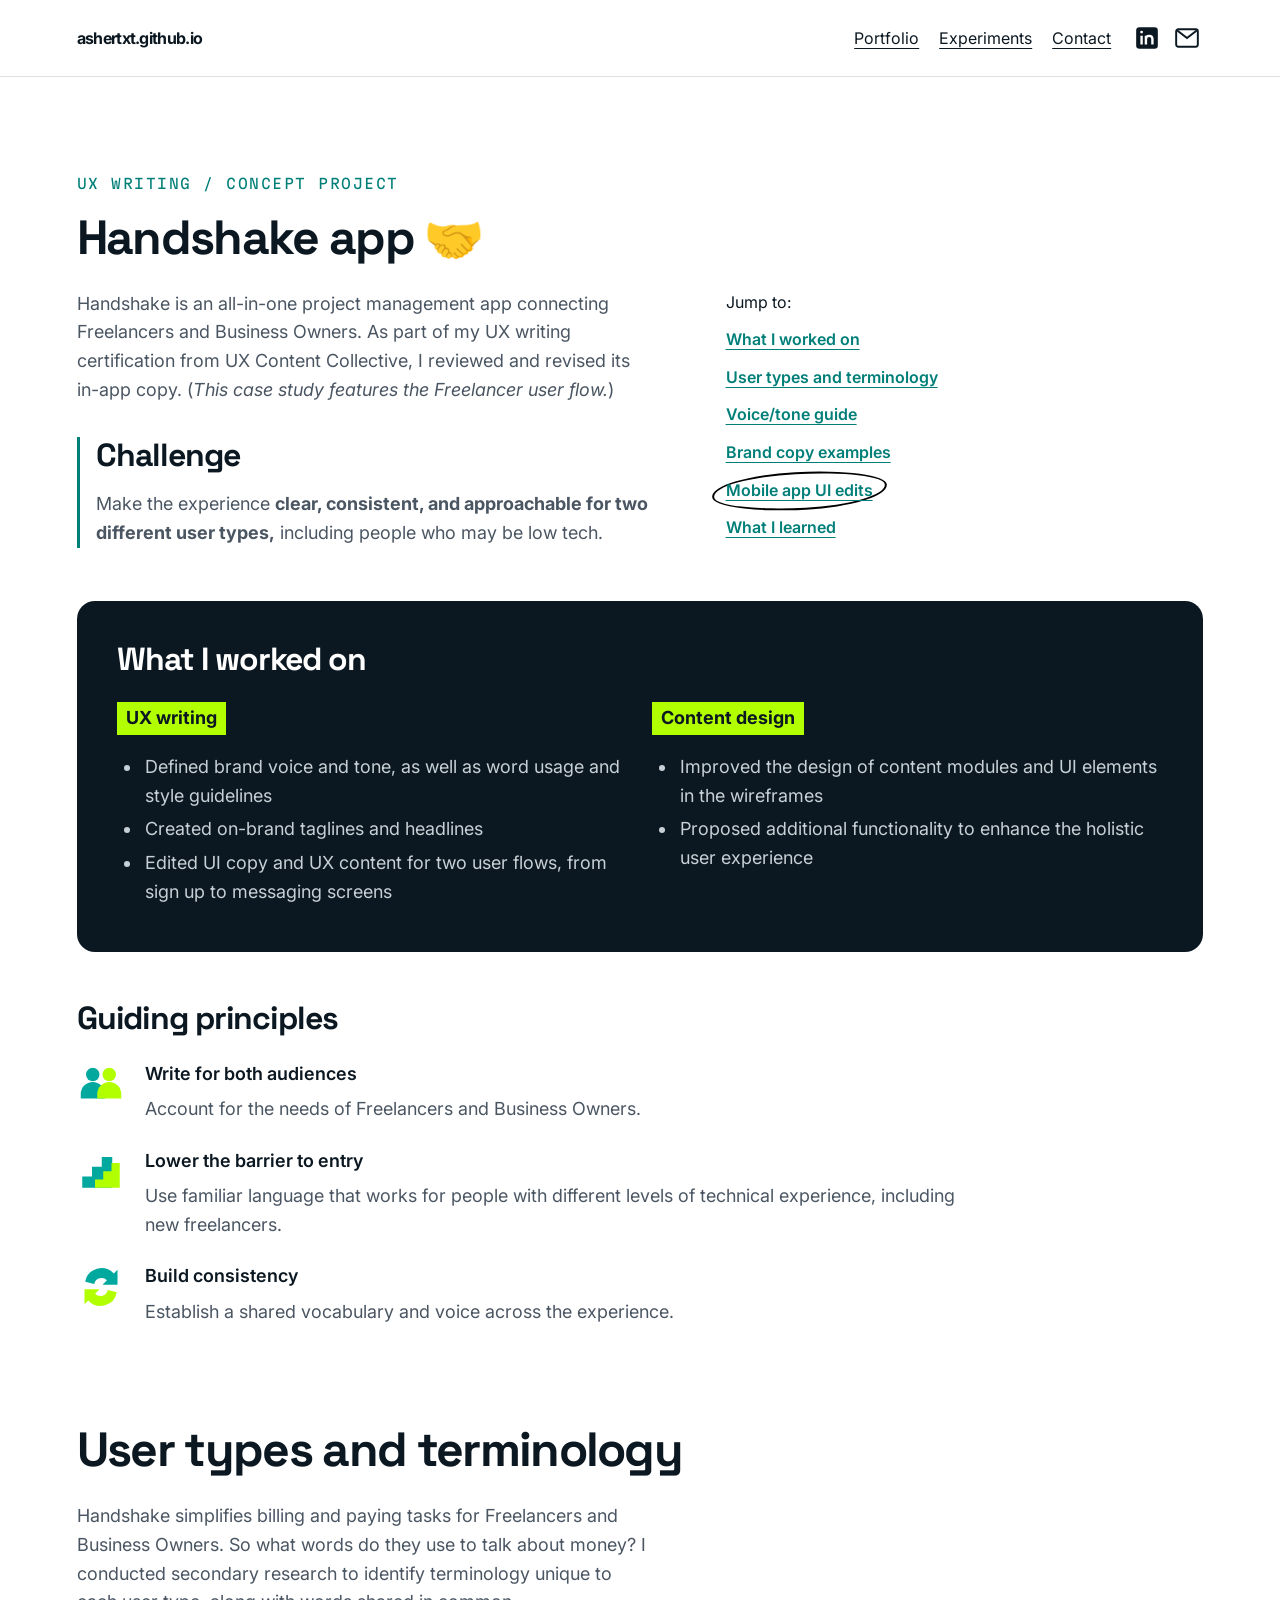
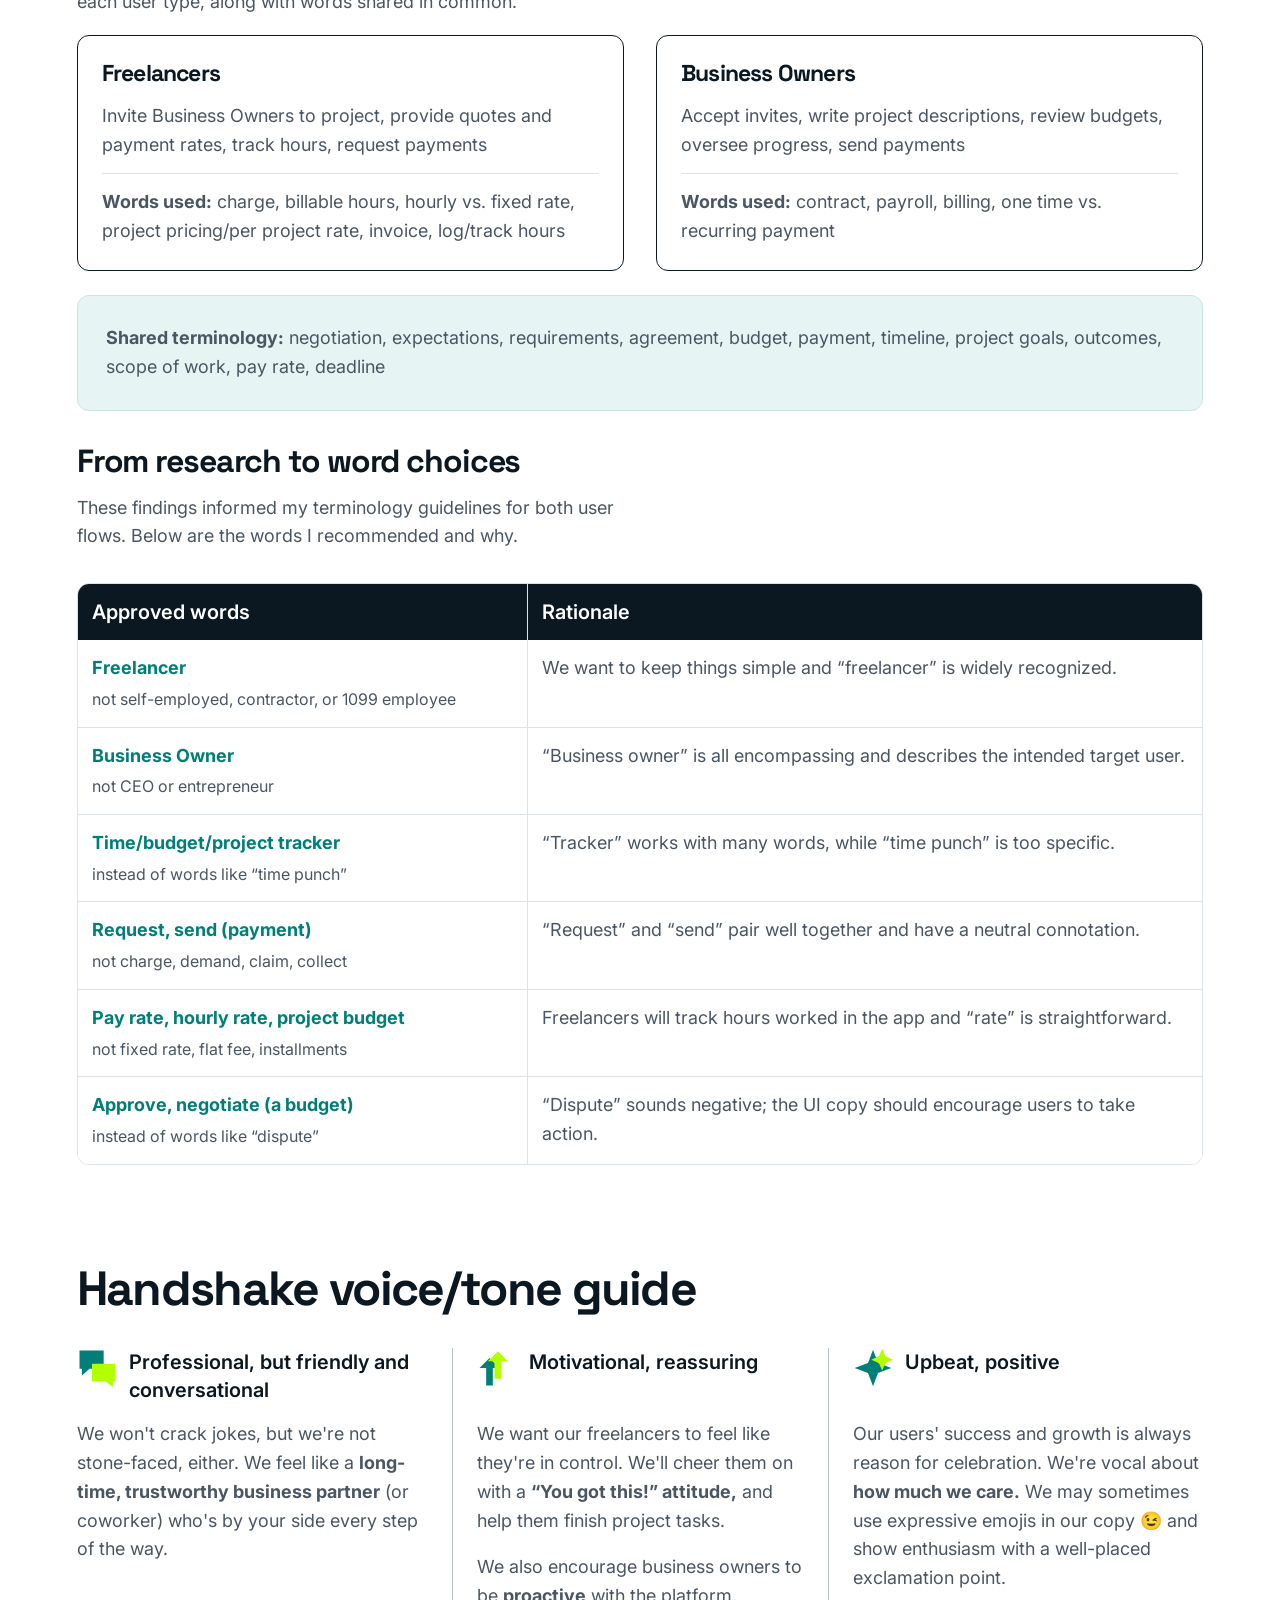
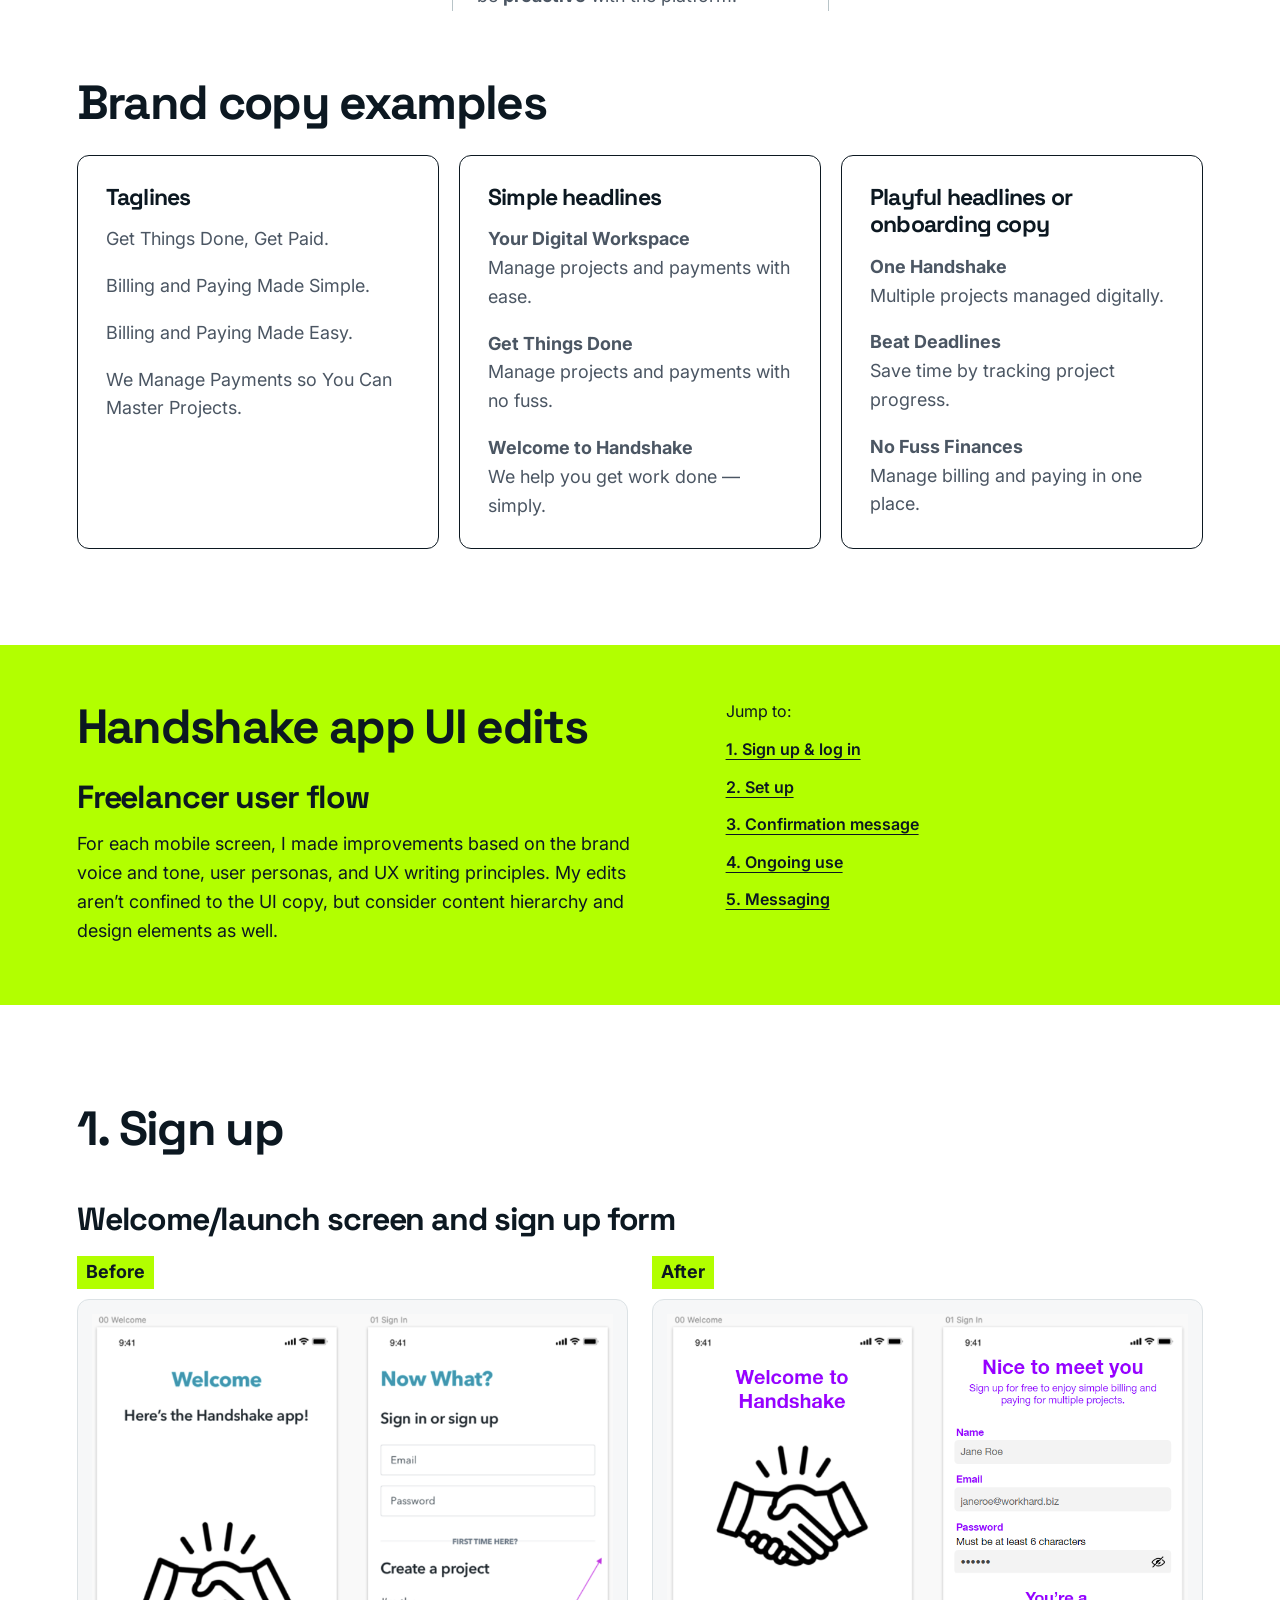
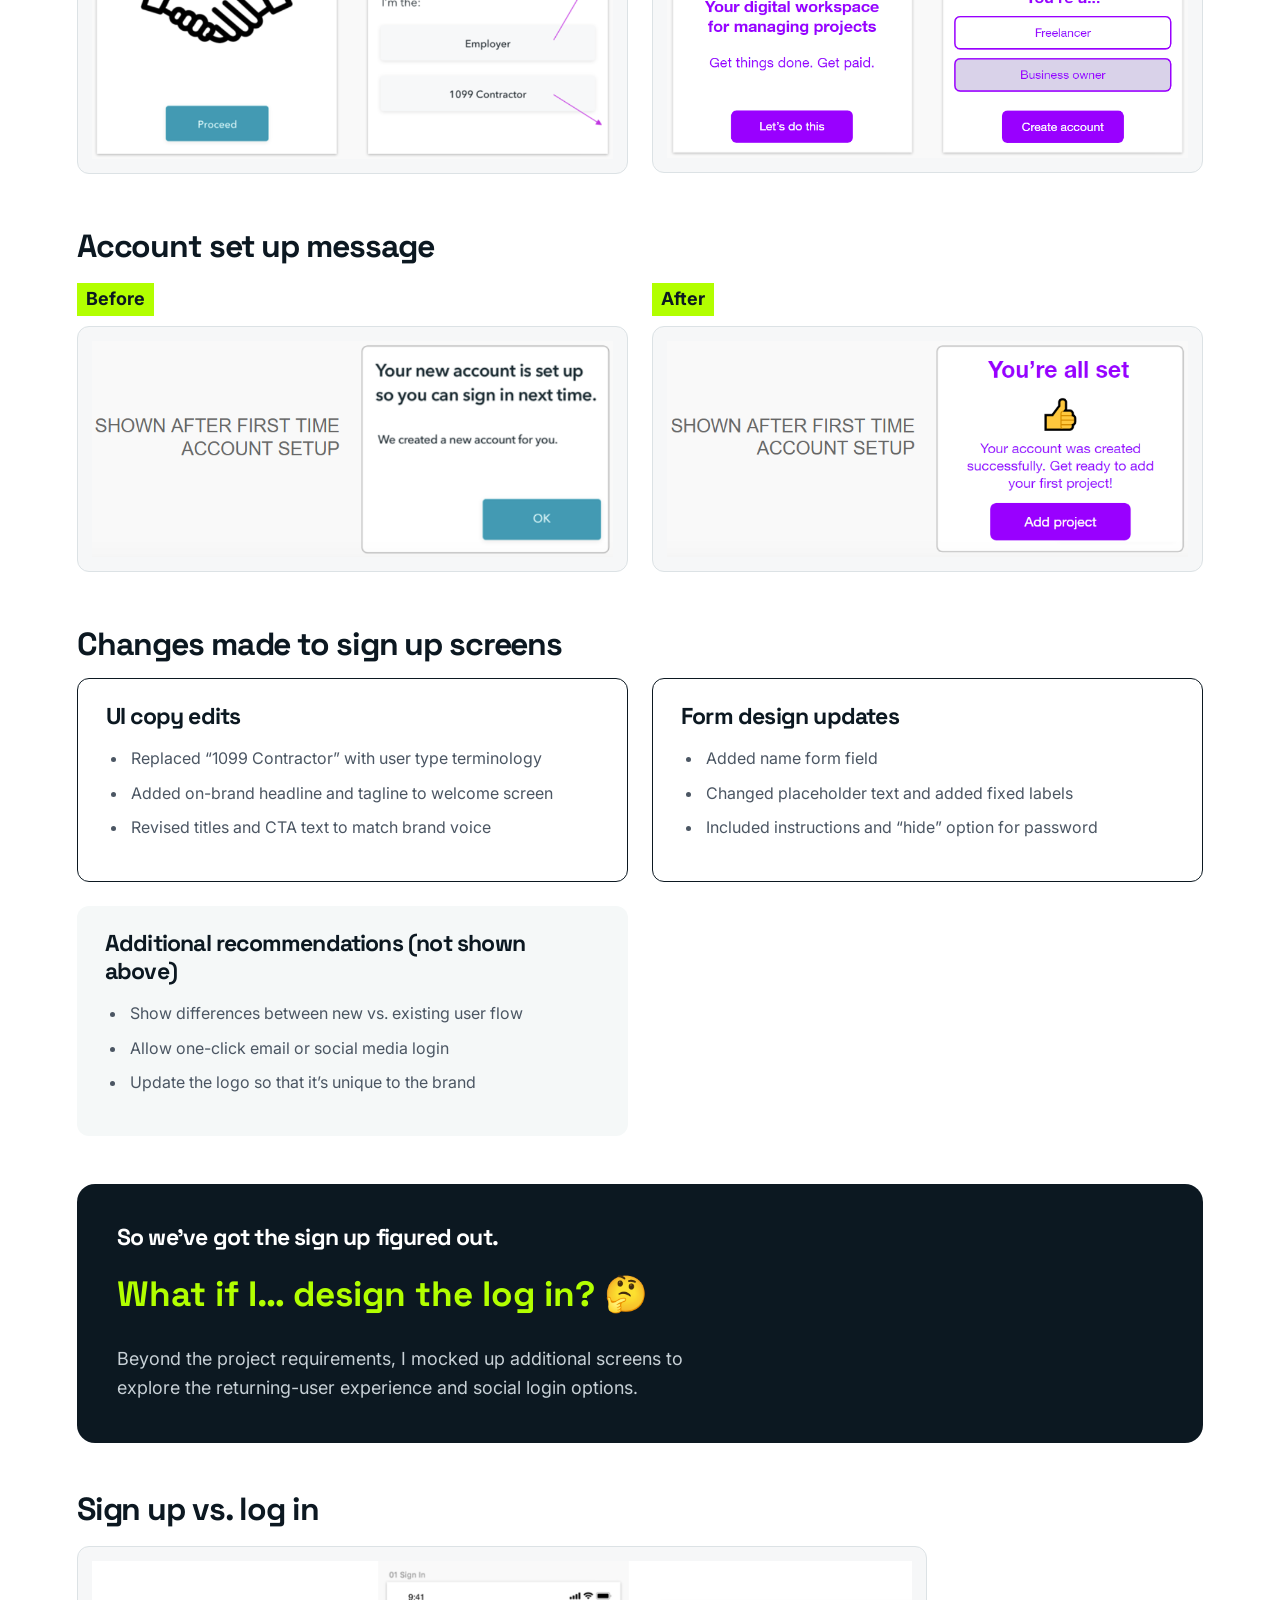
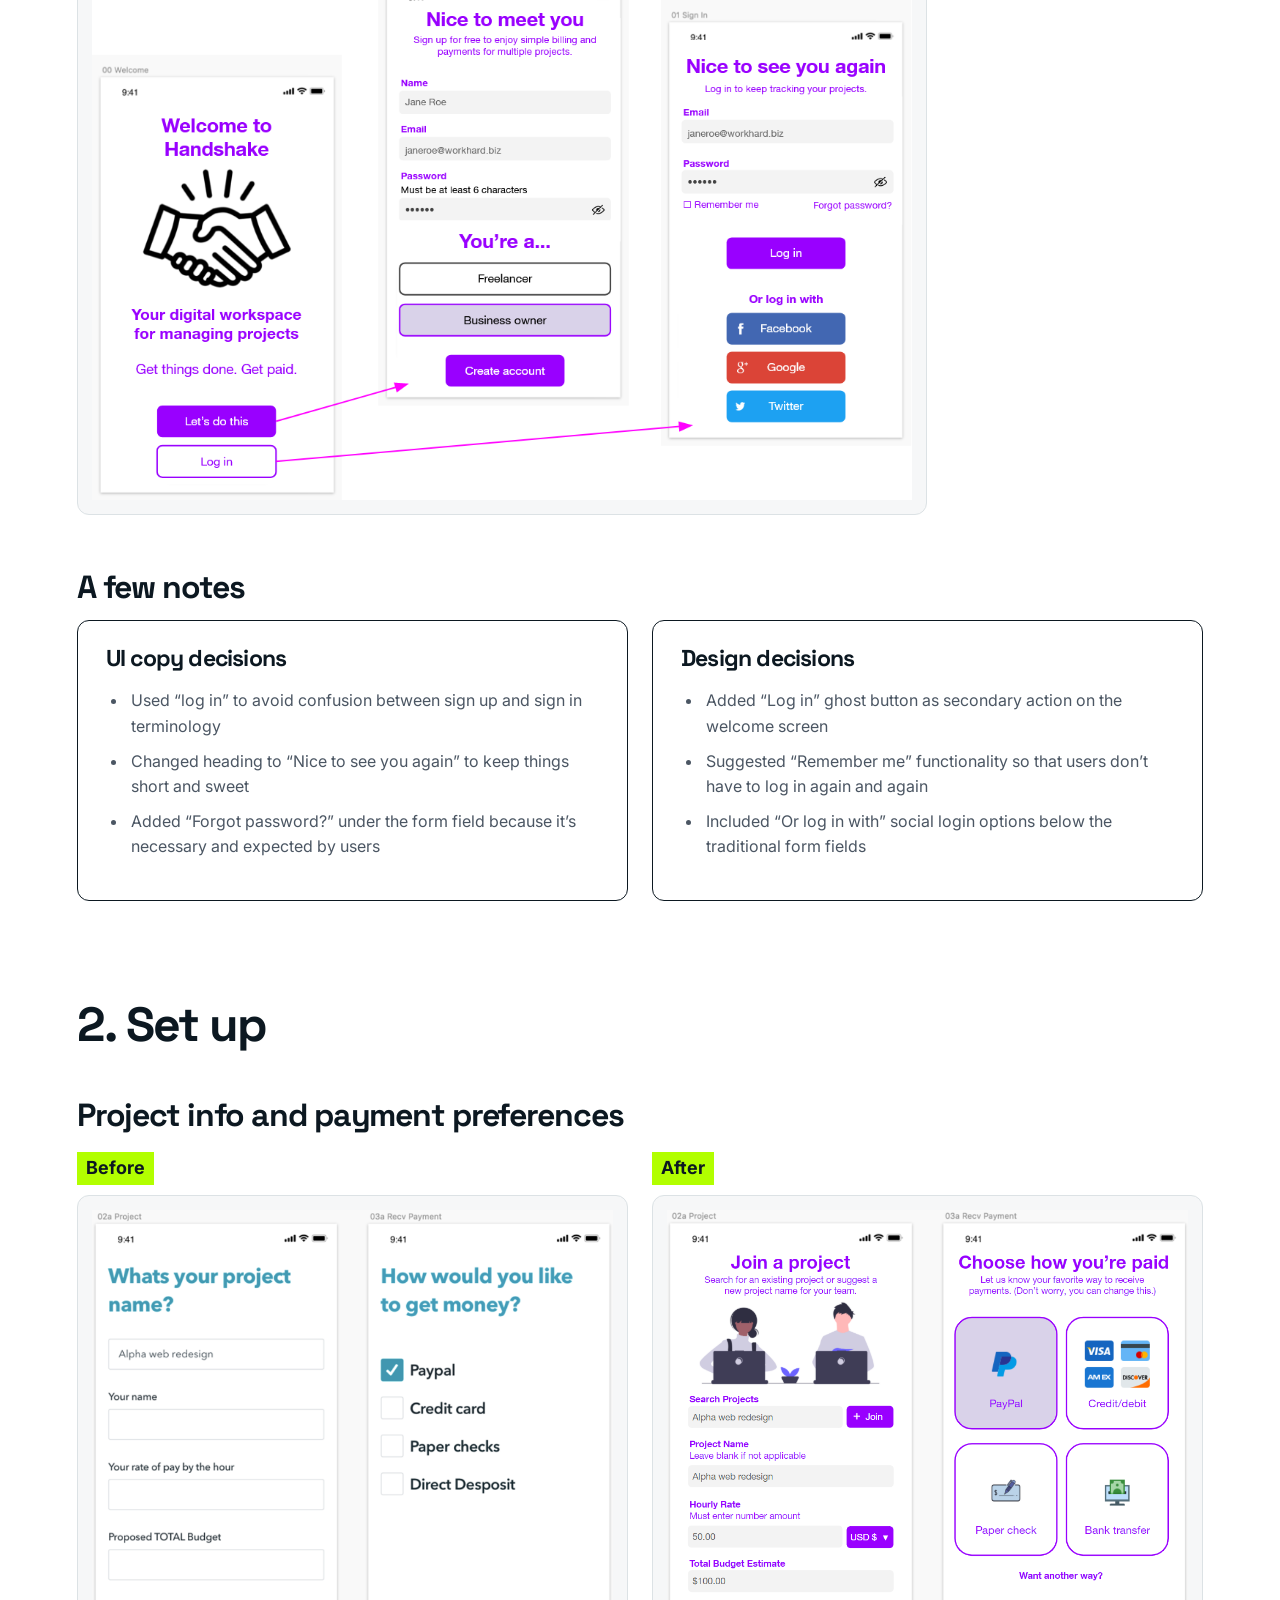
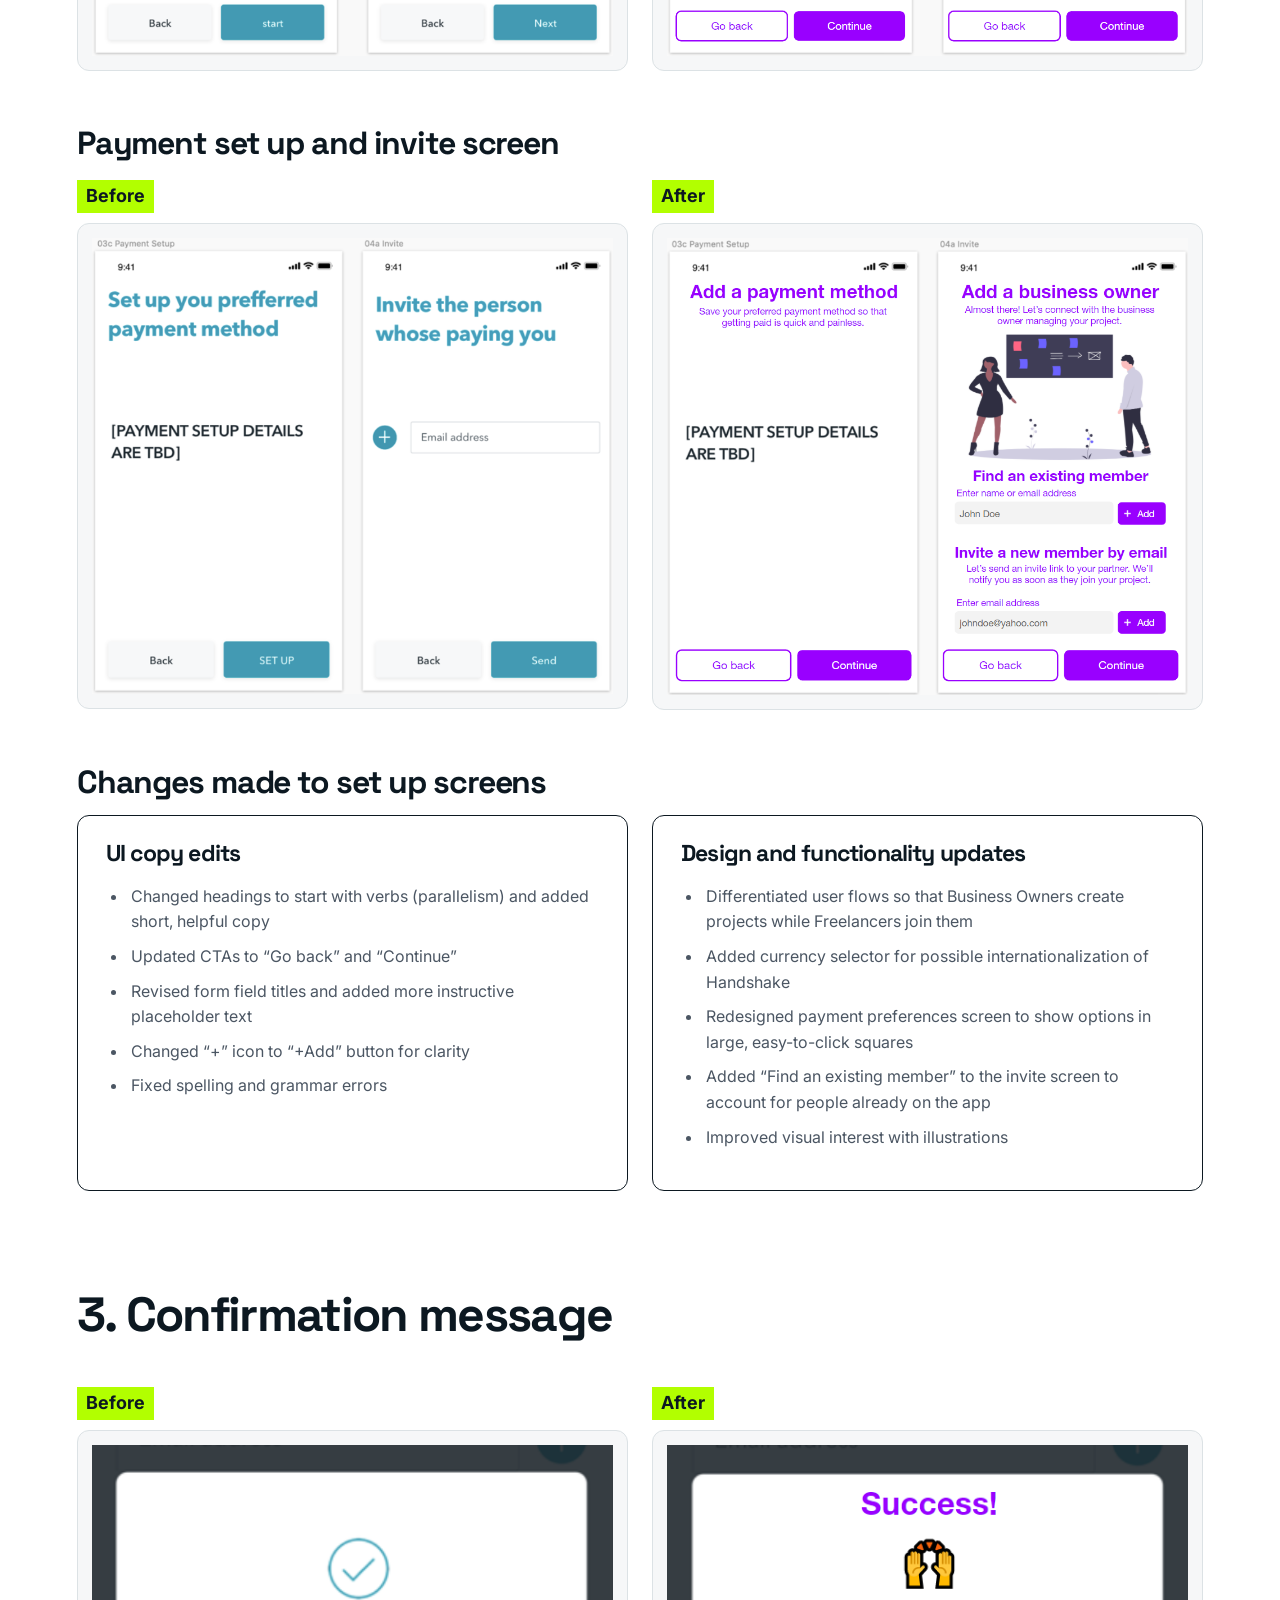
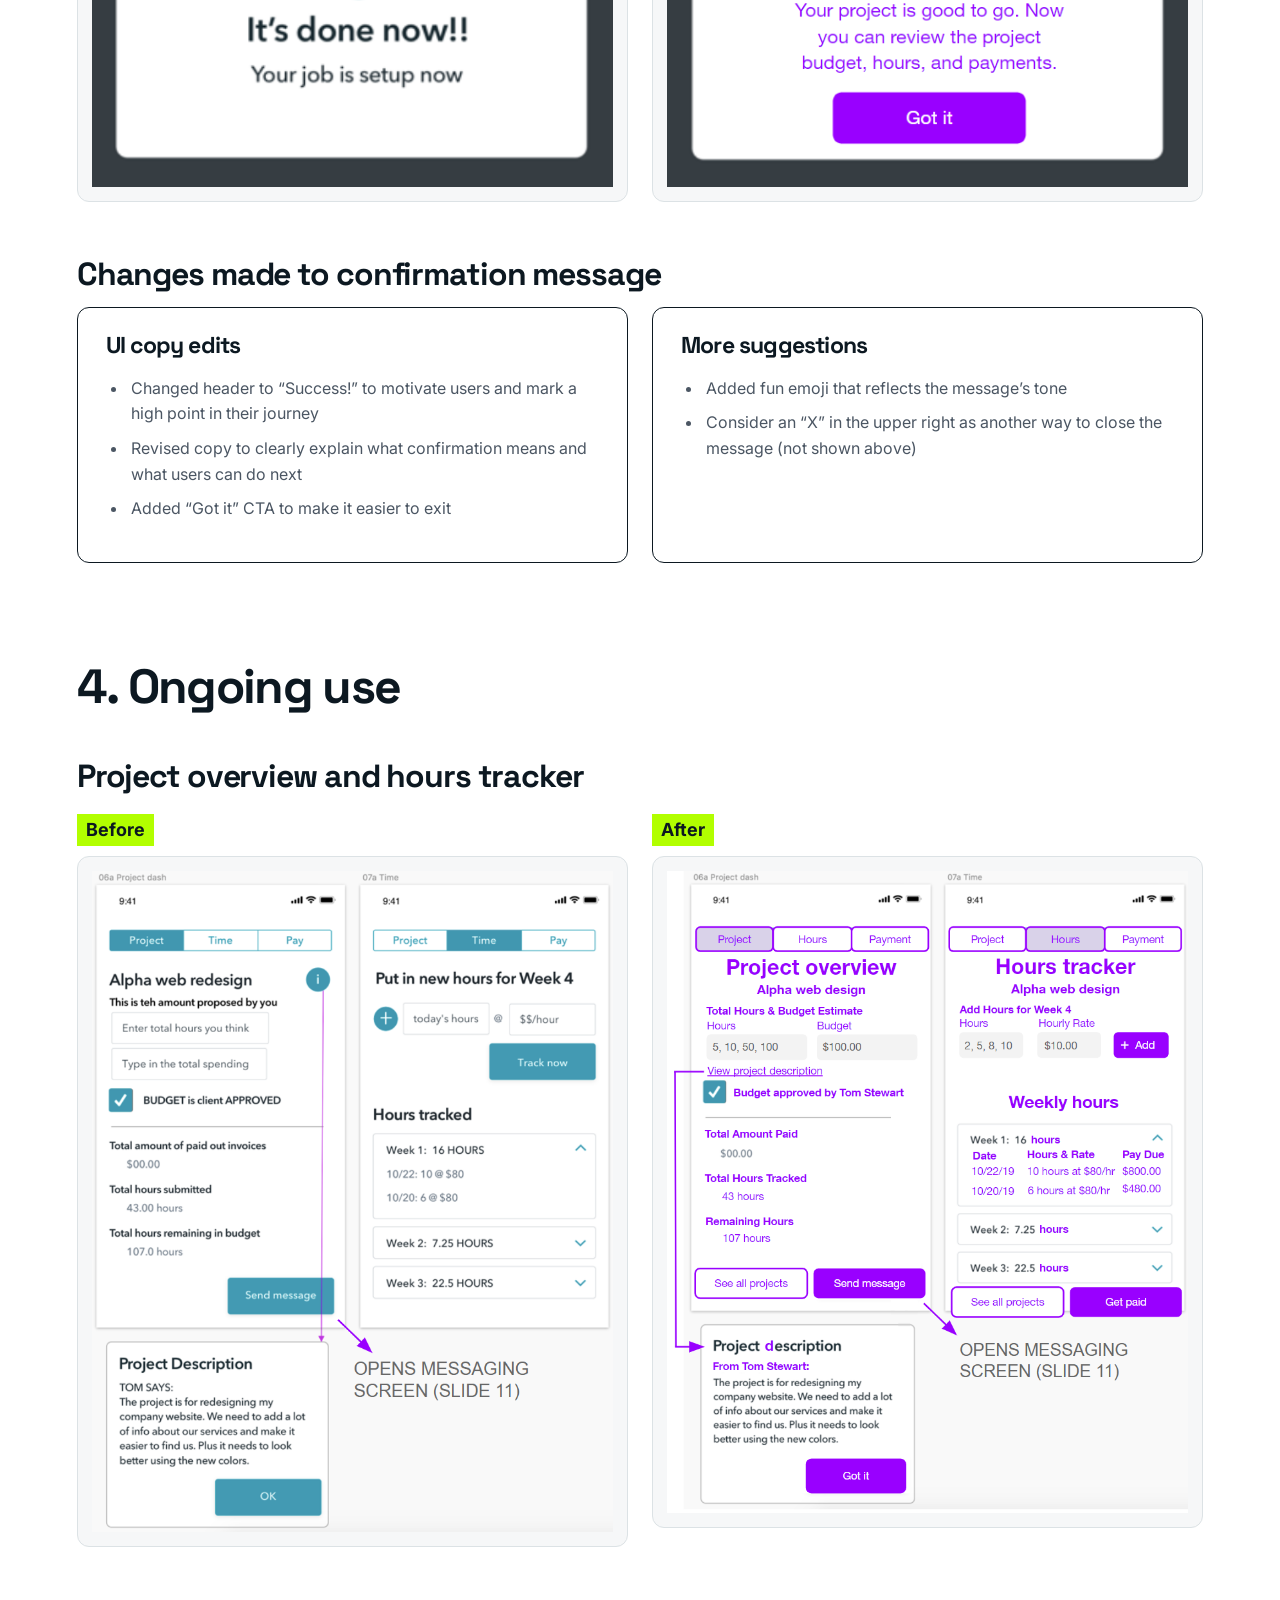
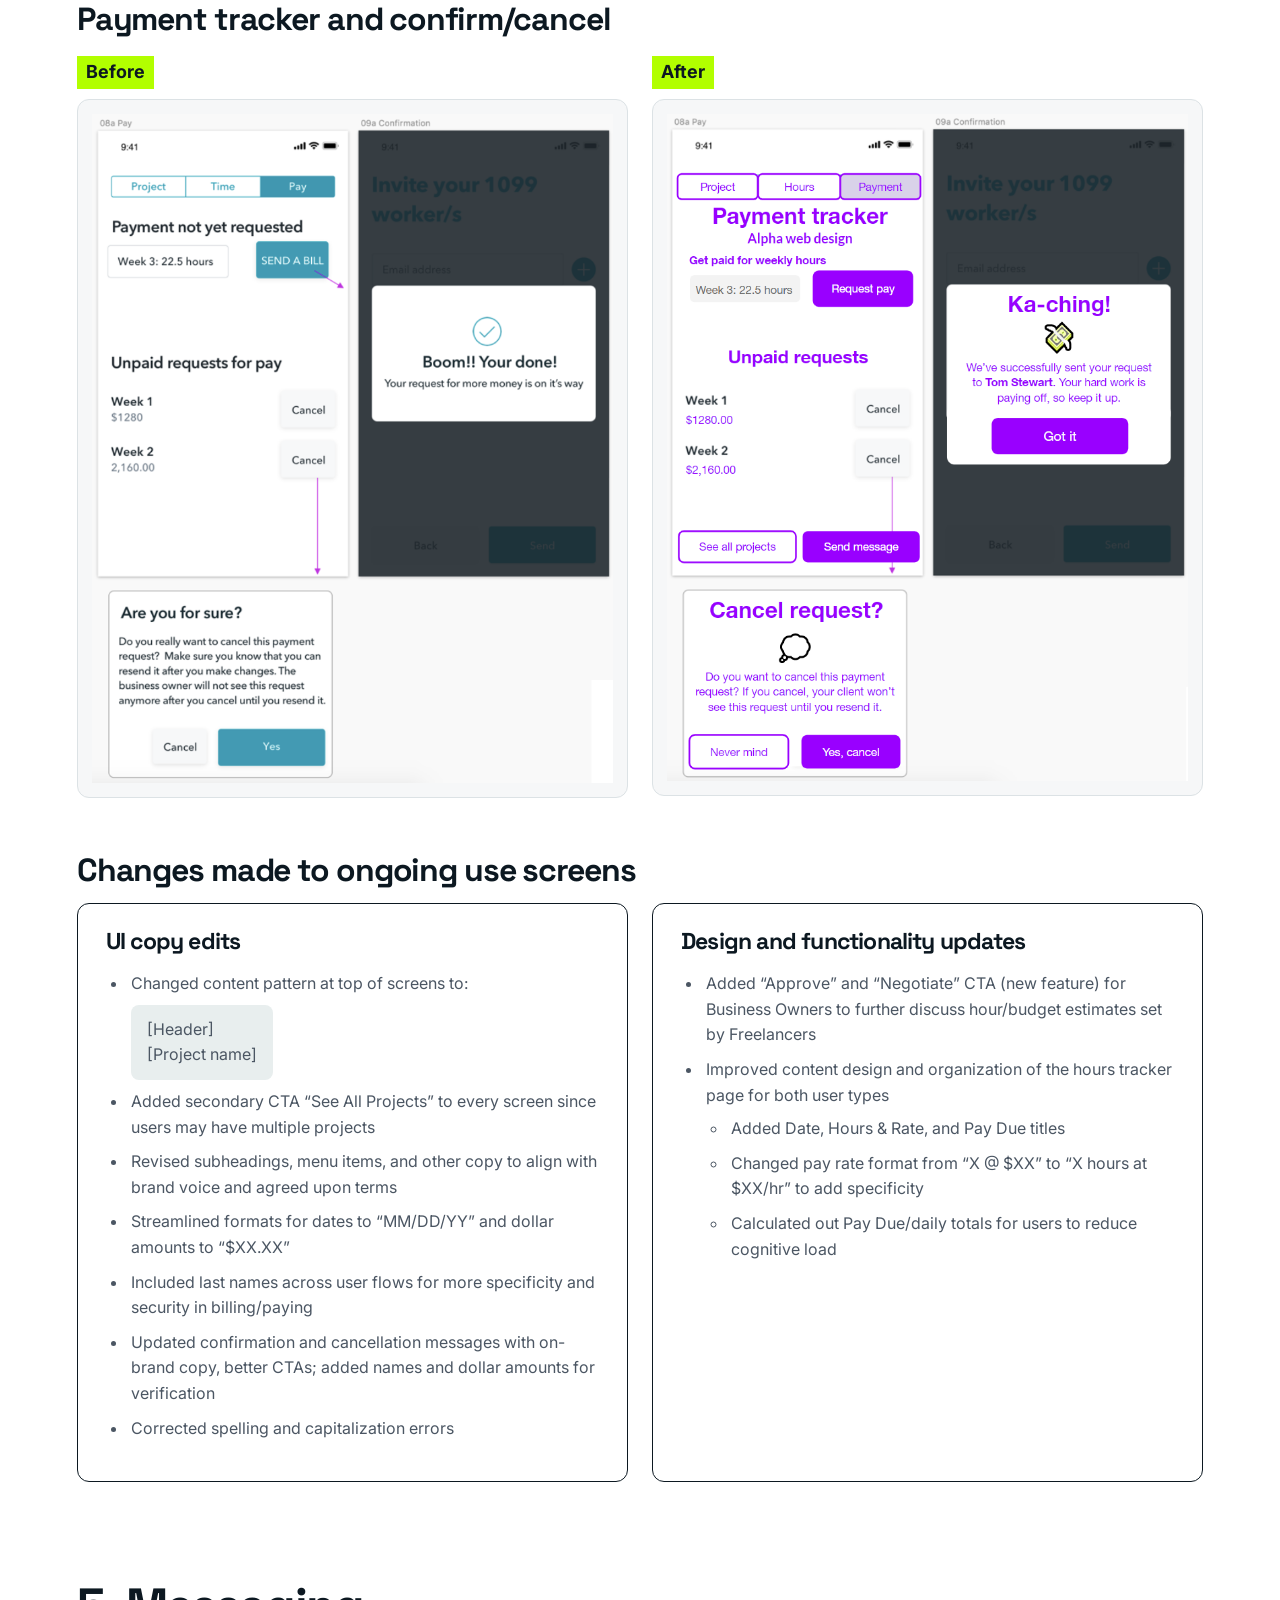
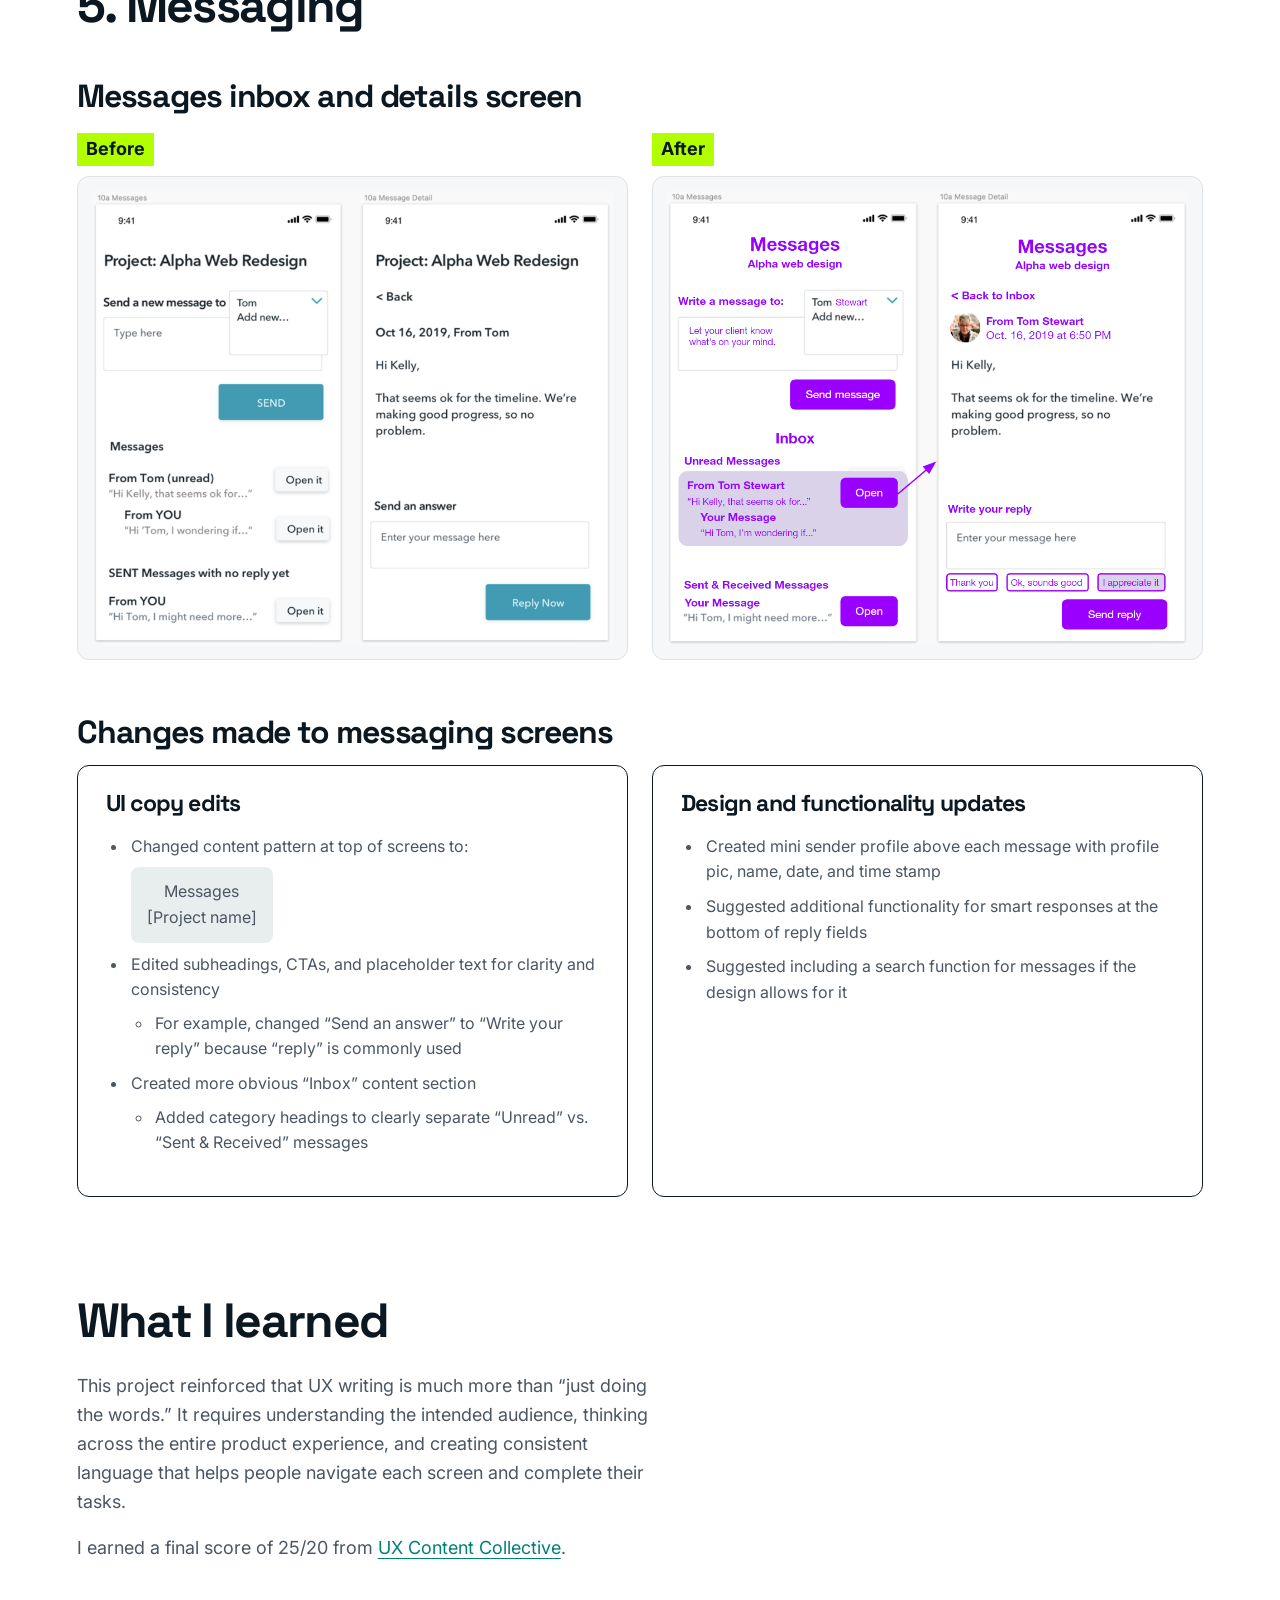
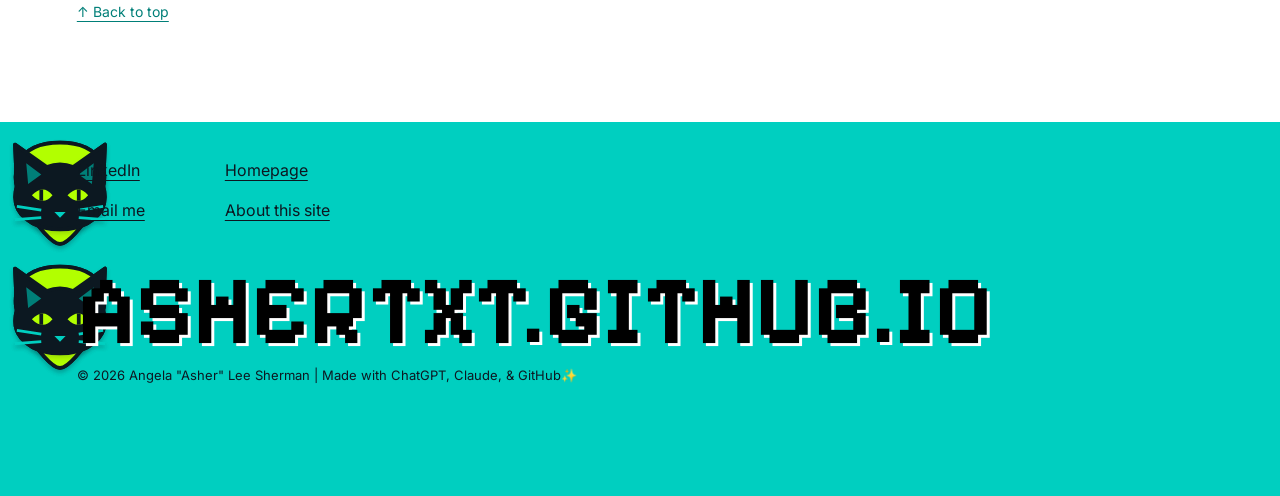
==== commit 94d44be2: "Updated metadata" ====
--- a/handshake/index.html
+++ b/handshake/index.html
@@ -1,3 +1,3 @@
 <!DOCTYPE html>
 
-<html lang="en"><head><meta charset="utf-8"/><meta content="width=device-width, initial-scale=1" name="viewport"/><meta content="Handshake app UX writing certificate case study: content strategy, voice and tone, and before-and-after mobile app screens." name="description"/><title>Handshake app — UX writing case study | ashertxt</title><link href="https://fonts.googleapis.com" rel="preconnect"/><link crossorigin="" href="https://fonts.gstatic.com" rel="preconnect"/><link href="https://fonts.googleapis.com/css2?family=Pixelify+Sans:wght@600;700&amp;family=Inter:wght@400;500;600;700&amp;family=Martian+Mono:wght@400&amp;family=Space+Grotesk:wght@400;500;600;700&amp;display=swap" rel="stylesheet"/><link href="assets/case-study.css" rel="stylesheet"/><link href="assets/shared-shell.css" rel="stylesheet"/></head><body id="top"><div id="asher-home"><a class="skip-link" href="#main-content">Skip to content</a><header><a class="brand" href="https://ashertxt.github.io/">ashertxt.github.io</a><nav aria-label="Main navigation"><a href="https://ashertxt.github.io/#portfolio">Portfolio</a><a href="https://ashertxt.github.io/#experiments">Experiments</a><a href="https://ashertxt.github.io/#contact">Contact</a><span class="nav-icons"><a aria-label="LinkedIn" class="nav-linkedin" href="https://www.linkedin.com/in/asher27" rel="noopener noreferrer" target="_blank"><svg aria-hidden="true" viewBox="0 0 24 24"><rect fill="currentColor" height="20" rx="3" width="20" x="2" y="2"></rect><path d="M7 10V18M11 18V10M11 13C11 9 17 9 17 13V18" fill="none" stroke="white" stroke-width="2.2"></path><circle cx="7" cy="6.5" fill="white" r="1.3"></circle></svg></a><a aria-label="Email Asher" class="nav-linkedin nav-email" href="mailto:asherdoeswork@gmail.com"><svg aria-hidden="true" fill="none" stroke="currentColor" stroke-width="1.8" viewBox="0 0 24 24"><rect fill="white" height="16" rx="2" width="20" x="2" y="4"></rect><path d="M3 5L12 12L21 5"></path></svg></a></span></nav></header><main class="case-study" id="main-content" tabindex="-1"><div id="case-study"><section class="hero"><div class="wrap"><div class="eyebrow">UX writing / Concept project</div><h1>Handshake app<span aria-hidden="true"> 🤝</span></h1><div class="hero-overview-layout"><div class="hero-overview-copy"><p>Handshake is an all-in-one project management app connecting Freelancers and Business Owners. As part of my UX writing certification from UX Content Collective, I reviewed and revised its in-app copy. (<em>This case study features the Freelancer user flow.</em>)</p><div class="problem-accent"><h2 class="hero-problem">Challenge</h2><p>Make the experience <strong>clear, consistent, and approachable for two different user types,</strong> including people who may be low tech.</p></div></div><nav aria-label="Case study sections" class="jump hero-toc"><span class="jump-label">Jump to:</span><ul><li><a href="#tasks">What I worked on</a></li><li><a href="#terminology">User types and terminology</a></li><li><a href="#voice">Voice/tone guide</a></li><li><a href="#brand-copy">Brand copy examples</a></li><li><a class="marker-link" href="#ui-edits">Mobile app UI edits</a></li><li><a href="#lessons-learned">What I learned</a></li></ul></nav></div></div></section><section class="section" id="tasks"><div class="wrap"><div class="approach-tasks tasks-callout dark"><h2 class="">What I worked on</h2><div class="split"><div class="task-column"><h3><span class="comparison-highlight">UX writing</span></h3><ul><li>Defined brand voice and tone, as well as word usage and style guidelines</li><li>Created on-brand taglines and headlines</li><li>Edited UI copy and UX content for two user flows, from sign up to messaging screens</li></ul></div><div class="task-column"><h3><span class="comparison-highlight">Content design</span></h3><ul><li>Improved the design of content modules and UI elements in the wireframes</li><li>Proposed additional functionality to enhance the holistic user experience</li></ul></div></div></div><h2 class="principles-title">Guiding principles</h2><ul class="principle-list"><li class="principle-row"><span class="principle-icon"><svg aria-hidden="true" focusable="false" viewBox="0 0 64 64" xmlns="http://www.w3.org/2000/svg"><circle cx="21" cy="18" fill="#00A89D" r="9"></circle><path d="M5 50v-6a16 16 0 0 1 32 0v6z" fill="#00A89D"></path><circle cx="43" cy="18" fill="#B2FF00" r="9"></circle><path d="M27 50v-6a16 16 0 0 1 32 0v6z" fill="#B2FF00"></path></svg></span><div class="principle-copy"><h3>Write for both audiences</h3><p>Account for the needs of Freelancers and Business Owners.</p></div></li><li class="principle-row"><span class="principle-icon"><svg aria-hidden="true" focusable="false" viewBox="0 0 64 64" xmlns="http://www.w3.org/2000/svg"><path d="M7 53V38h13V25h13V12h14v41z" fill="#00A89D"></path><path d="M24 53V42h11V31h11V20h11v33z" fill="#B2FF00"></path></svg></span><div class="principle-copy"><h3>Lower the barrier to entry</h3><p>Use familiar language that works for people with different levels of technical experience, including new freelancers.</p></div></li><li class="principle-row"><span class="principle-icon"><svg aria-hidden="true" focusable="false" viewBox="0 0 64 64" xmlns="http://www.w3.org/2000/svg"><path d="M11 25A22 22 0 0 1 49 14l5-5v20H34l6-6a10 10 0 0 0-17 5z" fill="#00A89D"></path><path d="M53 39A22 22 0 0 1 15 50l-5 5V35h20l-6 6a10 10 0 0 0 17-5z" fill="#B2FF00"></path></svg></span><div class="principle-copy"><h3>Build consistency</h3><p>Establish a shared vocabulary and voice across the experience.</p></div></li></ul></div></section><section class="section" id="terminology"><div class="wrap"><h2 class="jump-heading">User types and terminology</h2><p>Handshake simplifies billing and paying tasks for Freelancers and Business Owners. So what words do they use to talk about money? I conducted secondary research to identify terminology unique to each user type, along with words shared in common.</p><div class="split"><div class="tile user-type-card"><h3>Freelancers</h3><p>Invite Business Owners to project, provide quotes and payment rates, track hours, request payments</p><p class="user-type-words"><strong>Words used:</strong> charge, billable hours, hourly vs. fixed rate, project pricing/per project rate, invoice, log/track hours</p></div><div class="tile user-type-card"><h3>Business Owners</h3><p>Accept invites, write project descriptions, review budgets, oversee progress, send payments</p><p class="user-type-words"><strong>Words used:</strong> contract, payroll, billing, one time vs. recurring payment</p></div></div><div class="tile shared-terminology"><p><strong>Shared terminology:</strong> negotiation, expectations, requirements, agreement, budget, payment, timeline, project goals, outcomes, scope of work, pay rate, deadline</p></div><div class="word-choice-intro"><h3>From research to word choices</h3><p>These findings informed my terminology guidelines for both user flows. Below are the words I recommended and why.</p></div><div class="term-table-frame"><table aria-label="Recommended terminology and rationale" class="term-table"><thead><tr><th scope="col">Approved words</th><th scope="col">Rationale</th></tr></thead><tbody><tr><td><strong>Freelancer</strong><small>not self-employed, contractor, or 1099 employee</small></td><td>We want to keep things simple and “freelancer” is widely recognized.</td></tr><tr><td><strong>Business Owner</strong><small>not CEO or entrepreneur</small></td><td>“Business owner” is all encompassing and describes the intended target user.</td></tr><tr><td><strong>Time/budget/project tracker</strong><small>instead of words like “time punch”</small></td><td>“Tracker” works with many words, while “time punch” is too specific.</td></tr><tr><td><strong>Request, send (payment)</strong><small>not charge, demand, claim, collect</small></td><td>“Request” and “send” pair well together and have a neutral connotation.</td></tr><tr><td><strong>Pay rate, hourly rate, project budget</strong><small>not fixed rate, flat fee, installments</small></td><td>Freelancers will track hours worked in the app and “rate” is straightforward.</td></tr><tr><td><strong>Approve, negotiate (a budget)</strong><small>instead of words like “dispute”</small></td><td>“Dispute” sounds negative; the UI copy should encourage users to take action.</td></tr></tbody></table></div></div></section><section class="section no-divider-after voice-group-start" id="voice"><div class="wrap"><h2 class="jump-heading">Handshake voice/tone guide</h2><div class="voice-traits"><div class="voice-trait"><div class="voice-trait-heading"><svg aria-hidden="true" class="voice-trait-icon" focusable="false" viewBox="0 0 48 48"><path d="M3 3H32V25H15L6 33V25H3Z" fill="#007f78"></path><path d="M18 19H46V40H43V47L34 40H18Z" fill="#b2ff00"></path></svg><h3>Professional, but friendly and conversational</h3></div><p>We won't crack jokes, but we're not stone-faced, either. We feel like a <strong>long-time, trustworthy business partner</strong> (or coworker) who's by your side every step of the way.</p></div><div class="voice-trait"><div class="voice-trait-heading"><svg aria-hidden="true" class="voice-trait-icon" focusable="false" viewBox="0 0 48 48"><path d="M3 24L15 12L27 24H19V45H11V24Z" fill="#007f78"></path><path d="M19 13L31 1L43 13H35V34H27V13Z" fill="#b2ff00" transform="translate(-6 3)"></path></svg><h3>Motivational, reassuring</h3></div><p>We want our freelancers to feel like they're in control. We'll cheer them on with a <strong>“You got this!” attitude,</strong> and help them finish project tasks.</p><p>We also encourage business owners to be <strong>proactive</strong> with the platform.</p></div><div class="voice-trait"><div class="voice-trait-heading"><svg aria-hidden="true" class="voice-trait-icon" focusable="false" viewBox="0 0 48 48"><path d="M24 2L30 18L46 24L30 30L24 46L18 30L2 24L18 18Z" fill="#007f78"></path><path d="M35 1L39 10L48 14L39 18L35 27L31 18L22 14L31 10Z" fill="#b2ff00"></path></svg><h3>Upbeat, positive</h3></div><p>Our users' success and growth is always reason for celebration. We're vocal about <strong>how much we care.</strong> We may sometimes use expressive emojis in our copy 😉 and show enthusiasm with a well-placed exclamation point.</p></div></div></div></section><section class="section voice-group-continuation" id="brand-copy"><div class="wrap"><h2 class="jump-heading">Brand copy examples</h2><div class="examples"><div class="tile"><h3>Taglines</h3><p>Get Things Done, Get Paid.</p><p>Billing and Paying Made Simple.</p><p>Billing and Paying Made Easy.</p><p>We Manage Payments so You Can Master Projects.</p></div><div class="tile"><h3>Simple headlines</h3><p><strong>Your Digital Workspace</strong>Manage projects and payments with ease.</p><p><strong>Get Things Done</strong>Manage projects and payments with no fuss.</p><p><strong>Welcome to Handshake</strong>We help you get work done — simply.</p></div><div class="tile"><h3>Playful headlines or onboarding copy</h3><p><strong>One Handshake</strong>Multiple projects managed digitally.</p><p><strong>Beat Deadlines</strong>Save time by tracking project progress.</p><p><strong>No Fuss Finances</strong>Manage billing and paying in one place.</p></div></div></div></section><section class="flow-head" id="ui-edits"><div class="wrap"><div class="flow-overview-layout"><div><h2 class="jump-heading">Handshake app UI edits</h2><h3>Freelancer user flow</h3><p>For each mobile screen, I made improvements based on the brand voice and tone, user personas, and UX writing principles. My edits aren’t confined to the UI copy, but consider content hierarchy and design elements as well.</p></div><nav aria-label="Mobile UI edits" class="jump flow-toc"><span class="jump-label">Jump to:</span><ul><li><a href="#signup">1. Sign up &amp; log in</a></li><li><a href="#setup">2. Set up</a></li><li><a href="#confirmation">3. Confirmation message</a></li><li><a href="#ongoing">4. Ongoing use</a></li><li><a href="#messaging">5. Messaging</a></li></ul></nav></div></div></section><section class="flow-section" id="signup"><div class="wrap"><h2 class="jump-heading">1. Sign up</h2><div class="comparison"><h3>Welcome/launch screen and sign up form</h3><div class="compare-grid"><figure><figcaption><span class="comparison-highlight">Before</span></figcaption><div class="shot"><img alt="Welcome/launch screen and sign up form before" height="739" loading="lazy" src="assets/01A-Handshake_SignUp_Before.png" width="865"/></div></figure><figure><figcaption><span class="comparison-highlight">After</span></figcaption><div class="shot"><img alt="Welcome/launch screen and sign up form after" height="740" loading="lazy" src="assets/01B-Handshake_SignUp_After.png" width="868"/></div></figure></div></div><div class="comparison"><h3>Account set up message</h3><div class="compare-grid"><figure><figcaption><span class="comparison-highlight">Before</span></figcaption><div class="shot"><img alt="Account set up message before" height="310" loading="lazy" src="assets/01C-Handshake_AccountSetUp_Before.png" width="750"/></div></figure><figure><figcaption><span class="comparison-highlight">After</span></figcaption><div class="shot"><img alt="Account set up message after" height="312" loading="lazy" src="assets/01D-Handshake_AccountSetUp_After.png" width="752"/></div></figure></div></div><h3>Changes made to sign up screens</h3><div class="notes-grid"><div class="note"><h4>UI copy edits</h4><ul><li>Replaced “1099 Contractor” with user type terminology</li><li>Added on-brand headline and tagline to welcome screen</li><li>Revised titles and CTA text to match brand voice</li></ul></div><div class="note"><h4>Form design updates</h4><ul><li>Added name form field</li><li>Changed placeholder text and added fixed labels</li><li>Included instructions and “hide” option for password</li></ul></div><div class="note note-additional"><h4>Additional recommendations (not shown above)</h4><ul><li>Show differences between new vs. existing user flow</li><li>Allow one-click email or social media login</li><li>Update the logo so that it’s unique to the brand</li></ul></div></div><div class="callout login-exploration"><p class="exploration-intro">So we’ve got the sign up figured out.</p><p class="quote"><strong>What if I… design the log in? 🤔</strong></p><p>Beyond the project requirements, I mocked up additional screens to explore the returning-user experience and social login options.</p></div><div class="comparison"><h3>Sign up vs. log in</h3><figure style="margin:0;max-width:850px"><div class="shot"><img alt="Sign up versus log in exploration" height="736" loading="lazy" src="assets/01E-Handshake_SignUpLogIn.png" width="1120"/></div></figure></div><h3>A few notes</h3><div class="notes-grid"><div class="note"><h4>UI copy decisions</h4><ul><li>Used “log in” to avoid confusion between sign up and sign in terminology</li><li>Changed heading to “Nice to see you again” to keep things short and sweet</li><li>Added “Forgot password?” under the form field because it’s necessary and expected by users</li></ul></div><div class="note"><h4>Design decisions</h4><ul><li>Added “Log in” ghost button as secondary action on the welcome screen</li><li>Suggested “Remember me” functionality so that users don’t have to log in again and again</li><li>Included “Or log in with” social login options below the traditional form fields</li></ul></div></div></div></section><section class="flow-section" id="setup"><div class="wrap"><h2 class="jump-heading">2. Set up</h2><div class="comparison"><h3>Project info and payment preferences</h3><div class="compare-grid"><figure><figcaption><span class="comparison-highlight">Before</span></figcaption><div class="shot"><img alt="Project info and payment preferences before" height="815" loading="lazy" src="assets/02A-Handshake_ProjectInfoandPaymentPreferences_Freelancer_Before.png" width="952"/></div></figure><figure><figcaption><span class="comparison-highlight">After</span></figcaption><div class="shot"><img alt="Project info and payment preferences after" height="814" loading="lazy" src="assets/02B-Handshake_ProjectInfoandPaymentPreferences_Freelancer_After.png" width="950"/></div></figure></div></div><div class="comparison"><h3>Payment set up and invite screen</h3><div class="compare-grid"><figure><figcaption><span class="comparison-highlight">Before</span></figcaption><div class="shot"><img alt="Payment set up and invite screen before" height="813" loading="lazy" src="assets/02C-Handshake_PaymentSetupInviteScreen_Freelancer_Before.png" width="929"/></div></figure><figure><figcaption><span class="comparison-highlight">After</span></figcaption><div class="shot"><img alt="Payment set up and invite screen after" height="812" loading="lazy" src="assets/02D-Handshake_PaymentSetupInviteScreen_Freelancer_After.png" width="926"/></div></figure></div></div><h3>Changes made to set up screens</h3><div class="notes-grid"><div class="note"><h4>UI copy edits</h4><ul><li>Changed headings to start with verbs (parallelism) and added short, helpful copy</li><li>Updated CTAs to “Go back” and “Continue”</li><li>Revised form field titles and added more instructive placeholder text</li><li>Changed “+” icon to “+Add” button for clarity</li><li>Fixed spelling and grammar errors</li></ul></div><div class="note"><h4>Design and functionality updates</h4><ul><li>Differentiated user flows so that Business Owners create projects while Freelancers join them</li><li>Added currency selector for possible internationalization of Handshake</li><li>Redesigned payment preferences screen to show options in large, easy-to-click squares</li><li>Added “Find an existing member” to the invite screen to account for people already on the app</li><li>Improved visual interest with illustrations</li></ul></div></div></div></section><section class="flow-section" id="confirmation"><div class="wrap"><h2 class="jump-heading">3. Confirmation message</h2><div class="comparison"><div class="compare-grid"><figure><figcaption><span class="comparison-highlight">Before</span></figcaption><div class="shot"><div class="confirmation-crop"><img alt="Confirmation message before" height="842" loading="lazy" src="assets/03A-Handshake_ConfirmationMessage_Freelancer_Before.png" width="548"/></div></div></figure><figure><figcaption><span class="comparison-highlight">After</span></figcaption><div class="shot"><div class="confirmation-crop"><img alt="Confirmation message after" height="844" loading="lazy" src="assets/03B-Handshake_ConfirmationMessage_Freelancer_After.png" width="548"/></div></div></figure></div></div><h3>Changes made to confirmation message</h3><div class="notes-grid"><div class="note"><h4>UI copy edits</h4><ul><li>Changed header to “Success!” to motivate users and mark a high point in their journey</li><li>Revised copy to clearly explain what confirmation means and what users can do next</li><li>Added “Got it” CTA to make it easier to exit</li></ul></div><div class="note"><h4>More suggestions</h4><ul><li>Added fun emoji that reflects the message’s tone</li><li>Consider an “X” in the upper right as another way to close the message (not shown above)</li></ul></div></div></div></section><section class="flow-section" id="ongoing"><div class="wrap"><h2 class="jump-heading">4. Ongoing use</h2><div class="comparison"><h3>Project overview and hours tracker</h3><div class="compare-grid"><figure><figcaption><span class="comparison-highlight">Before</span></figcaption><div class="shot"><img alt="Project overview and hours tracker before" height="989" loading="lazy" src="assets/04A-Handshake_ProjectOverviewHoursTracker_Freelancer_Before.png" width="780"/></div></figure><figure><figcaption><span class="comparison-highlight">After</span></figcaption><div class="shot"><img alt="Project overview and hours tracker after" height="997" loading="lazy" src="assets/04B-Handshake_ProjectOverviewHoursTracker_Freelancer_After.png" width="810"/></div></figure></div></div><div class="comparison"><h3>Payment tracker and confirm/cancel</h3><div class="compare-grid"><figure><figcaption><span class="comparison-highlight">Before</span></figcaption><div class="shot"><img alt="Payment tracker and confirm/cancel before" height="994" loading="lazy" src="assets/04C-Handshake_PaymentTracker_Freelancer_Before.png" width="775"/></div></figure><figure><figcaption><span class="comparison-highlight">After</span></figcaption><div class="shot"><img alt="Payment tracker and confirm/cancel after" height="990" loading="lazy" src="assets/04D-Handshake_PaymentTracker_Freelancer_After.png" width="774"/></div></figure></div></div><h3>Changes made to ongoing use screens</h3><div class="notes-grid"><div class="note"><h4>UI copy edits</h4><ul><li>Changed content pattern at top of screens to: <span class="code-example">[Header]<br/>[Project name]</span></li><li>Added secondary CTA “See All Projects” to every screen since users may have multiple projects</li><li>Revised subheadings, menu items, and other copy to align with brand voice and agreed upon terms</li><li>Streamlined formats for dates to “MM/DD/YY” and dollar amounts to “$XX.XX”</li><li>Included last names across user flows for more specificity and security in billing/paying</li><li>Updated confirmation and cancellation messages with on-brand copy, better CTAs; added names and dollar amounts for verification</li><li>Corrected spelling and capitalization errors</li></ul></div><div class="note"><h4>Design and functionality updates</h4><ul><li>Added “Approve” and “Negotiate” CTA (new feature) for Business Owners to further discuss hour/budget estimates set by Freelancers</li><li>Improved content design and organization of the hours tracker page for both user types<ul><li>Added Date, Hours &amp; Rate, and Pay Due titles</li><li>Changed pay rate format from “X @ $XX” to “X hours at $XX/hr” to add specificity</li><li>Calculated out Pay Due/daily totals for users to reduce cognitive load</li></ul></li></ul></div></div></div></section><section class="flow-section" id="messaging"><div class="wrap"><h2 class="jump-heading">5. Messaging</h2><div class="comparison"><h3>Messages inbox and details screen</h3><div class="compare-grid"><figure><figcaption><span class="comparison-highlight">Before</span></figcaption><div class="shot"><img alt="Messages inbox and details screen before" height="817" loading="lazy" src="assets/05A-Handshake_MessagesInbox_Freelancer_Before.png" width="937"/></div></figure><figure><figcaption><span class="comparison-highlight">After</span></figcaption><div class="shot"><img alt="Messages inbox and details screen after" height="813" loading="lazy" src="assets/05B-Handshake_MessagesInbox_Freelancer_After.png" width="933"/></div></figure></div></div><h3>Changes made to messaging screens</h3><div class="notes-grid"><div class="note"><h4>UI copy edits</h4><ul><li>Changed content pattern at top of screens to: <span class="code-example centered-pattern">Messages<br/>[Project name]</span></li><li>Edited subheadings, CTAs, and placeholder text for clarity and consistency<ul><li>For example, changed “Send an answer” to “Write your reply” because “reply” is commonly used</li></ul></li><li>Created more obvious “Inbox” content section<ul><li>Added category headings to clearly separate “Unread” vs. “Sent &amp; Received” messages</li></ul></li></ul></div><div class="note"><h4>Design and functionality updates</h4><ul><li>Created mini sender profile above each message with profile pic, name, date, and time stamp</li><li>Suggested additional functionality for smart responses at the bottom of reply fields</li><li>Suggested including a search function for messages if the design allows for it</li></ul></div></div></div></section><section class="section" id="what-i-learned"><div class="wrap"><h2 class="jump-heading" id="lessons-learned">What I learned</h2><p>This project reinforced that UX writing is much more than “just doing the words.” It requires understanding the intended audience, thinking across the entire product experience, and creating consistent language that helps people navigate each screen and complete their tasks.</p><p>I earned a final score of 25/20 from <a href="https://uxcontent.com/fundamentals-of-ux-writing-course/">UX Content Collective</a>.</p><a class="top-link" href="#top">↑ Back to top</a></div></section></div></main><footer class="site-footer"><div class="footer-columns"><div><a class="footer-link" href="https://www.linkedin.com/in/asher27" rel="noopener noreferrer" target="_blank">LinkedIn</a><a class="footer-link" href="mailto:asherdoeswork@gmail.com">Email me</a></div><div><a class="footer-link" href="https://ashertxt.github.io/">Homepage</a><button aria-haspopup="dialog" class="footer-link" data-about-site="" type="button">About this site</button></div></div><div class="footer-wordmark"><span>ASHERTXT<span class="wordmark-domain">.GITHUB.IO</span></span></div><p class="footer-copyright">© 2026 Angela "Asher" Lee Sherman | Made with ChatGPT, Claude, &amp; GitHub✨</p><div aria-label="Alien and cat playground" class="footer-play"></div></footer></div><dialog aria-labelledby="about-site-title" id="about-site-notice"><h2 id="about-site-title">Coming soon</h2><p>This page is still being prepared.</p><form method="dialog"><button type="submit">Close</button></form></dialog><script src="assets/footer-play.js"></script><script>document.querySelector('[data-about-site]').addEventListener('click',()=>document.getElementById('about-site-notice').showModal());document.querySelector('.skip-link').addEventListener('click',()=>document.getElementById('main-content').focus({preventScroll:true}));</script></body></html>
+<html lang="en"><head><meta charset="utf-8"/><meta content="width=device-width, initial-scale=1" name="viewport"/><meta content="See how Asher refined UI copy and content design for a project tracker app as part of a UX writing certificate." name="description"/><title>Handshake app — UX writing project | Asher Lee Sherman</title><link href="https://fonts.googleapis.com" rel="preconnect"/><link crossorigin="" href="https://fonts.gstatic.com" rel="preconnect"/><link href="https://fonts.googleapis.com/css2?family=Pixelify+Sans:wght@600;700&amp;family=Inter:wght@400;500;600;700&amp;family=Martian+Mono:wght@400&amp;family=Space+Grotesk:wght@400;500;600;700&amp;display=swap" rel="stylesheet"/><link href="assets/case-study.css" rel="stylesheet"/><link href="assets/shared-shell.css" rel="stylesheet"/></head><body id="top"><div id="asher-home"><a class="skip-link" href="#main-content">Skip to content</a><header><a class="brand" href="https://ashertxt.github.io/">ashertxt.github.io</a><nav aria-label="Main navigation"><a href="https://ashertxt.github.io/#portfolio">Portfolio</a><a href="https://ashertxt.github.io/#experiments">Experiments</a><a href="https://ashertxt.github.io/#contact">Contact</a><span class="nav-icons"><a aria-label="LinkedIn" class="nav-linkedin" href="https://www.linkedin.com/in/asher27" rel="noopener noreferrer" target="_blank"><svg aria-hidden="true" viewBox="0 0 24 24"><rect fill="currentColor" height="20" rx="3" width="20" x="2" y="2"></rect><path d="M7 10V18M11 18V10M11 13C11 9 17 9 17 13V18" fill="none" stroke="white" stroke-width="2.2"></path><circle cx="7" cy="6.5" fill="white" r="1.3"></circle></svg></a><a aria-label="Email Asher" class="nav-linkedin nav-email" href="mailto:asherdoeswork@gmail.com"><svg aria-hidden="true" fill="none" stroke="currentColor" stroke-width="1.8" viewBox="0 0 24 24"><rect fill="white" height="16" rx="2" width="20" x="2" y="4"></rect><path d="M3 5L12 12L21 5"></path></svg></a></span></nav></header><main class="case-study" id="main-content" tabindex="-1"><div id="case-study"><section class="hero"><div class="wrap"><div class="eyebrow">UX writing / Concept project</div><h1>Handshake app<span aria-hidden="true"> 🤝</span></h1><div class="hero-overview-layout"><div class="hero-overview-copy"><p>Handshake is an all-in-one project management app connecting Freelancers and Business Owners. As part of my UX writing certification from UX Content Collective, I reviewed and revised its in-app copy. (<em>This case study features the Freelancer user flow.</em>)</p><div class="problem-accent"><h2 class="hero-problem">Challenge</h2><p>Make the experience <strong>clear, consistent, and approachable for two different user types,</strong> including people who may be low tech.</p></div></div><nav aria-label="Case study sections" class="jump hero-toc"><span class="jump-label">Jump to:</span><ul><li><a href="#tasks">What I worked on</a></li><li><a href="#terminology">User types and terminology</a></li><li><a href="#voice">Voice/tone guide</a></li><li><a href="#brand-copy">Brand copy examples</a></li><li><a class="marker-link" href="#ui-edits">Mobile app UI edits</a></li><li><a href="#lessons-learned">What I learned</a></li></ul></nav></div></div></section><section class="section" id="tasks"><div class="wrap"><div class="approach-tasks tasks-callout dark"><h2 class="">What I worked on</h2><div class="split"><div class="task-column"><h3><span class="comparison-highlight">UX writing</span></h3><ul><li>Defined brand voice and tone, as well as word usage and style guidelines</li><li>Created on-brand taglines and headlines</li><li>Edited UI copy and UX content for two user flows, from sign up to messaging screens</li></ul></div><div class="task-column"><h3><span class="comparison-highlight">Content design</span></h3><ul><li>Improved the design of content modules and UI elements in the wireframes</li><li>Proposed additional functionality to enhance the holistic user experience</li></ul></div></div></div><h2 class="principles-title">Guiding principles</h2><ul class="principle-list"><li class="principle-row"><span class="principle-icon"><svg aria-hidden="true" focusable="false" viewBox="0 0 64 64" xmlns="http://www.w3.org/2000/svg"><circle cx="21" cy="18" fill="#00A89D" r="9"></circle><path d="M5 50v-6a16 16 0 0 1 32 0v6z" fill="#00A89D"></path><circle cx="43" cy="18" fill="#B2FF00" r="9"></circle><path d="M27 50v-6a16 16 0 0 1 32 0v6z" fill="#B2FF00"></path></svg></span><div class="principle-copy"><h3>Write for both audiences</h3><p>Account for the needs of Freelancers and Business Owners.</p></div></li><li class="principle-row"><span class="principle-icon"><svg aria-hidden="true" focusable="false" viewBox="0 0 64 64" xmlns="http://www.w3.org/2000/svg"><path d="M7 53V38h13V25h13V12h14v41z" fill="#00A89D"></path><path d="M24 53V42h11V31h11V20h11v33z" fill="#B2FF00"></path></svg></span><div class="principle-copy"><h3>Lower the barrier to entry</h3><p>Use familiar language that works for people with different levels of technical experience, including new freelancers.</p></div></li><li class="principle-row"><span class="principle-icon"><svg aria-hidden="true" focusable="false" viewBox="0 0 64 64" xmlns="http://www.w3.org/2000/svg"><path d="M11 25A22 22 0 0 1 49 14l5-5v20H34l6-6a10 10 0 0 0-17 5z" fill="#00A89D"></path><path d="M53 39A22 22 0 0 1 15 50l-5 5V35h20l-6 6a10 10 0 0 0 17-5z" fill="#B2FF00"></path></svg></span><div class="principle-copy"><h3>Build consistency</h3><p>Establish a shared vocabulary and voice across the experience.</p></div></li></ul></div></section><section class="section" id="terminology"><div class="wrap"><h2 class="jump-heading">User types and terminology</h2><p>Handshake simplifies billing and paying tasks for Freelancers and Business Owners. So what words do they use to talk about money? I conducted secondary research to identify terminology unique to each user type, along with words shared in common.</p><div class="split"><div class="tile user-type-card"><h3>Freelancers</h3><p>Invite Business Owners to project, provide quotes and payment rates, track hours, request payments</p><p class="user-type-words"><strong>Words used:</strong> charge, billable hours, hourly vs. fixed rate, project pricing/per project rate, invoice, log/track hours</p></div><div class="tile user-type-card"><h3>Business Owners</h3><p>Accept invites, write project descriptions, review budgets, oversee progress, send payments</p><p class="user-type-words"><strong>Words used:</strong> contract, payroll, billing, one time vs. recurring payment</p></div></div><div class="tile shared-terminology"><p><strong>Shared terminology:</strong> negotiation, expectations, requirements, agreement, budget, payment, timeline, project goals, outcomes, scope of work, pay rate, deadline</p></div><div class="word-choice-intro"><h3>From research to word choices</h3><p>These findings informed my terminology guidelines for both user flows. Below are the words I recommended and why.</p></div><div class="term-table-frame"><table aria-label="Recommended terminology and rationale" class="term-table"><thead><tr><th scope="col">Approved words</th><th scope="col">Rationale</th></tr></thead><tbody><tr><td><strong>Freelancer</strong><small>not self-employed, contractor, or 1099 employee</small></td><td>We want to keep things simple and “freelancer” is widely recognized.</td></tr><tr><td><strong>Business Owner</strong><small>not CEO or entrepreneur</small></td><td>“Business owner” is all encompassing and describes the intended target user.</td></tr><tr><td><strong>Time/budget/project tracker</strong><small>instead of words like “time punch”</small></td><td>“Tracker” works with many words, while “time punch” is too specific.</td></tr><tr><td><strong>Request, send (payment)</strong><small>not charge, demand, claim, collect</small></td><td>“Request” and “send” pair well together and have a neutral connotation.</td></tr><tr><td><strong>Pay rate, hourly rate, project budget</strong><small>not fixed rate, flat fee, installments</small></td><td>Freelancers will track hours worked in the app and “rate” is straightforward.</td></tr><tr><td><strong>Approve, negotiate (a budget)</strong><small>instead of words like “dispute”</small></td><td>“Dispute” sounds negative; the UI copy should encourage users to take action.</td></tr></tbody></table></div></div></section><section class="section no-divider-after voice-group-start" id="voice"><div class="wrap"><h2 class="jump-heading">Handshake voice/tone guide</h2><div class="voice-traits"><div class="voice-trait"><div class="voice-trait-heading"><svg aria-hidden="true" class="voice-trait-icon" focusable="false" viewBox="0 0 48 48"><path d="M3 3H32V25H15L6 33V25H3Z" fill="#007f78"></path><path d="M18 19H46V40H43V47L34 40H18Z" fill="#b2ff00"></path></svg><h3>Professional, but friendly and conversational</h3></div><p>We won't crack jokes, but we're not stone-faced, either. We feel like a <strong>long-time, trustworthy business partner</strong> (or coworker) who's by your side every step of the way.</p></div><div class="voice-trait"><div class="voice-trait-heading"><svg aria-hidden="true" class="voice-trait-icon" focusable="false" viewBox="0 0 48 48"><path d="M3 24L15 12L27 24H19V45H11V24Z" fill="#007f78"></path><path d="M19 13L31 1L43 13H35V34H27V13Z" fill="#b2ff00" transform="translate(-6 3)"></path></svg><h3>Motivational, reassuring</h3></div><p>We want our freelancers to feel like they're in control. We'll cheer them on with a <strong>“You got this!” attitude,</strong> and help them finish project tasks.</p><p>We also encourage business owners to be <strong>proactive</strong> with the platform.</p></div><div class="voice-trait"><div class="voice-trait-heading"><svg aria-hidden="true" class="voice-trait-icon" focusable="false" viewBox="0 0 48 48"><path d="M24 2L30 18L46 24L30 30L24 46L18 30L2 24L18 18Z" fill="#007f78"></path><path d="M35 1L39 10L48 14L39 18L35 27L31 18L22 14L31 10Z" fill="#b2ff00"></path></svg><h3>Upbeat, positive</h3></div><p>Our users' success and growth is always reason for celebration. We're vocal about <strong>how much we care.</strong> We may sometimes use expressive emojis in our copy 😉 and show enthusiasm with a well-placed exclamation point.</p></div></div></div></section><section class="section voice-group-continuation" id="brand-copy"><div class="wrap"><h2 class="jump-heading">Brand copy examples</h2><div class="examples"><div class="tile"><h3>Taglines</h3><p>Get Things Done, Get Paid.</p><p>Billing and Paying Made Simple.</p><p>Billing and Paying Made Easy.</p><p>We Manage Payments so You Can Master Projects.</p></div><div class="tile"><h3>Simple headlines</h3><p><strong>Your Digital Workspace</strong>Manage projects and payments with ease.</p><p><strong>Get Things Done</strong>Manage projects and payments with no fuss.</p><p><strong>Welcome to Handshake</strong>We help you get work done — simply.</p></div><div class="tile"><h3>Playful headlines or onboarding copy</h3><p><strong>One Handshake</strong>Multiple projects managed digitally.</p><p><strong>Beat Deadlines</strong>Save time by tracking project progress.</p><p><strong>No Fuss Finances</strong>Manage billing and paying in one place.</p></div></div></div></section><section class="flow-head" id="ui-edits"><div class="wrap"><div class="flow-overview-layout"><div><h2 class="jump-heading">Handshake app UI edits</h2><h3>Freelancer user flow</h3><p>For each mobile screen, I made improvements based on the brand voice and tone, user personas, and UX writing principles. My edits aren’t confined to the UI copy, but consider content hierarchy and design elements as well.</p></div><nav aria-label="Mobile UI edits" class="jump flow-toc"><span class="jump-label">Jump to:</span><ul><li><a href="#signup">1. Sign up &amp; log in</a></li><li><a href="#setup">2. Set up</a></li><li><a href="#confirmation">3. Confirmation message</a></li><li><a href="#ongoing">4. Ongoing use</a></li><li><a href="#messaging">5. Messaging</a></li></ul></nav></div></div></section><section class="flow-section" id="signup"><div class="wrap"><h2 class="jump-heading">1. Sign up</h2><div class="comparison"><h3>Welcome/launch screen and sign up form</h3><div class="compare-grid"><figure><figcaption><span class="comparison-highlight">Before</span></figcaption><div class="shot"><img alt="Welcome/launch screen and sign up form before" height="739" loading="lazy" src="assets/01A-Handshake_SignUp_Before.png" width="865"/></div></figure><figure><figcaption><span class="comparison-highlight">After</span></figcaption><div class="shot"><img alt="Welcome/launch screen and sign up form after" height="740" loading="lazy" src="assets/01B-Handshake_SignUp_After.png" width="868"/></div></figure></div></div><div class="comparison"><h3>Account set up message</h3><div class="compare-grid"><figure><figcaption><span class="comparison-highlight">Before</span></figcaption><div class="shot"><img alt="Account set up message before" height="310" loading="lazy" src="assets/01C-Handshake_AccountSetUp_Before.png" width="750"/></div></figure><figure><figcaption><span class="comparison-highlight">After</span></figcaption><div class="shot"><img alt="Account set up message after" height="312" loading="lazy" src="assets/01D-Handshake_AccountSetUp_After.png" width="752"/></div></figure></div></div><h3>Changes made to sign up screens</h3><div class="notes-grid"><div class="note"><h4>UI copy edits</h4><ul><li>Replaced “1099 Contractor” with user type terminology</li><li>Added on-brand headline and tagline to welcome screen</li><li>Revised titles and CTA text to match brand voice</li></ul></div><div class="note"><h4>Form design updates</h4><ul><li>Added name form field</li><li>Changed placeholder text and added fixed labels</li><li>Included instructions and “hide” option for password</li></ul></div><div class="note note-additional"><h4>Additional recommendations (not shown above)</h4><ul><li>Show differences between new vs. existing user flow</li><li>Allow one-click email or social media login</li><li>Update the logo so that it’s unique to the brand</li></ul></div></div><div class="callout login-exploration"><p class="exploration-intro">So we’ve got the sign up figured out.</p><p class="quote"><strong>What if I… design the log in? 🤔</strong></p><p>Beyond the project requirements, I mocked up additional screens to explore the returning-user experience and social login options.</p></div><div class="comparison"><h3>Sign up vs. log in</h3><figure style="margin:0;max-width:850px"><div class="shot"><img alt="Sign up versus log in exploration" height="736" loading="lazy" src="assets/01E-Handshake_SignUpLogIn.png" width="1120"/></div></figure></div><h3>A few notes</h3><div class="notes-grid"><div class="note"><h4>UI copy decisions</h4><ul><li>Used “log in” to avoid confusion between sign up and sign in terminology</li><li>Changed heading to “Nice to see you again” to keep things short and sweet</li><li>Added “Forgot password?” under the form field because it’s necessary and expected by users</li></ul></div><div class="note"><h4>Design decisions</h4><ul><li>Added “Log in” ghost button as secondary action on the welcome screen</li><li>Suggested “Remember me” functionality so that users don’t have to log in again and again</li><li>Included “Or log in with” social login options below the traditional form fields</li></ul></div></div></div></section><section class="flow-section" id="setup"><div class="wrap"><h2 class="jump-heading">2. Set up</h2><div class="comparison"><h3>Project info and payment preferences</h3><div class="compare-grid"><figure><figcaption><span class="comparison-highlight">Before</span></figcaption><div class="shot"><img alt="Project info and payment preferences before" height="815" loading="lazy" src="assets/02A-Handshake_ProjectInfoandPaymentPreferences_Freelancer_Before.png" width="952"/></div></figure><figure><figcaption><span class="comparison-highlight">After</span></figcaption><div class="shot"><img alt="Project info and payment preferences after" height="814" loading="lazy" src="assets/02B-Handshake_ProjectInfoandPaymentPreferences_Freelancer_After.png" width="950"/></div></figure></div></div><div class="comparison"><h3>Payment set up and invite screen</h3><div class="compare-grid"><figure><figcaption><span class="comparison-highlight">Before</span></figcaption><div class="shot"><img alt="Payment set up and invite screen before" height="813" loading="lazy" src="assets/02C-Handshake_PaymentSetupInviteScreen_Freelancer_Before.png" width="929"/></div></figure><figure><figcaption><span class="comparison-highlight">After</span></figcaption><div class="shot"><img alt="Payment set up and invite screen after" height="812" loading="lazy" src="assets/02D-Handshake_PaymentSetupInviteScreen_Freelancer_After.png" width="926"/></div></figure></div></div><h3>Changes made to set up screens</h3><div class="notes-grid"><div class="note"><h4>UI copy edits</h4><ul><li>Changed headings to start with verbs (parallelism) and added short, helpful copy</li><li>Updated CTAs to “Go back” and “Continue”</li><li>Revised form field titles and added more instructive placeholder text</li><li>Changed “+” icon to “+Add” button for clarity</li><li>Fixed spelling and grammar errors</li></ul></div><div class="note"><h4>Design and functionality updates</h4><ul><li>Differentiated user flows so that Business Owners create projects while Freelancers join them</li><li>Added currency selector for possible internationalization of Handshake</li><li>Redesigned payment preferences screen to show options in large, easy-to-click squares</li><li>Added “Find an existing member” to the invite screen to account for people already on the app</li><li>Improved visual interest with illustrations</li></ul></div></div></div></section><section class="flow-section" id="confirmation"><div class="wrap"><h2 class="jump-heading">3. Confirmation message</h2><div class="comparison"><div class="compare-grid"><figure><figcaption><span class="comparison-highlight">Before</span></figcaption><div class="shot"><div class="confirmation-crop"><img alt="Confirmation message before" height="842" loading="lazy" src="assets/03A-Handshake_ConfirmationMessage_Freelancer_Before.png" width="548"/></div></div></figure><figure><figcaption><span class="comparison-highlight">After</span></figcaption><div class="shot"><div class="confirmation-crop"><img alt="Confirmation message after" height="844" loading="lazy" src="assets/03B-Handshake_ConfirmationMessage_Freelancer_After.png" width="548"/></div></div></figure></div></div><h3>Changes made to confirmation message</h3><div class="notes-grid"><div class="note"><h4>UI copy edits</h4><ul><li>Changed header to “Success!” to motivate users and mark a high point in their journey</li><li>Revised copy to clearly explain what confirmation means and what users can do next</li><li>Added “Got it” CTA to make it easier to exit</li></ul></div><div class="note"><h4>More suggestions</h4><ul><li>Added fun emoji that reflects the message’s tone</li><li>Consider an “X” in the upper right as another way to close the message (not shown above)</li></ul></div></div></div></section><section class="flow-section" id="ongoing"><div class="wrap"><h2 class="jump-heading">4. Ongoing use</h2><div class="comparison"><h3>Project overview and hours tracker</h3><div class="compare-grid"><figure><figcaption><span class="comparison-highlight">Before</span></figcaption><div class="shot"><img alt="Project overview and hours tracker before" height="989" loading="lazy" src="assets/04A-Handshake_ProjectOverviewHoursTracker_Freelancer_Before.png" width="780"/></div></figure><figure><figcaption><span class="comparison-highlight">After</span></figcaption><div class="shot"><img alt="Project overview and hours tracker after" height="997" loading="lazy" src="assets/04B-Handshake_ProjectOverviewHoursTracker_Freelancer_After.png" width="810"/></div></figure></div></div><div class="comparison"><h3>Payment tracker and confirm/cancel</h3><div class="compare-grid"><figure><figcaption><span class="comparison-highlight">Before</span></figcaption><div class="shot"><img alt="Payment tracker and confirm/cancel before" height="994" loading="lazy" src="assets/04C-Handshake_PaymentTracker_Freelancer_Before.png" width="775"/></div></figure><figure><figcaption><span class="comparison-highlight">After</span></figcaption><div class="shot"><img alt="Payment tracker and confirm/cancel after" height="990" loading="lazy" src="assets/04D-Handshake_PaymentTracker_Freelancer_After.png" width="774"/></div></figure></div></div><h3>Changes made to ongoing use screens</h3><div class="notes-grid"><div class="note"><h4>UI copy edits</h4><ul><li>Changed content pattern at top of screens to: <span class="code-example">[Header]<br/>[Project name]</span></li><li>Added secondary CTA “See All Projects” to every screen since users may have multiple projects</li><li>Revised subheadings, menu items, and other copy to align with brand voice and agreed upon terms</li><li>Streamlined formats for dates to “MM/DD/YY” and dollar amounts to “$XX.XX”</li><li>Included last names across user flows for more specificity and security in billing/paying</li><li>Updated confirmation and cancellation messages with on-brand copy, better CTAs; added names and dollar amounts for verification</li><li>Corrected spelling and capitalization errors</li></ul></div><div class="note"><h4>Design and functionality updates</h4><ul><li>Added “Approve” and “Negotiate” CTA (new feature) for Business Owners to further discuss hour/budget estimates set by Freelancers</li><li>Improved content design and organization of the hours tracker page for both user types<ul><li>Added Date, Hours &amp; Rate, and Pay Due titles</li><li>Changed pay rate format from “X @ $XX” to “X hours at $XX/hr” to add specificity</li><li>Calculated out Pay Due/daily totals for users to reduce cognitive load</li></ul></li></ul></div></div></div></section><section class="flow-section" id="messaging"><div class="wrap"><h2 class="jump-heading">5. Messaging</h2><div class="comparison"><h3>Messages inbox and details screen</h3><div class="compare-grid"><figure><figcaption><span class="comparison-highlight">Before</span></figcaption><div class="shot"><img alt="Messages inbox and details screen before" height="817" loading="lazy" src="assets/05A-Handshake_MessagesInbox_Freelancer_Before.png" width="937"/></div></figure><figure><figcaption><span class="comparison-highlight">After</span></figcaption><div class="shot"><img alt="Messages inbox and details screen after" height="813" loading="lazy" src="assets/05B-Handshake_MessagesInbox_Freelancer_After.png" width="933"/></div></figure></div></div><h3>Changes made to messaging screens</h3><div class="notes-grid"><div class="note"><h4>UI copy edits</h4><ul><li>Changed content pattern at top of screens to: <span class="code-example centered-pattern">Messages<br/>[Project name]</span></li><li>Edited subheadings, CTAs, and placeholder text for clarity and consistency<ul><li>For example, changed “Send an answer” to “Write your reply” because “reply” is commonly used</li></ul></li><li>Created more obvious “Inbox” content section<ul><li>Added category headings to clearly separate “Unread” vs. “Sent &amp; Received” messages</li></ul></li></ul></div><div class="note"><h4>Design and functionality updates</h4><ul><li>Created mini sender profile above each message with profile pic, name, date, and time stamp</li><li>Suggested additional functionality for smart responses at the bottom of reply fields</li><li>Suggested including a search function for messages if the design allows for it</li></ul></div></div></div></section><section class="section" id="what-i-learned"><div class="wrap"><h2 class="jump-heading" id="lessons-learned">What I learned</h2><p>This project reinforced that UX writing is much more than “just doing the words.” It requires understanding the intended audience, thinking across the entire product experience, and creating consistent language that helps people navigate each screen and complete their tasks.</p><p>I earned a final score of 25/20 from <a href="https://uxcontent.com/fundamentals-of-ux-writing-course/">UX Content Collective</a>.</p><a class="top-link" href="#top">↑ Back to top</a></div></section></div></main><footer class="site-footer"><div class="footer-columns"><div><a class="footer-link" href="https://www.linkedin.com/in/asher27" rel="noopener noreferrer" target="_blank">LinkedIn</a><a class="footer-link" href="mailto:asherdoeswork@gmail.com">Email me</a></div><div><a class="footer-link" href="https://ashertxt.github.io/">Homepage</a><button aria-haspopup="dialog" class="footer-link" data-about-site="" type="button">About this site</button></div></div><div class="footer-wordmark"><span>ASHERTXT<span class="wordmark-domain">.GITHUB.IO</span></span></div><p class="footer-copyright">© 2026 Angela "Asher" Lee Sherman | Made with ChatGPT, Claude, &amp; GitHub✨</p><div aria-label="Alien and cat playground" class="footer-play"></div></footer></div><dialog aria-labelledby="about-site-title" id="about-site-notice"><h2 id="about-site-title">Coming soon</h2><p>This page is still being prepared.</p><form method="dialog"><button type="submit">Close</button></form></dialog><script src="assets/footer-play.js"></script><script>document.querySelector('[data-about-site]').addEventListener('click',()=>document.getElementById('about-site-notice').showModal());document.querySelector('.skip-link').addEventListener('click',()=>document.getElementById('main-content').focus({preventScroll:true}));</script></body></html>
